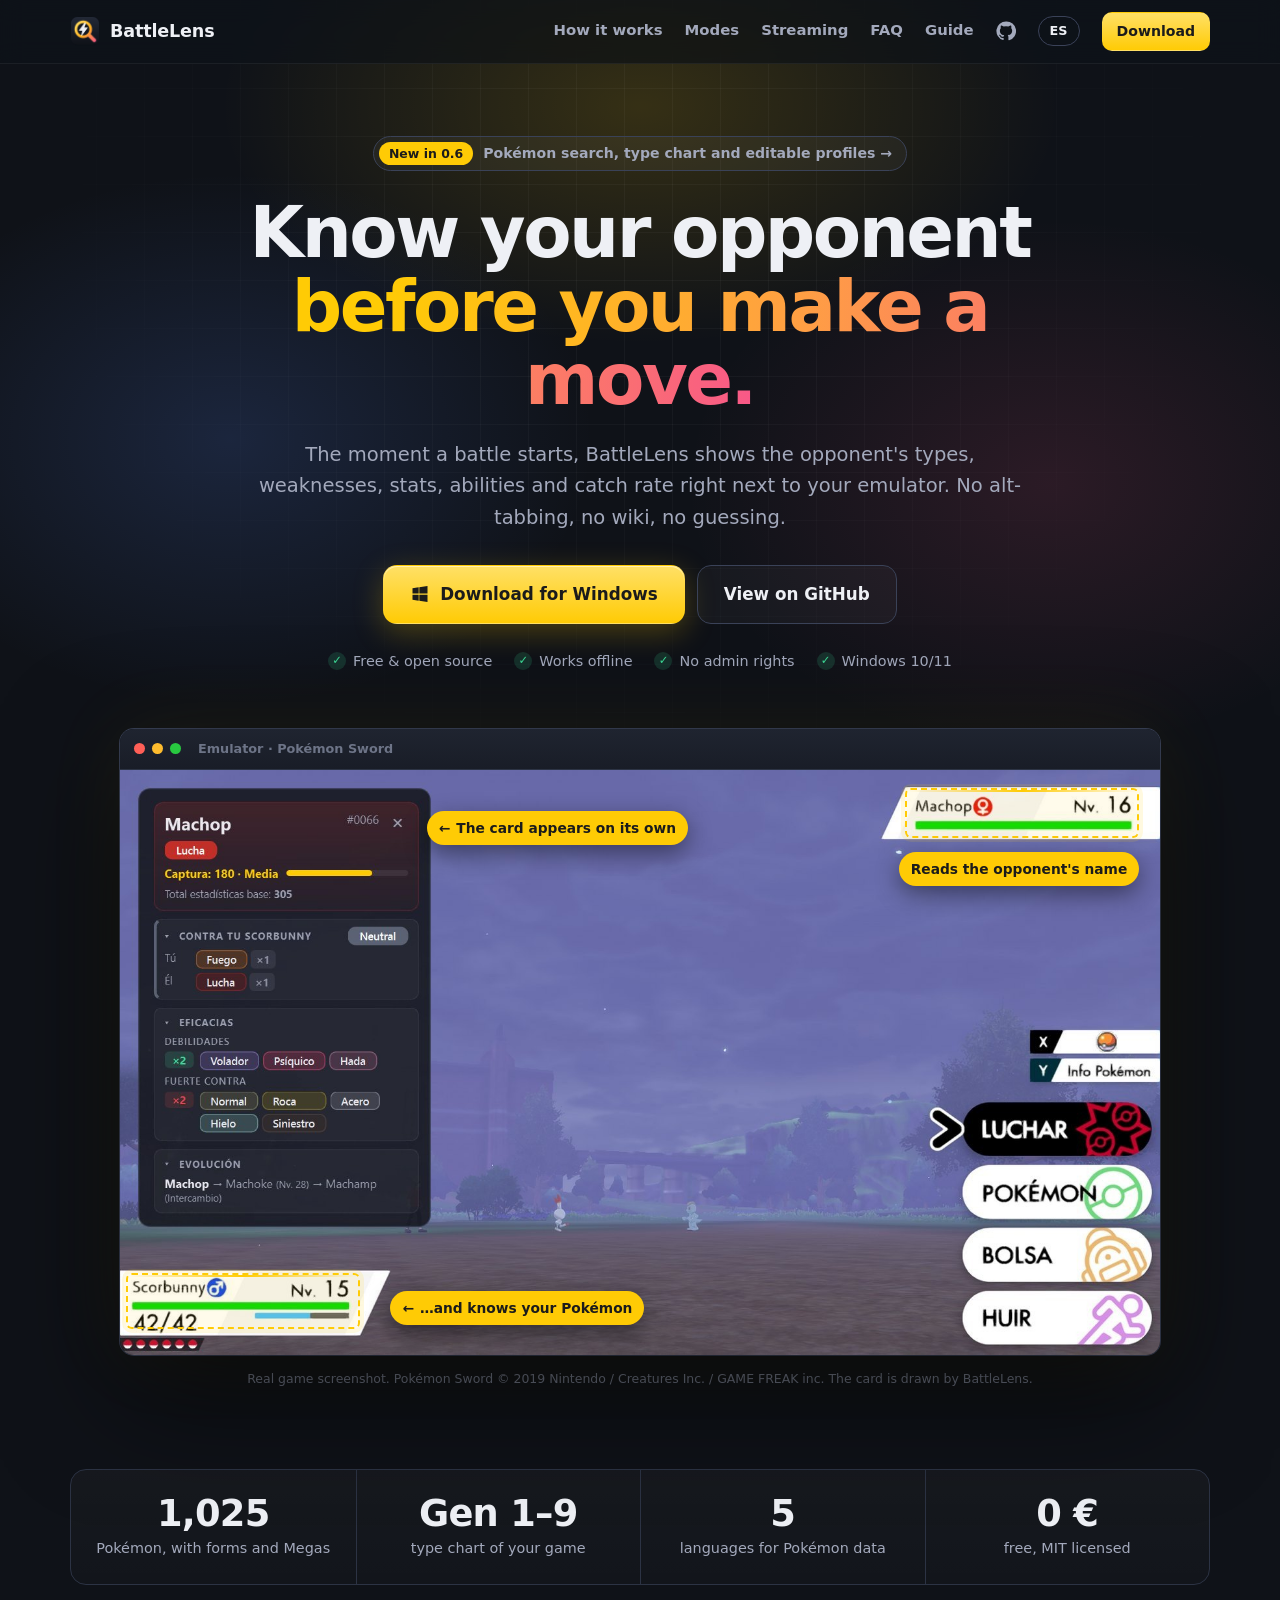
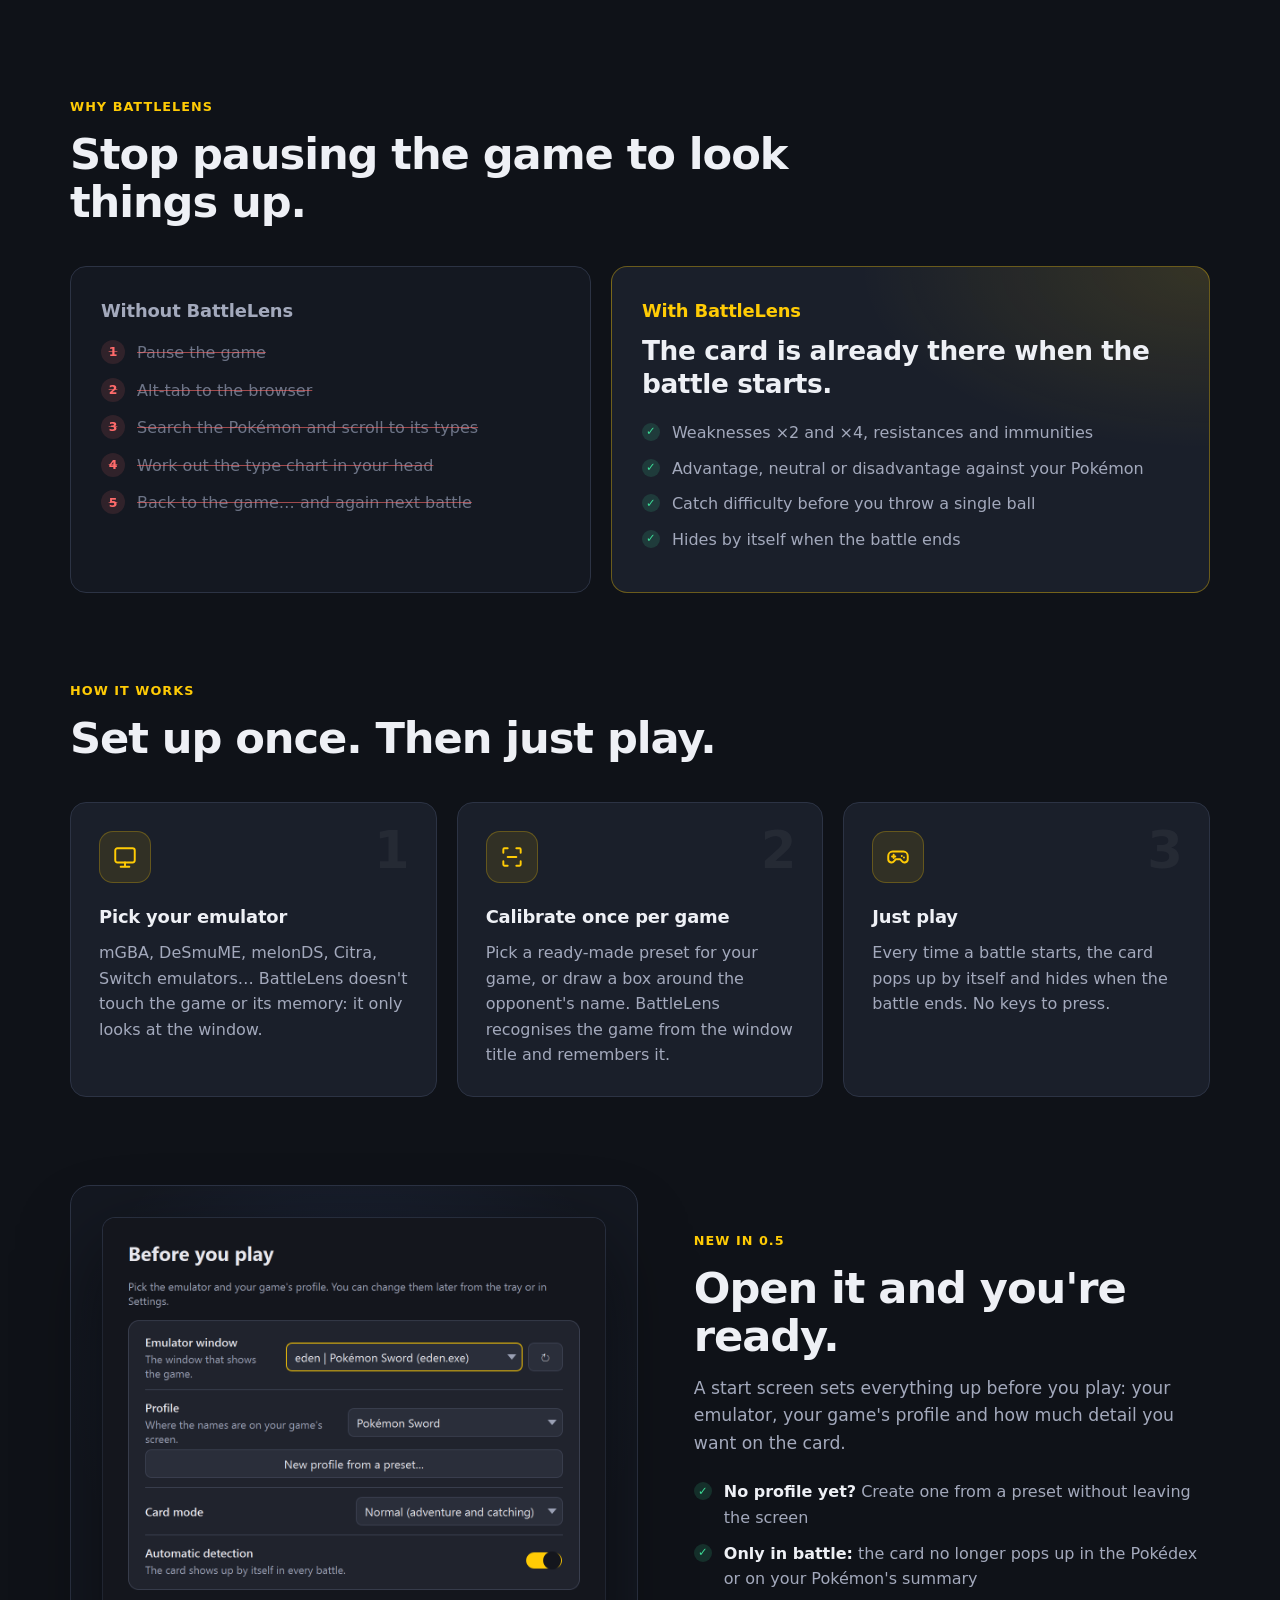
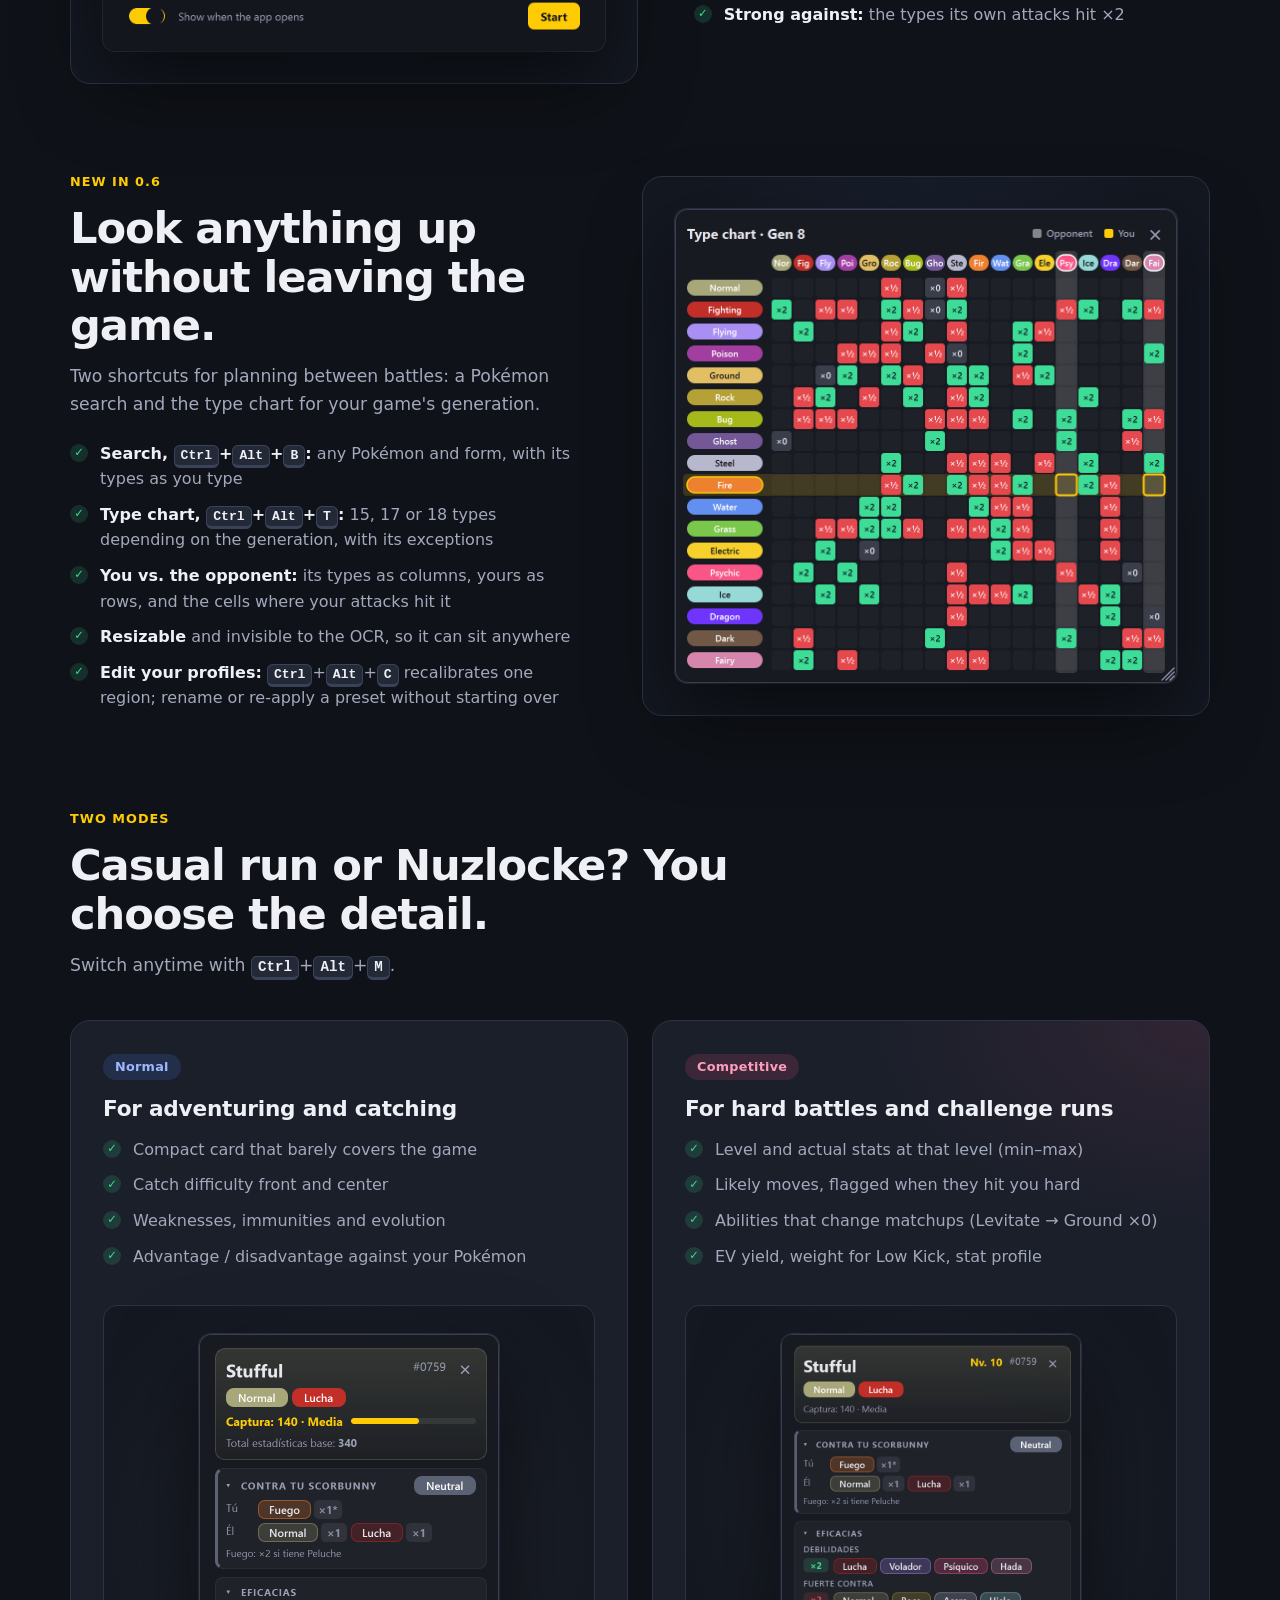
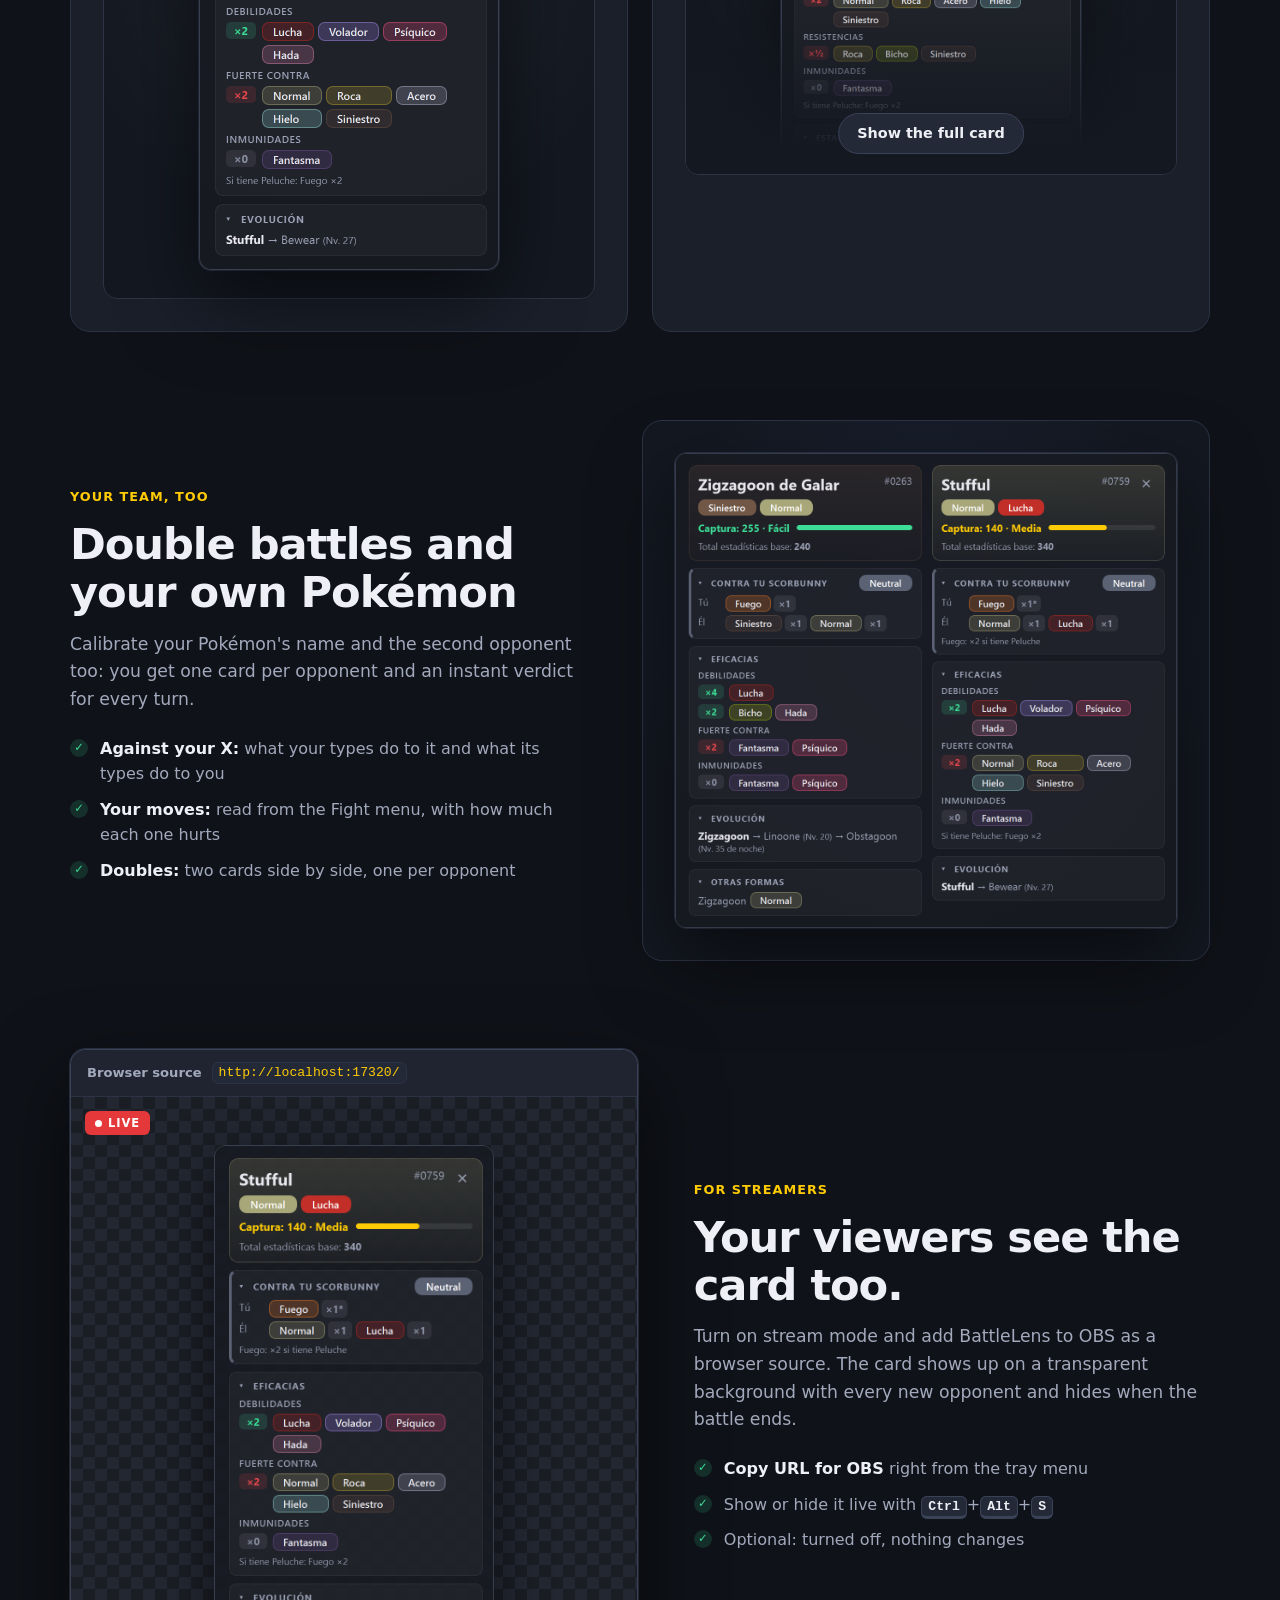
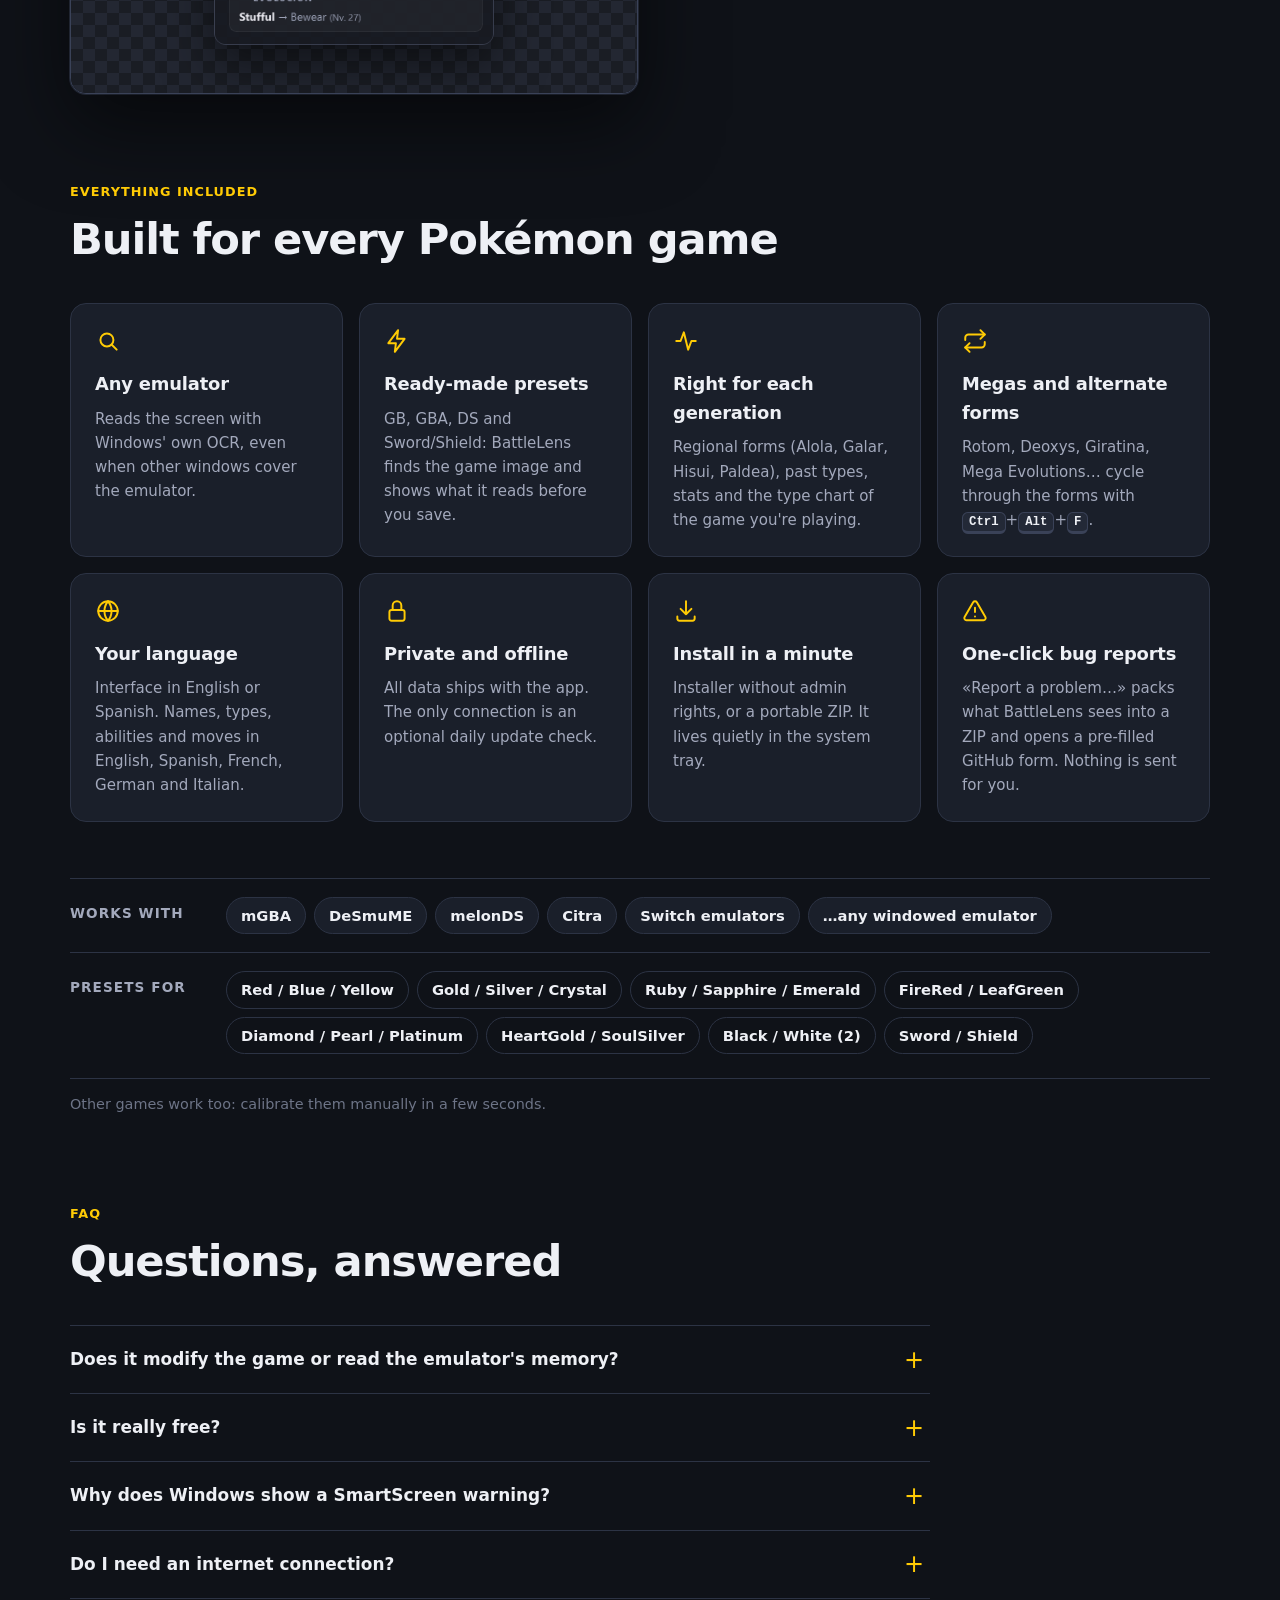
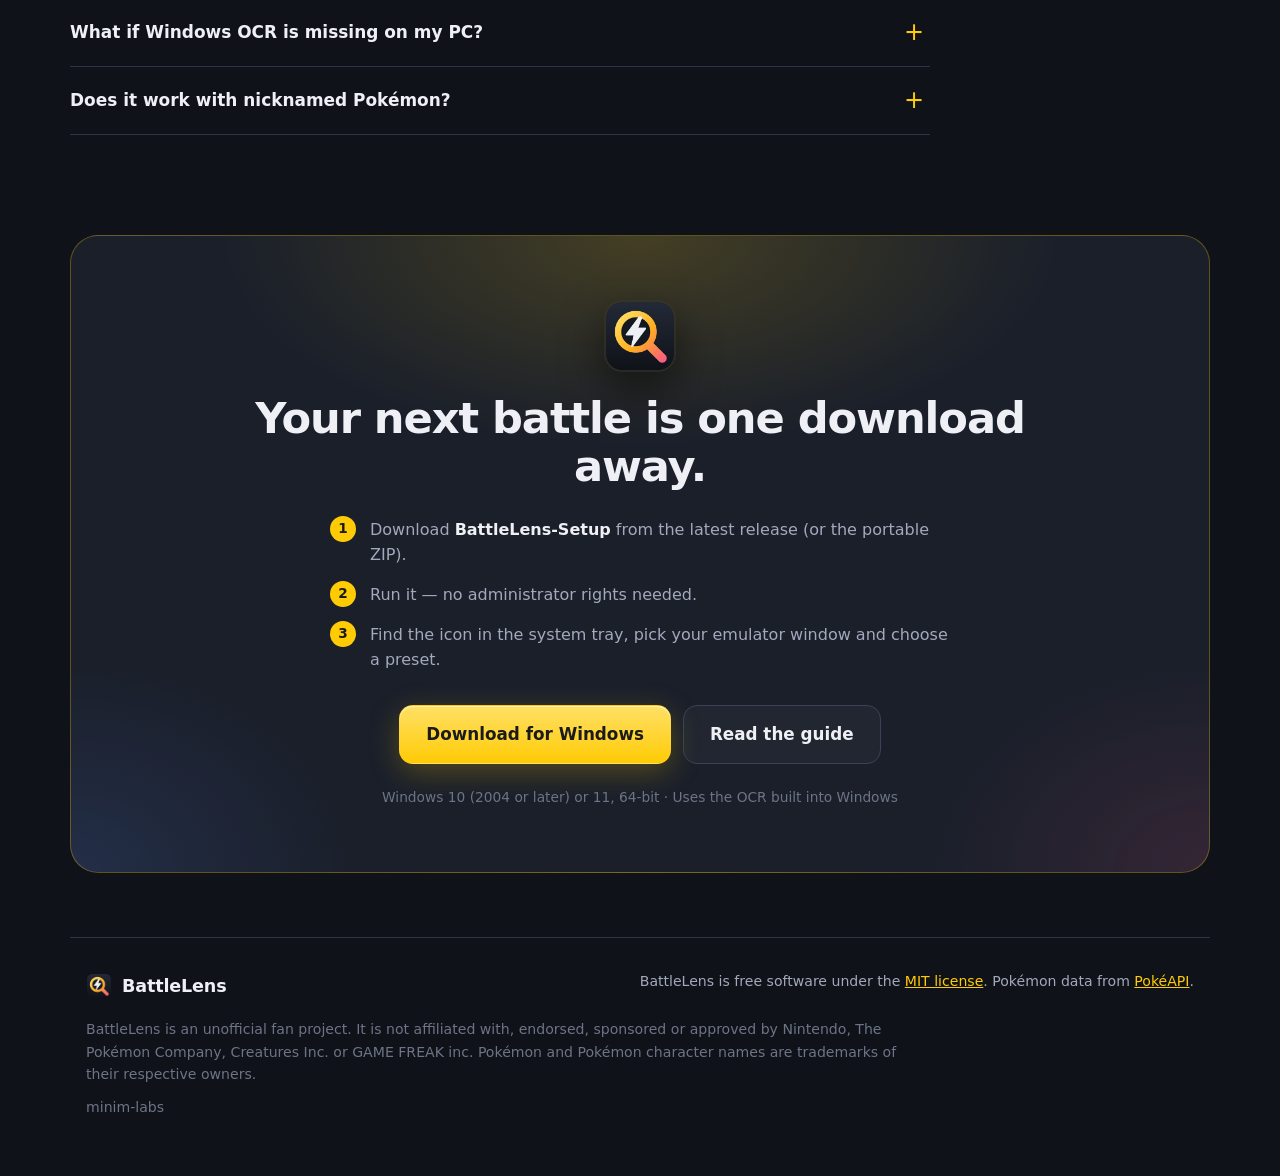
==== site/index.html @ ea9d9ab5 "chore: versión 0.6.0 Co-Authored-By: Claude Opus 5.5 <noreply@anthropic.com>" ====
<!doctype html>
<html lang="en">
<head>
  <meta charset="utf-8">
  <meta name="viewport" content="width=device-width, initial-scale=1">
  <title data-en="BattleLens — Pokémon battle info overlay for any PC emulator" data-es="BattleLens — Ficha del rival en combates Pokémon para cualquier emulador">BattleLens — Pokémon battle info overlay for any PC emulator</title>
  <meta name="description" content="Free Windows app that shows your opponent's types, weaknesses, stats and catch rate during Pokémon battles on mGBA, DeSmuME, melonDS and other emulators."
        data-en-content="Free Windows app that shows your opponent's types, weaknesses, stats and catch rate during Pokémon battles on mGBA, DeSmuME, melonDS and other emulators."
        data-es-content="App gratuita para Windows que muestra los tipos, debilidades, estadísticas y ratio de captura del rival en combates de Pokémon en mGBA, DeSmuME, melonDS y otros emuladores.">
  <link rel="canonical" href="https://battlelens.minim-labs.app/">
  <meta name="theme-color" content="#0f1218">

  <!-- Redes sociales (Open Graph y X). La imagen sale de tools/make_og_image.py -->
  <meta property="og:type" content="website">
  <meta property="og:site_name" content="BattleLens">
  <meta property="og:url" content="https://battlelens.minim-labs.app/">
  <meta property="og:title" content="BattleLens — Know your opponent before you make a move">
  <meta property="og:description" content="Instant info card for your opponent in Pokémon games, on any PC emulator: types, weaknesses, stats, abilities and catch rate. Free and open source for Windows.">
  <meta property="og:image" content="https://battlelens.minim-labs.app/assets/og-image.png">
  <meta property="og:image:type" content="image/png">
  <meta property="og:image:width" content="1200">
  <meta property="og:image:height" content="630">
  <meta property="og:image:alt" content="BattleLens info card for Stufful next to the headline “Know your opponent before you make a move”">
  <meta property="og:locale" content="en_US">
  <meta property="og:locale:alternate" content="es_ES">
  <meta name="twitter:card" content="summary_large_image">
  <meta name="twitter:title" content="BattleLens — Know your opponent before you make a move">
  <meta name="twitter:description" content="Instant info card for your opponent in Pokémon games, on any PC emulator: types, weaknesses, stats, abilities and catch rate. Free and open source for Windows.">
  <meta name="twitter:image" content="https://battlelens.minim-labs.app/assets/og-image.png">
  <meta name="twitter:image:alt" content="BattleLens info card for Stufful next to the headline “Know your opponent before you make a move”">

  <script type="application/ld+json">
  {
    "@context": "https://schema.org",
    "@type": "SoftwareApplication",
    "name": "BattleLens",
    "description": "Free Windows app that shows your opponent's types, weaknesses, stats and catch rate during Pokémon battles on mGBA, DeSmuME, melonDS and other emulators.",
    "url": "https://battlelens.minim-labs.app/",
    "image": "https://battlelens.minim-labs.app/assets/og-image.png",
    "applicationCategory": "GameApplication",
    "operatingSystem": "Windows 10, Windows 11",
    "inLanguage": ["en", "es"],
    "isAccessibleForFree": true,
    "license": "https://github.com/minimorcy/battlelens/blob/main/LICENSE",
    "downloadUrl": "https://github.com/minimorcy/battlelens/releases/latest",
    "codeRepository": "https://github.com/minimorcy/battlelens",
    "offers": { "@type": "Offer", "price": "0", "priceCurrency": "EUR" }
  }
  </script>
  <link rel="icon" href="assets/favicon.ico" sizes="any">
  <link rel="icon" href="assets/logo.svg" type="image/svg+xml">
  <link rel="icon" href="assets/icon.png" type="image/png">
  <link rel="apple-touch-icon" href="assets/icon.png">
  <link rel="stylesheet" href="styles.css">
  <!-- umami -->
</head>
<body>
  <a class="skip" href="#main" data-en="Skip to content" data-es="Saltar al contenido">Skip to content</a>

  <header class="topbar">
    <a class="brand" href="#top" aria-label="BattleLens">
      <img src="assets/icon.png" alt="" width="30" height="30">
      <span>BattleLens</span>
    </a>
    <nav class="topnav" aria-label="Main">
      <a class="hide-sm" href="#how" data-en="How it works" data-es="Cómo funciona">How it works</a>
      <a class="hide-sm" href="#modes" data-en="Modes" data-es="Modos">Modes</a>
      <a class="hide-sm" href="#stream" data-en="Streaming" data-es="Streaming">Streaming</a>
      <a class="hide-sm" href="#faq" data-en="FAQ" data-es="Preguntas">FAQ</a>
      <a class="hide-sm" data-umami-event="guide" data-umami-event-place="nav" href="guide.html" data-en="Guide" data-es="Guía">Guide</a>
      <a class="nav-gh" data-umami-event="github" data-umami-event-place="nav" href="https://github.com/minimorcy/battlelens" aria-label="GitHub" target="_blank" rel="noopener">
        <svg viewBox="0 0 24 24" width="20" height="20" aria-hidden="true"><path fill="currentColor" d="M12 .5a11.5 11.5 0 0 0-3.64 22.41c.58.1.79-.25.79-.56v-2c-3.2.7-3.88-1.37-3.88-1.37-.52-1.33-1.28-1.69-1.28-1.69-1.04-.71.08-.7.08-.7 1.15.08 1.76 1.19 1.76 1.19 1.03 1.76 2.69 1.25 3.35.96.1-.75.4-1.25.73-1.54-2.56-.29-5.25-1.28-5.25-5.68 0-1.26.45-2.28 1.19-3.09-.12-.29-.52-1.46.11-3.04 0 0 .97-.31 3.17 1.18a11 11 0 0 1 5.77 0c2.2-1.49 3.17-1.18 3.17-1.18.63 1.58.23 2.75.11 3.04.74.81 1.19 1.83 1.19 3.09 0 4.41-2.69 5.38-5.26 5.67.41.36.78 1.06.78 2.14v3.17c0 .31.21.67.8.56A11.5 11.5 0 0 0 12 .5Z"/></svg>
      </a>
      <button class="lang" type="button" id="lang-toggle" aria-label="Cambiar a español"
              data-en-aria-label="Cambiar a español" data-es-aria-label="Switch to English"
              data-en="ES" data-es="EN">ES</button>
      <a class="button primary small" data-umami-event="download" data-umami-event-place="nav" href="https://github.com/minimorcy/battlelens/releases/latest"
         data-en="Download" data-es="Descargar" target="_blank" rel="noopener">Download</a>
    </nav>
  </header>

  <main id="main">
    <!-- ================= portada ================= -->
    <section class="hero" id="top">
      <div class="hero-glow" aria-hidden="true"></div>
      <div class="hero-text">
        <a class="badge" data-umami-event="release-notes" data-umami-event-place="hero" href="https://github.com/minimorcy/battlelens/releases/latest" target="_blank" rel="noopener">
          <span class="badge-tag" data-en="New in 0.6" data-es="Novedades 0.6">New in 0.6</span>
          <span data-en="Pokémon search, type chart and editable profiles →" data-es="Buscador de Pokémon, tabla de tipos y perfiles editables →">Pokémon search, type chart and editable profiles →</span>
        </a>
        <h1 data-en="Know your opponent<br><span class=&quot;hl&quot;>before you make a move.</span>"
            data-es="Conoce a tu rival<br><span class=&quot;hl&quot;>antes de mover ficha.</span>">Know your opponent<br><span class="hl">before you make a move.</span></h1>
        <p class="lead" data-en="The moment a battle starts, BattleLens shows the opponent's types, weaknesses, stats, abilities and catch rate right next to your emulator. No alt-tabbing, no wiki, no guessing."
           data-es="En cuanto empieza un combate, BattleLens muestra los tipos, debilidades, estadísticas, habilidades y ratio de captura del rival justo al lado de tu emulador. Sin cambiar de ventana, sin wikis, sin adivinar.">The moment a battle starts, BattleLens shows the opponent's types, weaknesses, stats, abilities and catch rate right next to your emulator. No alt-tabbing, no wiki, no guessing.</p>
        <div class="cta">
          <a class="button primary big" id="download" data-umami-event="download" data-umami-event-place="hero" href="https://github.com/minimorcy/battlelens/releases/latest" target="_blank" rel="noopener">
            <svg viewBox="0 0 24 24" width="20" height="20" aria-hidden="true"><path fill="currentColor" d="M3 5.1 10.4 4v7.3H3V5.1Zm0 13.8 7.4 1.1v-7.2H3v6.1Zm8.2 1.2L21 21.5v-8.7h-9.8v7.3Zm0-16.2v7.4H21V2.5l-9.8 1.4Z"/></svg>
            <span data-en="Download for Windows" data-es="Descargar para Windows">Download for Windows</span>
          </a>
          <a class="button ghost big" data-umami-event="github" data-umami-event-place="hero" href="https://github.com/minimorcy/battlelens" target="_blank" rel="noopener">
            <span data-en="View on GitHub" data-es="Ver en GitHub">View on GitHub</span>
          </a>
        </div>
        <ul class="trust">
          <li data-en="Free &amp; open source" data-es="Gratis y de código abierto">Free &amp; open source</li>
          <li data-en="Works offline" data-es="Funciona sin conexión">Works offline</li>
          <li data-en="No admin rights" data-es="Sin permisos de administrador">No admin rights</li>
          <li data-en="Windows 10/11" data-es="Windows 10/11">Windows 10/11</li>
        </ul>
      </div>

      <figure class="showcase reveal">
        <div class="window">
          <div class="window-bar" aria-hidden="true">
            <span class="dot"></span><span class="dot"></span><span class="dot"></span>
            <span class="window-title" data-en="Emulator · Pokémon Sword" data-es="Emulador · Pokémon Espada">Emulator · Pokémon Sword</span>
          </div>
          <div class="screen">
            <img src="assets/gameplay.jpg" width="1600" height="900"
                 alt="Pokémon Sword battle against a wild Machop with the BattleLens card showing its type, catch rate, matchup against Scorbunny, weaknesses and evolution"
                 data-en-alt="Pokémon Sword battle against a wild Machop with the BattleLens card showing its type, catch rate, matchup against Scorbunny, weaknesses and evolution"
                 data-es-alt="Combate de Pokémon Espada contra un Machop salvaje con la ficha de BattleLens: tipo, ratio de captura, comparativa con Scorbunny, debilidades y evolución">
            <span class="scan scan-foe" aria-hidden="true"></span>
            <span class="scan scan-you" aria-hidden="true"></span>
            <span class="callout c-foe" aria-hidden="true" data-en="Reads the opponent's name" data-es="Lee el nombre del rival">Reads the opponent's name</span>
            <span class="callout c-card" aria-hidden="true" data-en="The card appears on its own" data-es="La ficha aparece sola">The card appears on its own</span>
            <span class="callout c-you" aria-hidden="true" data-en="…and knows your Pokémon" data-es="…y reconoce a tu Pokémon">…and knows your Pokémon</span>
          </div>
        </div>
        <figcaption id="gameplay-credit"
                    data-en="Real game screenshot. Pokémon Sword © 2019 Nintendo / Creatures Inc. / GAME FREAK inc. The card is drawn by BattleLens."
                    data-es="Captura de una partida real. Pokémon Espada © 2019 Nintendo / Creatures Inc. / GAME FREAK inc. La ficha la dibuja BattleLens.">Real game screenshot. Pokémon Sword © 2019 Nintendo / Creatures Inc. / GAME FREAK inc. The card is drawn by BattleLens.</figcaption>
      </figure>
    </section>

    <!-- ================= cifras ================= -->
    <section class="stats reveal">
      <div class="stat"><b data-en="1,025" data-es="1025">1,025</b><span data-en="Pokémon, with forms and Megas" data-es="Pokémon, con formas y megas">Pokémon, with forms and Megas</span></div>
      <div class="stat"><b data-en="Gen 1–9" data-es="Gen 1–9">Gen 1–9</b><span data-en="type chart of your game" data-es="tabla de tipos de tu juego">type chart of your game</span></div>
      <div class="stat"><b>5</b><span data-en="languages for Pokémon data" data-es="idiomas para los datos">languages for Pokémon data</span></div>
      <div class="stat"><b>0 €</b><span data-en="free, MIT licensed" data-es="gratis, licencia MIT">free, MIT licensed</span></div>
    </section>

    <!-- ================= antes / después ================= -->
    <section class="section" id="why">
      <div class="section-head reveal">
        <p class="eyebrow" data-en="Why BattleLens" data-es="Por qué BattleLens">Why BattleLens</p>
        <h2 data-en="Stop pausing the game to look things up." data-es="Deja de pausar la partida para consultar datos.">Stop pausing the game to look things up.</h2>
      </div>
      <div class="versus">
        <div class="vs-col vs-before reveal">
          <h3 data-en="Without BattleLens" data-es="Sin BattleLens">Without BattleLens</h3>
          <ol>
            <li data-en="Pause the game" data-es="Pausas la partida">Pause the game</li>
            <li data-en="Alt-tab to the browser" data-es="Cambias al navegador">Alt-tab to the browser</li>
            <li data-en="Search the Pokémon and scroll to its types" data-es="Buscas el Pokémon y bajas hasta sus tipos">Search the Pokémon and scroll to its types</li>
            <li data-en="Work out the type chart in your head" data-es="Calculas la tabla de tipos de cabeza">Work out the type chart in your head</li>
            <li data-en="Back to the game… and again next battle" data-es="Vuelves al juego… y otra vez en el siguiente combate">Back to the game… and again next battle</li>
          </ol>
        </div>
        <div class="vs-col vs-after reveal">
          <h3 data-en="With BattleLens" data-es="Con BattleLens">With BattleLens</h3>
          <p class="vs-big" data-en="The card is already there when the battle starts." data-es="La ficha ya está ahí cuando empieza el combate.">The card is already there when the battle starts.</p>
          <ul class="checks">
            <li data-en="Weaknesses ×2 and ×4, resistances and immunities" data-es="Debilidades ×2 y ×4, resistencias e inmunidades">Weaknesses ×2 and ×4, resistances and immunities</li>
            <li data-en="Advantage, neutral or disadvantage against your Pokémon" data-es="Ventaja, neutral o desventaja contra tu Pokémon">Advantage, neutral or disadvantage against your Pokémon</li>
            <li data-en="Catch difficulty before you throw a single ball" data-es="Dificultad de captura antes de lanzar una sola Ball">Catch difficulty before you throw a single ball</li>
            <li data-en="Hides by itself when the battle ends" data-es="Se oculta sola al terminar el combate">Hides by itself when the battle ends</li>
          </ul>
        </div>
      </div>
    </section>

    <!-- ================= cómo funciona ================= -->
    <section id="how" class="section">
      <div class="section-head reveal">
        <p class="eyebrow" data-en="How it works" data-es="Cómo funciona">How it works</p>
        <h2 data-en="Set up once. Then just play." data-es="Configúralo una vez. Después, solo juega.">Set up once. Then just play.</h2>
      </div>
      <ol class="steps">
        <li class="reveal">
          <span class="step-icon" aria-hidden="true">
            <svg viewBox="0 0 24 24"><rect x="3" y="4" width="18" height="13" rx="2"/><path d="M8 21h8M12 17v4"/></svg>
          </span>
          <span class="step-n">1</span>
          <h3 data-en="Pick your emulator" data-es="Elige tu emulador">Pick your emulator</h3>
          <p data-en="mGBA, DeSmuME, melonDS, Citra, Switch emulators… BattleLens doesn't touch the game or its memory: it only looks at the window."
             data-es="mGBA, DeSmuME, melonDS, Citra, emuladores de Switch… BattleLens no toca el juego ni su memoria: solo mira la ventana.">mGBA, DeSmuME, melonDS, Citra, Switch emulators… BattleLens doesn't touch the game or its memory: it only looks at the window.</p>
        </li>
        <li class="reveal">
          <span class="step-icon" aria-hidden="true">
            <svg viewBox="0 0 24 24"><path d="M4 8V5a1 1 0 0 1 1-1h3M16 4h3a1 1 0 0 1 1 1v3M20 16v3a1 1 0 0 1-1 1h-3M8 20H5a1 1 0 0 1-1-1v-3"/><path d="M8 12h8"/></svg>
          </span>
          <span class="step-n">2</span>
          <h3 data-en="Calibrate once per game" data-es="Calibra una vez por juego">Calibrate once per game</h3>
          <p data-en="Pick a ready-made preset for your game, or draw a box around the opponent's name. BattleLens recognises the game from the window title and remembers it."
             data-es="Elige un preset ya preparado para tu juego o dibuja un recuadro sobre el nombre del rival. BattleLens reconoce el juego por el título de la ventana y lo recuerda.">Pick a ready-made preset for your game, or draw a box around the opponent's name. BattleLens recognises the game from the window title and remembers it.</p>
        </li>
        <li class="reveal">
          <span class="step-icon" aria-hidden="true">
            <svg viewBox="0 0 24 24"><path d="M7 7h10a4 4 0 0 1 4 4v3a3 3 0 0 1-5.4 1.8L14 14h-4l-1.6 1.8A3 3 0 0 1 3 14v-3a4 4 0 0 1 4-4Z"/><path d="M8 10v3M6.5 11.5h3M15.5 11h.01M17.5 12.5h.01"/></svg>
          </span>
          <span class="step-n">3</span>
          <h3 data-en="Just play" data-es="Juega">Just play</h3>
          <p data-en="Every time a battle starts, the card pops up by itself and hides when the battle ends. No keys to press."
             data-es="Cada vez que empieza un combate, la ficha aparece sola y se oculta al terminar. Sin pulsar ninguna tecla.">Every time a battle starts, the card pops up by itself and hides when the battle ends. No keys to press.</p>
        </li>
      </ol>
    </section>

    <!-- ================= pantalla de inicio ================= -->
    <section class="section split reverse" id="start">
      <div class="split-text reveal">
        <p class="eyebrow" data-en="New in 0.5" data-es="Novedad de la 0.5">New in 0.5</p>
        <h2 data-en="Open it and you're ready." data-es="Ábrelo y listo.">Open it and you're ready.</h2>
        <p class="section-lead" data-en="A start screen sets everything up before you play: your emulator, your game's profile and how much detail you want on the card."
           data-es="Una pantalla de inicio lo deja todo preparado antes de jugar: tu emulador, el perfil de tu juego y cuánto detalle quieres en la ficha.">A start screen sets everything up before you play: your emulator, your game's profile and how much detail you want on the card.</p>
        <ul class="checks">
          <li data-en="<b>No profile yet?</b> Create one from a preset without leaving the screen" data-es="<b>¿Aún sin perfil?</b> Créalo con un preset sin salir de la pantalla"><b>No profile yet?</b> Create one from a preset without leaving the screen</li>
          <li data-en="<b>Only in battle:</b> the card no longer pops up in the Pokédex or on your Pokémon's summary" data-es="<b>Solo en combate:</b> la ficha ya no salta en la Pokédex ni en los datos de tus Pokémon"><b>Only in battle:</b> the card no longer pops up in the Pokédex or on your Pokémon's summary</li>
          <li data-en="<b>Strong against:</b> the types its own attacks hit ×2" data-es="<b>Fuerte contra:</b> los tipos a los que sus ataques de su tipo hacen ×2"><b>Strong against:</b> the types its own attacks hit ×2</li>
        </ul>
      </div>
      <figure class="split-shot reveal">
        <img src="assets/guide/en/start.png" width="560" height="483" loading="lazy"
             data-en-src="assets/guide/en/start.png" data-es-src="assets/guide/es/start.png"
             alt="Start screen with the emulator window, the profile, the card mode and automatic detection"
             data-en-alt="Start screen with the emulator window, the profile, the card mode and automatic detection"
             data-es-alt="Pantalla de inicio con la ventana del emulador, el perfil, el modo de la ficha y la detección automática">
      </figure>
    </section>

    <!-- ================= buscador y tabla de tipos ================= -->
    <section class="section split" id="tools">
      <div class="split-text reveal">
        <p class="eyebrow" data-en="New in 0.6" data-es="Novedad de la 0.6">New in 0.6</p>
        <h2 data-en="Look anything up without leaving the game." data-es="Consulta lo que quieras sin salir del juego.">Look anything up without leaving the game.</h2>
        <p class="section-lead" data-en="Two shortcuts for planning between battles: a Pokémon search and the type chart for your game's generation."
           data-es="Dos atajos para planear entre combates: un buscador de Pokémon y la tabla de tipos de la generación de tu juego.">Two shortcuts for planning between battles: a Pokémon search and the type chart for your game's generation.</p>
        <ul class="checks">
          <li data-en="<b>Search, <kbd>Ctrl</kbd>+<kbd>Alt</kbd>+<kbd>B</kbd>:</b> any Pokémon and form, with its types as you type" data-es="<b>Buscador, <kbd>Ctrl</kbd>+<kbd>Alt</kbd>+<kbd>B</kbd>:</b> cualquier Pokémon y forma, con sus tipos mientras escribes"><b>Search, <kbd>Ctrl</kbd>+<kbd>Alt</kbd>+<kbd>B</kbd>:</b> any Pokémon and form, with its types as you type</li>
          <li data-en="<b>Type chart, <kbd>Ctrl</kbd>+<kbd>Alt</kbd>+<kbd>T</kbd>:</b> 15, 17 or 18 types depending on the generation, with its exceptions" data-es="<b>Tabla de tipos, <kbd>Ctrl</kbd>+<kbd>Alt</kbd>+<kbd>T</kbd>:</b> 15, 17 o 18 tipos según la generación, con sus excepciones"><b>Type chart, <kbd>Ctrl</kbd>+<kbd>Alt</kbd>+<kbd>T</kbd>:</b> 15, 17 or 18 types depending on the generation, with its exceptions</li>
          <li data-en="<b>You vs. the opponent:</b> its types as columns, yours as rows, and the cells where your attacks hit it" data-es="<b>Tú contra el rival:</b> sus tipos en columnas, los tuyos en filas y las casillas donde le pegan tus ataques"><b>You vs. the opponent:</b> its types as columns, yours as rows, and the cells where your attacks hit it</li>
          <li data-en="<b>Resizable</b> and invisible to the OCR, so it can sit anywhere" data-es="<b>Reescalable</b> e invisible para el OCR, así que puede ir en cualquier sitio"><b>Resizable</b> and invisible to the OCR, so it can sit anywhere</li>
          <li data-en="<b>Edit your profiles:</b> <kbd>Ctrl</kbd>+<kbd>Alt</kbd>+<kbd>C</kbd> recalibrates one region; rename or re-apply a preset without starting over" data-es="<b>Edita tus perfiles:</b> <kbd>Ctrl</kbd>+<kbd>Alt</kbd>+<kbd>C</kbd> recalibra una región; renombra o reaplica un preset sin empezar de cero"><b>Edit your profiles:</b> <kbd>Ctrl</kbd>+<kbd>Alt</kbd>+<kbd>C</kbd> recalibrates one region; rename or re-apply a preset without starting over</li>
        </ul>
      </div>
      <figure class="split-shot reveal">
        <img src="assets/guide/en/type-chart.png" width="504" height="476" loading="lazy"
             data-en-src="assets/guide/en/type-chart.png" data-es-src="assets/guide/es/type-chart.png"
             alt="Generation 8 type chart with the opponent's Psychic and Fairy columns and your Fire row highlighted"
             data-en-alt="Generation 8 type chart with the opponent's Psychic and Fairy columns and your Fire row highlighted"
             data-es-alt="Tabla de tipos de la generación 8 con las columnas Psíquico y Hada del rival y tu fila Fuego resaltadas">
      </figure>
    </section>

    <!-- ================= modos ================= -->
    <section id="modes" class="section">
      <div class="section-head reveal">
        <p class="eyebrow" data-en="Two modes" data-es="Dos modos">Two modes</p>
        <h2 data-en="Casual run or Nuzlocke? You choose the detail." data-es="¿Partida tranquila o Nuzlocke? Tú eliges el detalle.">Casual run or Nuzlocke? You choose the detail.</h2>
        <p class="section-lead" data-en="Switch anytime with <kbd>Ctrl</kbd>+<kbd>Alt</kbd>+<kbd>M</kbd>."
           data-es="Cambia cuando quieras con <kbd>Ctrl</kbd>+<kbd>Alt</kbd>+<kbd>M</kbd>.">Switch anytime with <kbd>Ctrl</kbd>+<kbd>Alt</kbd>+<kbd>M</kbd>.</p>
      </div>
      <div class="modes">
        <article class="mode reveal">
          <div class="mode-text">
            <span class="pill pill-normal" data-en="Normal" data-es="Normal">Normal</span>
            <h3 data-en="For adventuring and catching" data-es="Para la aventura y la captura">For adventuring and catching</h3>
            <ul class="checks">
              <li data-en="Compact card that barely covers the game" data-es="Ficha compacta que apenas tapa el juego">Compact card that barely covers the game</li>
              <li data-en="Catch difficulty front and center" data-es="Dificultad de captura bien a la vista">Catch difficulty front and center</li>
              <li data-en="Weaknesses, immunities and evolution" data-es="Debilidades, inmunidades y evolución">Weaknesses, immunities and evolution</li>
              <li data-en="Advantage / disadvantage against your Pokémon" data-es="Ventaja o desventaja contra tu Pokémon">Advantage / disadvantage against your Pokémon</li>
            </ul>
          </div>
          <div class="mode-shot">
            <img src="assets/card-normal.png" width="300" height="536" loading="lazy"
                 alt="Normal mode card" data-en-alt="Normal mode card" data-es-alt="Ficha en modo Normal">
          </div>
        </article>
        <article class="mode mode-pro reveal">
          <div class="mode-text">
            <span class="pill pill-pro" data-en="Competitive" data-es="Competitivo">Competitive</span>
            <h3 data-en="For hard battles and challenge runs" data-es="Para combates duros y retos">For hard battles and challenge runs</h3>
            <ul class="checks">
              <li data-en="Level and actual stats at that level (min–max)" data-es="Nivel y estadísticas reales a ese nivel (mín.–máx.)">Level and actual stats at that level (min–max)</li>
              <li data-en="Likely moves, flagged when they hit you hard" data-es="Movimientos probables, marcados si te hacen mucho daño">Likely moves, flagged when they hit you hard</li>
              <li data-en="Abilities that change matchups (Levitate → Ground ×0)" data-es="Habilidades que cambian la eficacia (Levitación → Tierra ×0)">Abilities that change matchups (Levitate → Ground ×0)</li>
              <li data-en="EV yield, weight for Low Kick, stat profile" data-es="EVs que da, peso para Patada Baja, perfil de estadísticas">EV yield, weight for Low Kick, stat profile</li>
            </ul>
          </div>
          <div class="mode-shot clip" id="pro-shot">
            <img src="assets/card-competitive.png" width="360" height="1134" loading="lazy"
                 alt="Competitive mode card with level, stat ranges, abilities, likely moves and training data"
                 data-en-alt="Competitive mode card with level, stat ranges, abilities, likely moves and training data"
                 data-es-alt="Ficha en modo Competitivo con nivel, rangos de estadísticas, habilidades, movimientos probables y entrenamiento">
            <button class="expand" type="button" id="pro-expand" data-en="Show the full card" data-es="Ver la ficha completa">Show the full card</button>
          </div>
        </article>
      </div>
    </section>

    <!-- ================= dobles ================= -->
    <section class="section split" id="doubles">
      <div class="split-text reveal">
        <p class="eyebrow" data-en="Your team, too" data-es="También tu equipo">Your team, too</p>
        <h2 data-en="Double battles and your own Pokémon" data-es="Combates dobles y tu propio Pokémon">Double battles and your own Pokémon</h2>
        <p class="section-lead" data-en="Calibrate your Pokémon's name and the second opponent too: you get one card per opponent and an instant verdict for every turn."
           data-es="Calibra también el nombre de tu Pokémon y el del segundo rival: verás una ficha por rival y un veredicto inmediato en cada turno.">Calibrate your Pokémon's name and the second opponent too: you get one card per opponent and an instant verdict for every turn.</p>
        <ul class="checks">
          <li data-en="<b>Against your X:</b> what your types do to it and what its types do to you" data-es="<b>Contra tu X:</b> lo que tus tipos le hacen y lo que los suyos te hacen a ti"><b>Against your X:</b> what your types do to it and what its types do to you</li>
          <li data-en="<b>Your moves:</b> read from the Fight menu, with how much each one hurts" data-es="<b>Tus movimientos:</b> leídos del menú de ataques, con cuánto daño hace cada uno"><b>Your moves:</b> read from the Fight menu, with how much each one hurts</li>
          <li data-en="<b>Doubles:</b> two cards side by side, one per opponent" data-es="<b>Dobles:</b> dos fichas una al lado de la otra, una por rival"><b>Doubles:</b> two cards side by side, one per opponent</li>
        </ul>
      </div>
      <figure class="split-shot reveal">
        <img src="assets/card-double.png" width="586" height="554" loading="lazy"
             alt="Double battle: Galarian Zigzagoon and Stufful cards side by side, each compared with your Scorbunny"
             data-en-alt="Double battle: Galarian Zigzagoon and Stufful cards side by side, each compared with your Scorbunny"
             data-es-alt="Combate doble: fichas de Zigzagoon de Galar y Stufful una al lado de la otra, cada una comparada con tu Scorbunny">
      </figure>
    </section>

    <!-- ================= streaming ================= -->
    <section class="section split reverse" id="stream">
      <div class="split-text reveal">
        <p class="eyebrow" data-en="For streamers" data-es="Para streamers">For streamers</p>
        <h2 data-en="Your viewers see the card too." data-es="Tus espectadores también ven la ficha.">Your viewers see the card too.</h2>
        <p class="section-lead" data-en="Turn on stream mode and add BattleLens to OBS as a browser source. The card shows up on a transparent background with every new opponent and hides when the battle ends."
           data-es="Activa el modo stream y añade BattleLens a OBS como fuente de navegador. La ficha aparece sobre fondo transparente con cada rival y se oculta al terminar el combate.">Turn on stream mode and add BattleLens to OBS as a browser source. The card shows up on a transparent background with every new opponent and hides when the battle ends.</p>
        <ul class="checks">
          <li data-en="<b>Copy URL for OBS</b> right from the tray menu" data-es="<b>Copiar URL para OBS</b> directamente desde la bandeja"><b>Copy URL for OBS</b> right from the tray menu</li>
          <li data-en="Show or hide it live with <kbd>Ctrl</kbd>+<kbd>Alt</kbd>+<kbd>S</kbd>" data-es="Muéstrala u ocúltala en directo con <kbd>Ctrl</kbd>+<kbd>Alt</kbd>+<kbd>S</kbd>">Show or hide it live with <kbd>Ctrl</kbd>+<kbd>Alt</kbd>+<kbd>S</kbd></li>
          <li data-en="Optional: turned off, nothing changes" data-es="Opcional: desactivado, no cambia nada">Optional: turned off, nothing changes</li>
        </ul>
      </div>
      <div class="obs reveal" aria-hidden="true">
        <div class="obs-bar">
          <span class="obs-label" data-en="Browser source" data-es="Fuente de navegador">Browser source</span>
          <code>http://localhost:17320/</code>
        </div>
        <div class="obs-canvas">
          <span class="live">LIVE</span>
          <img src="assets/card-normal.png" width="300" height="536" loading="lazy" alt="">
        </div>
      </div>
    </section>

    <!-- ================= características ================= -->
    <section class="section" id="features">
      <div class="section-head reveal">
        <p class="eyebrow" data-en="Everything included" data-es="Todo incluido">Everything included</p>
        <h2 data-en="Built for every Pokémon game" data-es="Pensado para todos los juegos de Pokémon">Built for every Pokémon game</h2>
      </div>
      <div class="features">
        <div class="feature reveal">
          <svg class="f-icon" viewBox="0 0 24 24" aria-hidden="true"><circle cx="11" cy="11" r="6"/><path d="m20 20-4.5-4.5"/></svg>
          <h3 data-en="Any emulator" data-es="Cualquier emulador">Any emulator</h3>
          <p data-en="Reads the screen with Windows' own OCR, even when other windows cover the emulator."
             data-es="Lee la pantalla con el OCR de Windows, incluso si otras ventanas tapan el emulador.">Reads the screen with Windows' own OCR, even when other windows cover the emulator.</p>
        </div>
        <div class="feature reveal">
          <svg class="f-icon" viewBox="0 0 24 24" aria-hidden="true"><path d="M13 2 4 14h7l-1 8 9-12h-7l1-8Z"/></svg>
          <h3 data-en="Ready-made presets" data-es="Presets listos">Ready-made presets</h3>
          <p data-en="GB, GBA, DS and Sword/Shield: BattleLens finds the game image and shows what it reads before you save."
             data-es="GB, GBA, DS y Espada/Escudo: BattleLens localiza la imagen del juego y te enseña lo que lee antes de guardar.">GB, GBA, DS and Sword/Shield: BattleLens finds the game image and shows what it reads before you save.</p>
        </div>
        <div class="feature reveal">
          <svg class="f-icon" viewBox="0 0 24 24" aria-hidden="true"><path d="M3 12h4l3-8 4 16 3-8h4"/></svg>
          <h3 data-en="Right for each generation" data-es="Correcto en cada generación">Right for each generation</h3>
          <p data-en="Regional forms (Alola, Galar, Hisui, Paldea), past types, stats and the type chart of the game you're playing."
             data-es="Formas regionales (Alola, Galar, Hisui, Paldea), tipos y estadísticas antiguos y la tabla de tipos del juego al que juegas.">Regional forms (Alola, Galar, Hisui, Paldea), past types, stats and the type chart of the game you're playing.</p>
        </div>
        <div class="feature reveal">
          <svg class="f-icon" viewBox="0 0 24 24" aria-hidden="true"><path d="M17 2l4 4-4 4"/><path d="M3 11V9a3 3 0 0 1 3-3h15M7 22l-4-4 4-4"/><path d="M21 13v2a3 3 0 0 1-3 3H3"/></svg>
          <h3 data-en="Megas and alternate forms" data-es="Megas y formas alternativas">Megas and alternate forms</h3>
          <p data-en="Rotom, Deoxys, Giratina, Mega Evolutions… cycle through the forms with <kbd>Ctrl</kbd>+<kbd>Alt</kbd>+<kbd>F</kbd>."
             data-es="Rotom, Deoxys, Giratina, megaevoluciones… cambia de forma con <kbd>Ctrl</kbd>+<kbd>Alt</kbd>+<kbd>F</kbd>.">Rotom, Deoxys, Giratina, Mega Evolutions… cycle through the forms with <kbd>Ctrl</kbd>+<kbd>Alt</kbd>+<kbd>F</kbd>.</p>
        </div>
        <div class="feature reveal">
          <svg class="f-icon" viewBox="0 0 24 24" aria-hidden="true"><circle cx="12" cy="12" r="9"/><path d="M3 12h18M12 3a14 14 0 0 1 0 18M12 3a14 14 0 0 0 0 18"/></svg>
          <h3 data-en="Your language" data-es="Tu idioma">Your language</h3>
          <p data-en="Interface in English or Spanish. Names, types, abilities and moves in English, Spanish, French, German and Italian."
             data-es="Interfaz en inglés o español. Nombres, tipos, habilidades y movimientos en inglés, español, francés, alemán e italiano.">Interface in English or Spanish. Names, types, abilities and moves in English, Spanish, French, German and Italian.</p>
        </div>
        <div class="feature reveal">
          <svg class="f-icon" viewBox="0 0 24 24" aria-hidden="true"><rect x="5" y="11" width="14" height="10" rx="2"/><path d="M8 11V7a4 4 0 0 1 8 0v4"/></svg>
          <h3 data-en="Private and offline" data-es="Privado y sin conexión">Private and offline</h3>
          <p data-en="All data ships with the app. The only connection is an optional daily update check."
             data-es="Todos los datos van incluidos. La única conexión es una comprobación diaria de actualizaciones, opcional.">All data ships with the app. The only connection is an optional daily update check.</p>
        </div>
        <div class="feature reveal">
          <svg class="f-icon" viewBox="0 0 24 24" aria-hidden="true"><path d="M12 3v12M7 10l5 5 5-5"/><path d="M4 17v2a2 2 0 0 0 2 2h12a2 2 0 0 0 2-2v-2"/></svg>
          <h3 data-en="Install in a minute" data-es="Instalación en un minuto">Install in a minute</h3>
          <p data-en="Installer without admin rights, or a portable ZIP. It lives quietly in the system tray."
             data-es="Instalador sin permisos de administrador o ZIP portable. Vive discretamente en la bandeja del sistema.">Installer without admin rights, or a portable ZIP. It lives quietly in the system tray.</p>
        </div>
        <div class="feature reveal">
          <svg class="f-icon" viewBox="0 0 24 24" aria-hidden="true"><path d="M12 9v4M12 17h.01"/><path d="M10.3 3.9 2.4 17.5A2 2 0 0 0 4.1 20.5h15.8a2 2 0 0 0 1.7-3L13.7 3.9a2 2 0 0 0-3.4 0Z"/></svg>
          <h3 data-en="One-click bug reports" data-es="Fallos en un clic">One-click bug reports</h3>
          <p data-en="«Report a problem…» packs what BattleLens sees into a ZIP and opens a pre-filled GitHub form. Nothing is sent for you."
             data-es="«Informar de un problema…» empaqueta lo que ve BattleLens en un ZIP y abre un formulario de GitHub ya rellenado. No se envía nada por ti.">«Report a problem…» packs what BattleLens sees into a ZIP and opens a pre-filled GitHub form. Nothing is sent for you.</p>
        </div>
      </div>
    </section>

    <!-- ================= compatibilidad ================= -->
    <section class="section compat reveal" id="compat">
      <div class="compat-row">
        <h3 data-en="Works with" data-es="Funciona con">Works with</h3>
        <ul class="chips">
          <li>mGBA</li><li>DeSmuME</li><li>melonDS</li><li>Citra</li>
          <li data-en="Switch emulators" data-es="Emuladores de Switch">Switch emulators</li>
          <li data-en="…any windowed emulator" data-es="…cualquier emulador en ventana">…any windowed emulator</li>
        </ul>
      </div>
      <div class="compat-row">
        <h3 data-en="Presets for" data-es="Presets para">Presets for</h3>
        <ul class="chips chips-games">
          <li data-en="Red / Blue / Yellow" data-es="Rojo / Azul / Amarillo">Red / Blue / Yellow</li>
          <li data-en="Gold / Silver / Crystal" data-es="Oro / Plata / Cristal">Gold / Silver / Crystal</li>
          <li data-en="Ruby / Sapphire / Emerald" data-es="Rubí / Zafiro / Esmeralda">Ruby / Sapphire / Emerald</li>
          <li data-en="FireRed / LeafGreen" data-es="Rojo Fuego / Verde Hoja">FireRed / LeafGreen</li>
          <li data-en="Diamond / Pearl / Platinum" data-es="Diamante / Perla / Platino">Diamond / Pearl / Platinum</li>
          <li data-en="HeartGold / SoulSilver" data-es="Oro HeartGold / Plata SoulSilver">HeartGold / SoulSilver</li>
          <li data-en="Black / White (2)" data-es="Negro / Blanco (2)">Black / White (2)</li>
          <li data-en="Sword / Shield" data-es="Espada / Escudo">Sword / Shield</li>
        </ul>
      </div>
      <p class="compat-note" data-en="Other games work too: calibrate them manually in a few seconds."
         data-es="Los demás juegos también funcionan: se calibran a mano en unos segundos.">Other games work too: calibrate them manually in a few seconds.</p>
    </section>

    <!-- ================= preguntas ================= -->
    <section class="section" id="faq">
      <div class="section-head reveal">
        <p class="eyebrow" data-en="FAQ" data-es="Preguntas frecuentes">FAQ</p>
        <h2 data-en="Questions, answered" data-es="Dudas resueltas">Questions, answered</h2>
      </div>
      <div class="faq reveal">
        <details>
          <summary data-en="Does it modify the game or read the emulator's memory?" data-es="¿Modifica el juego o lee la memoria del emulador?">Does it modify the game or read the emulator's memory?</summary>
          <p data-en="No. BattleLens only looks at the emulator window and reads the opponent's name with Windows' built-in OCR. That's why it works with any emulator and any generation."
             data-es="No. BattleLens solo mira la ventana del emulador y lee el nombre del rival con el OCR que trae Windows. Por eso funciona con cualquier emulador y cualquier generación.">No. BattleLens only looks at the emulator window and reads the opponent's name with Windows' built-in OCR. That's why it works with any emulator and any generation.</p>
        </details>
        <details>
          <summary data-en="Is it really free?" data-es="¿De verdad es gratis?">Is it really free?</summary>
          <p data-en="Yes. It's open source under the MIT license, with no ads, accounts or paid tiers."
             data-es="Sí. Es de código abierto con licencia MIT, sin anuncios, cuentas ni versiones de pago.">Yes. It's open source under the MIT license, with no ads, accounts or paid tiers.</p>
        </details>
        <details>
          <summary data-en="Why does Windows show a SmartScreen warning?" data-es="¿Por qué Windows muestra un aviso de SmartScreen?">Why does Windows show a SmartScreen warning?</summary>
          <p data-en="The executable isn't signed with a paid certificate. Click <i>More info → Run anyway</i>. You can verify the download against <code>SHA256SUMS.txt</code> from the release."
             data-es="El ejecutable no está firmado con un certificado de pago. Pulsa <i>Más información → Ejecutar de todas formas</i>. Puedes verificar la descarga con el <code>SHA256SUMS.txt</code> de la versión.">The executable isn't signed with a paid certificate. Click <i>More info → Run anyway</i>. You can verify the download against <code>SHA256SUMS.txt</code> from the release.</p>
        </details>
        <details>
          <summary data-en="Do I need an internet connection?" data-es="¿Necesito conexión a internet?">Do I need an internet connection?</summary>
          <p data-en="No. All Pokémon data ships with the app. The only connection is an optional daily check for new versions."
             data-es="No. Todos los datos de Pokémon van incluidos. La única conexión es una comprobación diaria de versiones nuevas, opcional.">No. All Pokémon data ships with the app. The only connection is an optional daily check for new versions.</p>
        </details>
        <details>
          <summary data-en="What if Windows OCR is missing on my PC?" data-es="¿Y si a mi PC le falta el OCR de Windows?">What if Windows OCR is missing on my PC?</summary>
          <p data-en="Almost every PC already has it for its language. If not, BattleLens tells you on startup and offers <i>Install Windows OCR…</i> from its menu."
             data-es="Casi todos los PC ya lo tienen para su idioma. Si no, BattleLens te avisa al arrancar y ofrece <i>Instalar OCR de Windows…</i> en su menú.">Almost every PC already has it for its language. If not, BattleLens tells you on startup and offers <i>Install Windows OCR…</i> from its menu.</p>
        </details>
        <details>
          <summary data-en="Does it work with nicknamed Pokémon?" data-es="¿Funciona con Pokémon con mote?">Does it work with nicknamed Pokémon?</summary>
          <p data-en="Opponents are read by their species name, so yes. Your own Pokémon can't be recognised if it has a nickname; the opponent's card still works."
             data-es="Los rivales se leen por el nombre de la especie, así que sí. Tu propio Pokémon no se puede reconocer si tiene mote; la ficha del rival sigue funcionando.">Opponents are read by their species name, so yes. Your own Pokémon can't be recognised if it has a nickname; the opponent's card still works.</p>
        </details>
      </div>
    </section>

    <!-- ================= descarga ================= -->
    <section id="download-info" class="final reveal">
      <div class="final-inner">
        <img src="assets/icon.png" alt="" width="72" height="72" class="final-icon">
        <h2 data-en="Your next battle is one download away." data-es="Tu próximo combate está a una descarga.">Your next battle is one download away.</h2>
        <ol class="install">
          <li data-en="Download <b>BattleLens-Setup</b> from the latest release (or the portable ZIP)."
              data-es="Descarga <b>BattleLens-Setup</b> de la última versión (o el ZIP portable).">Download <b>BattleLens-Setup</b> from the latest release (or the portable ZIP).</li>
          <li data-en="Run it — no administrator rights needed."
              data-es="Ejecútalo, sin permisos de administrador.">Run it — no administrator rights needed.</li>
          <li data-en="Find the icon in the system tray, pick your emulator window and choose a preset."
              data-es="Busca el icono en la bandeja del sistema, elige la ventana de tu emulador y escoge un preset.">Find the icon in the system tray, pick your emulator window and choose a preset.</li>
        </ol>
        <div class="cta center">
          <a class="button primary big" data-umami-event="download" data-umami-event-place="install" href="https://github.com/minimorcy/battlelens/releases/latest"
             data-en="Download for Windows" data-es="Descargar para Windows" target="_blank" rel="noopener">Download for Windows</a>
          <a class="button ghost big" data-umami-event="guide" data-umami-event-place="install" href="guide.html"
             data-en="Read the guide" data-es="Leer la guía">Read the guide</a>
        </div>
        <p class="fine" data-en="Windows 10 (2004 or later) or 11, 64-bit · Uses the OCR built into Windows"
           data-es="Windows 10 (2004 o posterior) u 11, 64 bits · Usa el OCR integrado en Windows">Windows 10 (2004 or later) or 11, 64-bit · Uses the OCR built into Windows</p>
      </div>
    </section>
  </main>

  <footer class="footer">
    <div class="footer-top">
      <a class="brand" href="#top" aria-label="BattleLens">
        <img src="assets/icon.png" alt="" width="26" height="26">
        <span>BattleLens</span>
      </a>
      <p data-en="BattleLens is free software under the <a href=&quot;https://github.com/minimorcy/battlelens/blob/main/LICENSE&quot; target=&quot;_blank&quot; rel=&quot;noopener&quot;>MIT license</a>. Pokémon data from <a href=&quot;https://pokeapi.co/&quot; target=&quot;_blank&quot; rel=&quot;noopener&quot;>PokéAPI</a>."
         data-es="BattleLens es software libre con <a href=&quot;https://github.com/minimorcy/battlelens/blob/main/LICENSE&quot; target=&quot;_blank&quot; rel=&quot;noopener&quot;>licencia MIT</a>. Datos de Pokémon de <a href=&quot;https://pokeapi.co/&quot; target=&quot;_blank&quot; rel=&quot;noopener&quot;>PokéAPI</a>.">BattleLens is free software under the <a href="https://github.com/minimorcy/battlelens/blob/main/LICENSE" target="_blank" rel="noopener">MIT license</a>. Pokémon data from <a href="https://pokeapi.co/" target="_blank" rel="noopener">PokéAPI</a>.</p>
    </div>
    <p class="disclaimer" id="disclaimer"
       data-en="BattleLens is an unofficial fan project. It is not affiliated with, endorsed, sponsored or approved by Nintendo, The Pokémon Company, Creatures Inc. or GAME FREAK inc. Pokémon and Pokémon character names are trademarks of their respective owners."
       data-es="BattleLens es un proyecto de fans no oficial. No está afiliado ni respaldado por Nintendo, The Pokémon Company, Creatures Inc. ni GAME FREAK inc. Pokémon y los nombres de los Pokémon son marcas registradas de sus respectivos titulares.">BattleLens is an unofficial fan project. It is not affiliated with, endorsed, sponsored or approved by Nintendo, The Pokémon Company, Creatures Inc. or GAME FREAK inc. Pokémon and Pokémon character names are trademarks of their respective owners.</p>
    <p class="analytics-note" id="analytics-note" hidden
       data-en="This site uses anonymous, cookie-free analytics by Umami."
       data-es="Esta web usa analítica anónima y sin cookies de Umami.">This site uses anonymous, cookie-free analytics by Umami.</p>
    <p class="made">minim-labs</p>
  </footer>
  <script src="app.js"></script>
</body>
</html>
---- site/styles.css ----
/* BattleLens — misma paleta que la ficha de la app (tema oscuro). */
:root {
  --bg: #0f1218;
  --bg-2: #141821;
  --surface: #1a1f2a;
  --surface-2: #232937;
  --border: #2c3344;
  --border-2: #3a4258;
  --text: #eef0f5;
  --muted: #a3a9bc;
  --dim: #6d7487;
  --accent: #ffcb05;
  --accent-2: #ffe066;
  --accent-ink: #1b1b1b;
  --good: #3ddc97;
  --bad: #ff6b6b;
  --blue: #5b8cff;
  /* colores de tipo, como en la ficha */
  --t-fire: #f08a30;
  --t-water: #4f8ff7;
  --t-grass: #5fbd58;
  --t-psychic: #f85888;
  --radius: 16px;
  --max: 1140px;
  --shadow: 0 30px 80px rgba(0, 0, 0, 0.55), 0 0 0 1px var(--border);
  color-scheme: dark;
}

* { box-sizing: border-box; }
html { scroll-behavior: smooth; scroll-padding-top: 76px; }
body {
  margin: 0;
  background: var(--bg);
  color: var(--text);
  font: 16px/1.6 system-ui, -apple-system, "Segoe UI Variable Text", "Segoe UI", Roboto, "Helvetica Neue", Arial, sans-serif;
  -webkit-font-smoothing: antialiased;
  overflow-x: hidden;
}
html, body { overflow-x: clip; }
img { max-width: 100%; height: auto; display: block; }
a { color: var(--accent); }
a:hover { text-decoration-thickness: 2px; }
code {
  font: 0.9em/1.4 ui-monospace, "Cascadia Mono", Consolas, monospace;
  background: var(--surface-2); border: 1px solid var(--border); border-radius: 6px; padding: 1px 6px;
}
kbd {
  font: 600 0.82em/1 ui-monospace, "Cascadia Mono", Consolas, monospace;
  color: var(--text);
  background: var(--surface-2);
  border: 1px solid var(--border-2);
  border-bottom-width: 3px;
  border-radius: 6px;
  padding: 2px 6px;
  white-space: nowrap;
}
:focus-visible { outline: 2px solid var(--accent); outline-offset: 3px; border-radius: 6px; }
.skip {
  position: absolute; left: 16px; top: -60px; z-index: 50;
  background: var(--accent); color: var(--accent-ink); padding: 8px 14px; border-radius: 8px; font-weight: 700;
}
.skip:focus { top: 12px; }

/* ---- barra superior ---- */
.topbar {
  position: sticky; top: 0; z-index: 20;
  display: flex; align-items: center; justify-content: space-between; gap: 16px;
  padding: 12px max(16px, calc((100% - var(--max)) / 2));
  background: rgba(15, 18, 24, 0.72);
  backdrop-filter: saturate(160%) blur(12px);
  -webkit-backdrop-filter: saturate(160%) blur(12px);
  border-bottom: 1px solid rgba(255, 255, 255, 0.06);
}
.brand { display: flex; align-items: center; gap: 10px; color: var(--text); text-decoration: none; font-weight: 800; font-size: 1.1rem; letter-spacing: -0.01em; }
.brand img { border-radius: 8px; }
.topnav { display: flex; align-items: center; gap: 22px; }
.topnav a:not(.button) { color: var(--muted); text-decoration: none; font-weight: 600; font-size: 0.93rem; transition: color 0.15s; }
.topnav a:not(.button):hover { color: var(--text); }
.nav-gh { display: inline-flex; }
.lang {
  font: inherit; font-weight: 700; font-size: 0.8rem;
  color: var(--text); background: transparent;
  border: 1px solid var(--border-2); border-radius: 999px;
  padding: 4px 11px; cursor: pointer;
}
.lang:hover { border-color: var(--accent); }

/* ---- botones ---- */
.button {
  display: inline-flex; align-items: center; justify-content: center; gap: 10px;
  padding: 12px 22px; border-radius: 12px; font-weight: 700; text-decoration: none;
  border: 1px solid transparent;
  transition: transform 0.15s ease, background 0.15s ease, box-shadow 0.2s ease, border-color 0.15s;
}
.button:hover { transform: translateY(-1px); }
.button:active { transform: translateY(1px); }
.button.primary {
  background: linear-gradient(180deg, var(--accent-2), var(--accent));
  color: var(--accent-ink);
  box-shadow: 0 8px 30px rgba(255, 203, 5, 0.25), inset 0 1px 0 rgba(255, 255, 255, 0.5);
}
.button.primary:hover { box-shadow: 0 12px 40px rgba(255, 203, 5, 0.4), inset 0 1px 0 rgba(255, 255, 255, 0.5); }
.button.ghost { color: var(--text); border-color: var(--border-2); background: rgba(255, 255, 255, 0.03); }
.button.ghost:hover { border-color: var(--accent); background: rgba(255, 255, 255, 0.06); }
.button.big { padding: 15px 26px; font-size: 1.05rem; border-radius: 14px; }
.button.small { padding: 7px 14px; font-size: 0.88rem; border-radius: 10px; box-shadow: none; }

/* ---- portada ---- */
main { padding: 0 16px; }
.hero, .section, .stats, .final { max-width: var(--max); margin: 0 auto; }
.hero { position: relative; padding: 72px 0 40px; text-align: center; }
.hero-glow {
  position: absolute; z-index: -1; top: -120px; left: 50%; width: 100vw; transform: translateX(-50%); height: 900px; pointer-events: none;
  background:
    radial-gradient(600px 340px at 50% 18%, rgba(255, 203, 5, 0.16), transparent 70%),
    radial-gradient(520px 380px at 18% 55%, rgba(91, 140, 255, 0.16), transparent 70%),
    radial-gradient(520px 380px at 82% 60%, rgba(248, 88, 136, 0.12), transparent 70%);
}
.hero-glow::after {
  content: ""; position: absolute; inset: 0;
  background-image:
    linear-gradient(rgba(255, 255, 255, 0.035) 1px, transparent 1px),
    linear-gradient(90deg, rgba(255, 255, 255, 0.035) 1px, transparent 1px);
  background-size: 48px 48px;
  -webkit-mask-image: radial-gradient(ellipse at 50% 30%, #000 20%, transparent 70%);
  mask-image: radial-gradient(ellipse at 50% 30%, #000 20%, transparent 70%);
}
.hero-text { max-width: 820px; margin: 0 auto; }
.badge {
  display: inline-flex; align-items: center; gap: 10px; flex-wrap: wrap; justify-content: center;
  margin-bottom: 26px; padding: 5px 14px 5px 5px;
  color: var(--muted); font-size: 0.88rem; font-weight: 600; text-decoration: none;
  background: rgba(255, 255, 255, 0.04); border: 1px solid var(--border-2); border-radius: 999px;
  transition: border-color 0.15s, color 0.15s;
}
.badge:hover { border-color: var(--accent); color: var(--text); }
.badge-tag { background: var(--accent); color: var(--accent-ink); border-radius: 999px; padding: 2px 10px; font-weight: 800; font-size: 0.78rem; }
h1 {
  font-size: clamp(2.3rem, 6.4vw, 4.4rem); line-height: 1.04; margin: 0 0 22px;
  letter-spacing: -0.035em; font-weight: 850;
}
.hl {
  background: linear-gradient(92deg, var(--accent) 10%, #ff9f43 55%, var(--t-psychic) 100%);
  -webkit-background-clip: text; background-clip: text; color: transparent;
}
.lead { color: var(--muted); font-size: clamp(1.05rem, 1.8vw, 1.22rem); margin: 0 auto 32px; max-width: 40em; }
.cta { display: flex; flex-wrap: wrap; gap: 12px; justify-content: center; }
.trust {
  list-style: none; padding: 0; margin: 26px 0 0;
  display: flex; flex-wrap: wrap; justify-content: center; gap: 8px 22px;
  color: var(--muted); font-size: 0.9rem;
}
.trust li { display: inline-flex; align-items: center; gap: 7px; }
.trust li::before, .checks li::before {
  content: "✓"; flex: none; display: inline-grid; place-items: center;
  width: 18px; height: 18px; border-radius: 50%;
  background: rgba(61, 220, 151, 0.15); color: var(--good);
  font-size: 0.72rem; font-weight: 900; line-height: 1;
}

/* ventana del emulador con la captura */
.showcase { margin: 56px auto 0; max-width: 1040px; }
.window {
  position: relative; border-radius: 14px; overflow: hidden; background: #0b0d12;
  box-shadow: 0 40px 120px rgba(0, 0, 0, 0.6), 0 0 0 1px var(--border-2), 0 0 80px rgba(255, 203, 5, 0.08);
}
.window-bar {
  display: flex; align-items: center; gap: 7px; padding: 10px 14px;
  background: linear-gradient(180deg, #1f2430, #191d27); border-bottom: 1px solid var(--border);
}
.dot { width: 11px; height: 11px; border-radius: 50%; background: #3a4258; }
.dot:nth-child(1) { background: #ff5f57; }
.dot:nth-child(2) { background: #febc2e; }
.dot:nth-child(3) { background: #28c840; }
.window-title { margin-left: 10px; color: var(--dim); font-size: 0.8rem; font-weight: 600; }
.screen { position: relative; }
.screen img { width: 100%; }
.scan {
  position: absolute; border: 2px dashed var(--accent); border-radius: 6px;
  background: rgba(255, 203, 5, 0.08);
  box-shadow: 0 0 0 4px rgba(255, 203, 5, 0.12);
  animation: pulse 2.6s ease-in-out infinite;
}
.scan::after {
  content: ""; position: absolute; left: 0; right: 0; top: 0; height: 2px;
  background: linear-gradient(90deg, transparent, var(--accent), transparent);
  animation: sweep 2.6s ease-in-out infinite;
}
.scan-foe { left: 75.5%; top: 3%; width: 22.5%; height: 8.6%; }
.scan-you { left: 0.6%; top: 86%; width: 22.5%; height: 9.6%; animation-delay: 1.3s; }
.scan-you::after { animation-delay: 1.3s; }
.callout {
  position: absolute; z-index: 1;
  padding: 6px 12px; border-radius: 999px; white-space: nowrap;
  font-size: clamp(0.7rem, 1.2vw, 0.86rem); font-weight: 700;
  color: var(--accent-ink); background: var(--accent);
  box-shadow: 0 8px 24px rgba(0, 0, 0, 0.45);
}
.c-foe { right: 2%; top: 14%; }
.c-card { left: 29.5%; top: 7%; }
.c-card::before {
  content: "←"; margin-right: 6px;
}
.c-you { left: 26%; top: 89%; }
.c-you::before { content: "←"; margin-right: 6px; }
.showcase figcaption { color: var(--dim); font-size: 0.78rem; margin-top: 14px; text-align: center; }

@keyframes pulse {
  0%, 100% { box-shadow: 0 0 0 4px rgba(255, 203, 5, 0.1); }
  50% { box-shadow: 0 0 0 8px rgba(255, 203, 5, 0.22); }
}
@keyframes sweep {
  0% { top: 0; opacity: 0; }
  15% { opacity: 1; }
  85% { opacity: 1; }
  100% { top: calc(100% - 2px); opacity: 0; }
}

/* ---- cifras ---- */
.stats {
  display: grid; grid-template-columns: repeat(4, 1fr);
  margin-top: 40px; margin-bottom: 24px;
  border: 1px solid var(--border); border-radius: var(--radius);
  background: linear-gradient(180deg, rgba(255, 255, 255, 0.03), rgba(255, 255, 255, 0.01));
}
.stat { padding: 24px 20px; text-align: center; }
.stat + .stat { border-left: 1px solid var(--border); }
.stat b { display: block; font-size: clamp(1.6rem, 3.4vw, 2.3rem); line-height: 1.1; letter-spacing: -0.02em; color: var(--text); }
.stat span { color: var(--muted); font-size: 0.9rem; }

/* ---- secciones ---- */
.section { padding: 88px 0 0; }
.section-head { max-width: 760px; margin-bottom: 40px; }
.eyebrow { color: var(--accent); font-weight: 800; letter-spacing: 0.08em; text-transform: uppercase; font-size: 0.8rem; margin: 0 0 12px; }
h2 { font-size: clamp(1.75rem, 4vw, 2.7rem); line-height: 1.12; margin: 0 0 14px; letter-spacing: -0.025em; font-weight: 800; }
h3 { font-size: 1.12rem; margin: 0 0 8px; letter-spacing: -0.01em; }
.section-lead { color: var(--muted); font-size: 1.08rem; margin: 0; max-width: 42em; }

.checks { list-style: none; padding: 0; margin: 0; color: var(--muted); }
.checks li { position: relative; margin: 10px 0; padding-left: 30px; }
.checks li::before { position: absolute; left: 0; top: 3px; }
.checks b { color: var(--text); }

/* antes / después */
.versus { display: grid; grid-template-columns: 1fr 1.15fr; gap: 20px; }
.vs-col { border-radius: var(--radius); padding: 30px; border: 1px solid var(--border); }
.vs-before { background: var(--bg-2); }
.vs-before h3 { color: var(--muted); }
.vs-before ol { margin: 14px 0 0; padding: 0; list-style: none; counter-reset: s; color: var(--dim); }
.vs-before li { counter-increment: s; display: flex; gap: 12px; margin: 12px 0; text-decoration: line-through; text-decoration-color: rgba(255, 107, 107, 0.6); }
.vs-before li::before {
  content: counter(s); flex: none; display: inline-grid; place-items: center;
  width: 24px; height: 24px; border-radius: 50%; font-size: 0.78rem; font-weight: 800;
  background: rgba(255, 107, 107, 0.12); color: var(--bad);
}
.vs-after {
  position: relative; overflow: hidden;
  background: radial-gradient(500px 260px at 100% 0%, rgba(255, 203, 5, 0.12), transparent 70%), var(--surface);
  border-color: rgba(255, 203, 5, 0.35);
}
.vs-after h3 { color: var(--accent); }
.vs-big { font-size: clamp(1.3rem, 2.4vw, 1.65rem); font-weight: 800; line-height: 1.25; letter-spacing: -0.015em; margin: 6px 0 20px; }

/* pasos */
.steps { list-style: none; margin: 0; padding: 0; display: grid; grid-template-columns: repeat(3, 1fr); gap: 20px; }
.steps li {
  position: relative; background: var(--surface); border: 1px solid var(--border); border-radius: var(--radius); padding: 28px;
  transition: border-color 0.2s, transform 0.2s;
}
.steps li:hover { border-color: var(--border-2); transform: translateY(-3px); }
.steps p { color: var(--muted); margin: 0; }
.step-icon {
  display: grid; place-items: center; width: 52px; height: 52px; margin-bottom: 20px;
  border-radius: 14px; background: rgba(255, 203, 5, 0.1); border: 1px solid rgba(255, 203, 5, 0.25);
}
.step-icon svg, .f-icon { width: 26px; height: 26px; fill: none; stroke: var(--accent); stroke-width: 1.8; stroke-linecap: round; stroke-linejoin: round; }
.step-n { position: absolute; top: 22px; right: 26px; font-size: 3.2rem; font-weight: 900; line-height: 1; color: rgba(255, 255, 255, 0.05); }

/* modos */
.modes { display: grid; grid-template-columns: 1fr 1fr; gap: 24px; align-items: stretch; }
.mode {
  display: flex; flex-direction: column; gap: 26px;
  background: var(--surface); border: 1px solid var(--border); border-radius: 20px; padding: 32px;
}
.mode-pro { background: radial-gradient(500px 300px at 100% 0%, rgba(248, 88, 136, 0.1), transparent 70%), var(--surface); }
.mode h3 { font-size: 1.35rem; margin-top: 12px; }
.pill { display: inline-block; padding: 3px 12px; border-radius: 999px; font-size: 0.8rem; font-weight: 800; letter-spacing: 0.02em; }
.pill-normal { background: rgba(91, 140, 255, 0.15); color: #9db8ff; }
.pill-pro { background: rgba(248, 88, 136, 0.15); color: #ff9dbc; }
.mode-shot {
  position: relative; flex: 1; display: grid; align-items: center; padding: 28px; border-radius: 14px;
  background: radial-gradient(circle at 50% 40%, rgba(255, 255, 255, 0.05), transparent 70%), var(--bg-2);
  border: 1px solid var(--border);
}
.mode-shot img { margin: 0 auto; width: 300px; border-radius: 12px; box-shadow: var(--shadow); }
.mode-shot.clip { max-height: 470px; overflow: hidden; }
.mode-shot.clip::after {
  content: ""; position: absolute; left: 0; right: 0; bottom: 0; height: 160px; pointer-events: none;
  background: linear-gradient(180deg, transparent, var(--bg-2) 85%);
}
.mode-shot.open { max-height: none; }
.mode-shot.open::after, .mode-shot.open .expand { display: none; }
.expand {
  position: absolute; z-index: 1; left: 50%; bottom: 20px; transform: translateX(-50%);
  font: inherit; font-size: 0.9rem; font-weight: 700; cursor: pointer;
  color: var(--text); background: var(--surface-2); border: 1px solid var(--border-2); border-radius: 999px;
  padding: 8px 18px; display: none;
}
.js .expand { display: inline-block; }
.expand:hover { border-color: var(--accent); }
html:not(.js) .mode-shot.clip { max-height: none; }
html:not(.js) .mode-shot.clip::after { display: none; }

/* bloques en dos columnas */
.split { display: grid; grid-template-columns: 1fr 1.1fr; gap: 56px; align-items: center; }
.split.reverse { grid-template-columns: 1.1fr 1fr; }
.split.reverse .split-text { order: 2; }
.split .section-lead { margin-bottom: 22px; }
.split-shot { margin: 0; padding: 32px; border-radius: 20px; background: radial-gradient(circle at 50% 40%, rgba(91, 140, 255, 0.12), transparent 70%), var(--bg-2); border: 1px solid var(--border); }
.split-shot img { margin: 0 auto; border-radius: 12px; box-shadow: var(--shadow); }

/* maqueta de OBS */
.obs { border-radius: 16px; overflow: hidden; border: 1px solid var(--border-2); background: var(--bg-2); box-shadow: var(--shadow); }
.obs-bar { display: flex; flex-wrap: wrap; align-items: center; gap: 10px; padding: 12px 16px; background: #1f2430; border-bottom: 1px solid var(--border); }
.obs-label { color: var(--muted); font-size: 0.82rem; font-weight: 700; }
.obs-bar code { font-size: 0.82rem; color: var(--accent); }
.obs-canvas {
  position: relative; padding: 48px 24px;
  background-color: #1a1d24;
  background-image:
    linear-gradient(45deg, #232732 25%, transparent 25%, transparent 75%, #232732 75%),
    linear-gradient(45deg, #232732 25%, transparent 25%, transparent 75%, #232732 75%);
  background-size: 24px 24px; background-position: 0 0, 12px 12px;
}
.obs-canvas img { margin: 0 auto; width: 280px; border-radius: 12px; box-shadow: 0 20px 50px rgba(0, 0, 0, 0.5); }
.live {
  position: absolute; top: 14px; left: 14px; display: inline-flex; align-items: center; gap: 6px;
  padding: 3px 10px; border-radius: 6px; background: #e5383b; color: #fff; font-size: 0.72rem; font-weight: 800; letter-spacing: 0.08em;
}
.live::before { content: ""; width: 7px; height: 7px; border-radius: 50%; background: #fff; animation: blink 1.4s infinite; }
@keyframes blink { 50% { opacity: 0.25; } }

/* características */
.features { display: grid; grid-template-columns: repeat(4, 1fr); gap: 16px; }
.feature {
  background: var(--surface); border: 1px solid var(--border); border-radius: var(--radius); padding: 24px;
  transition: border-color 0.2s, transform 0.2s, background 0.2s;
}
.feature:hover { border-color: rgba(255, 203, 5, 0.4); transform: translateY(-3px); background: #1d2230; }
.f-icon { display: block; margin-bottom: 16px; }
.feature p { color: var(--muted); margin: 0; font-size: 0.94rem; }

/* compatibilidad */
.compat { padding-top: 56px; }
.compat-row { display: grid; grid-template-columns: 140px 1fr; gap: 16px; align-items: start; padding: 18px 0; border-top: 1px solid var(--border); }
.compat-row h3 { margin: 6px 0 0; color: var(--muted); font-size: 0.85rem; text-transform: uppercase; letter-spacing: 0.08em; }
.chips { list-style: none; margin: 0; padding: 0; display: flex; flex-wrap: wrap; gap: 8px; }
.chips li { padding: 6px 14px; border-radius: 999px; background: var(--surface); border: 1px solid var(--border); font-weight: 600; font-size: 0.92rem; }
.chips-games li { background: transparent; }
.compat-note { color: var(--dim); font-size: 0.9rem; margin: 6px 0 0; padding-top: 14px; border-top: 1px solid var(--border); }

/* preguntas */
.faq { max-width: 860px; }
.faq details { border-bottom: 1px solid var(--border); }
.faq details:first-child { border-top: 1px solid var(--border); }
.faq summary {
  list-style: none; cursor: pointer; padding: 20px 40px 20px 0; position: relative;
  font-weight: 700; font-size: 1.06rem;
}
.faq summary::-webkit-details-marker { display: none; }
.faq summary::after {
  content: "+"; position: absolute; right: 6px; top: 50%; transform: translateY(-50%);
  font-size: 1.5rem; font-weight: 400; color: var(--accent); transition: transform 0.2s;
}
.faq details[open] summary::after { transform: translateY(-50%) rotate(45deg); }
.faq summary:hover { color: var(--accent-2); }
.faq p { color: var(--muted); margin: -4px 0 22px; max-width: 46em; }

/* descarga final */
.final { margin-top: 100px; margin-bottom: 64px; }
.final-inner {
  position: relative; overflow: hidden; text-align: center;
  padding: 64px 32px; border-radius: 28px; border: 1px solid rgba(255, 203, 5, 0.3);
  background:
    radial-gradient(600px 300px at 50% 0%, rgba(255, 203, 5, 0.18), transparent 70%),
    radial-gradient(400px 300px at 0% 100%, rgba(91, 140, 255, 0.14), transparent 70%),
    radial-gradient(400px 300px at 100% 100%, rgba(248, 88, 136, 0.12), transparent 70%),
    var(--surface);
}
.final-icon { margin: 0 auto 22px; border-radius: 18px; box-shadow: 0 16px 40px rgba(0, 0, 0, 0.5); }
.final h2 { max-width: 18em; margin: 0 auto 26px; }
.install {
  list-style: none; counter-reset: i; padding: 0; margin: 0 auto 32px; max-width: 620px; text-align: left;
  color: var(--muted);
}
.install li { counter-increment: i; position: relative; margin: 14px 0; padding-left: 40px; }
.install li::before {
  content: counter(i); display: grid; place-items: center; position: absolute; left: 0; top: -1px;
  width: 26px; height: 26px; border-radius: 50%; background: var(--accent); color: var(--accent-ink); font-weight: 800; font-size: 0.85rem;
}
.install b { color: var(--text); }
.fine { color: var(--dim); font-size: 0.86rem; margin: 22px 0 0; }

/* ---- pie ---- */
.footer {
  max-width: var(--max); margin: 0 auto; padding: 32px 16px 48px;
  border-top: 1px solid var(--border); color: var(--muted); font-size: 0.88rem;
}
.footer-top { display: flex; flex-wrap: wrap; align-items: center; justify-content: space-between; gap: 12px 24px; margin-bottom: 16px; }
.footer-top p { margin: 0; }
.footer p { margin: 0 0 10px; }
.disclaimer { max-width: 60em; color: var(--dim); }
.made, .analytics-note { color: var(--dim); }

/* ---- aparición al hacer scroll ---- */
.js .reveal { opacity: 0; transform: translateY(24px); transition: opacity 0.7s ease, transform 0.7s cubic-bezier(0.2, 0.7, 0.2, 1); }
.js .reveal.in { opacity: 1; transform: none; }

/* ---- adaptable ---- */
@media (max-width: 980px) {
  .features { grid-template-columns: 1fr 1fr; }
  .split, .split.reverse { grid-template-columns: 1fr; gap: 36px; }
  .split.reverse .split-text { order: 0; }
}
@media (max-width: 860px) {
  .topnav .hide-sm { display: none; }
  .steps, .modes, .versus { grid-template-columns: 1fr; }
  .stats { grid-template-columns: 1fr 1fr; }
  .stat:nth-child(3) { border-left: 0; }
  .stat:nth-child(n+3) { border-top: 1px solid var(--border); }
  .callout { display: none; }
  .section { padding-top: 72px; }
}
@media (max-width: 560px) {
  .hero { padding-top: 44px; }
  .topnav { gap: 12px; }
  .cta .button { flex: 1 1 100%; }
  .features { grid-template-columns: 1fr; }
  .mode, .vs-col { padding: 22px; }
  .mode-shot, .split-shot { padding: 16px; }
  .compat-row { grid-template-columns: 1fr; gap: 10px; }
  .final-inner { padding: 44px 18px; }
  .window-title { display: none; }
}
@media (max-width: 380px) {
  .button.small { display: none; }
  .stat { padding: 18px 10px; }
}
@media (prefers-reduced-motion: reduce) {
  html { scroll-behavior: auto; }
  .button, .steps li, .feature { transition: none; }
  .scan, .scan::after, .live::before { animation: none; }
  .js .reveal { opacity: 1; transform: none; transition: none; }
}

/* ================= guía de uso (guide.html) ================= */
/* Un bloque por idioma: se muestra el de <html lang>; sin JS, inglés */
html[lang="es"] .guide[data-lang="en"],
html:not([lang="es"]) .guide[data-lang="es"] { display: none; }

.guide-hero { max-width: var(--max); margin: 0 auto; padding: 64px 0 8px; }
.guide-hero h1 { font-size: clamp(2rem, 5vw, 3.2rem); }
.guide-hero .lead { margin: 0; max-width: 40em; }

.guide {
  max-width: var(--max); margin: 0 auto; padding: 40px 0 88px;
  display: grid; grid-template-columns: 250px minmax(0, 1fr); gap: 56px; align-items: start;
}
.toc { position: sticky; top: 88px; max-height: calc(100vh - 110px); overflow-y: auto; }
.toc-title { color: var(--dim); font-weight: 800; letter-spacing: 0.08em; text-transform: uppercase; font-size: 0.75rem; margin: 0 0 10px; }
.toc ol { list-style: none; margin: 0; padding: 0; border-left: 1px solid var(--border); counter-reset: toc; }
.toc li { counter-increment: toc; }
.toc a {
  display: block; padding: 5px 0 5px 16px; margin-left: -1px; border-left: 2px solid transparent;
  color: var(--muted); text-decoration: none; font-size: 0.92rem; line-height: 1.4;
}
.toc a::before { content: counter(toc) ". "; color: var(--dim); }
.toc a:hover { color: var(--text); border-left-color: var(--accent); }

.guide-body { min-width: 0; }
.g-section { padding: 8px 0 48px; margin-bottom: 40px; border-bottom: 1px solid var(--border); scroll-margin-top: 80px; }
.g-section:last-child { border-bottom: 0; margin-bottom: 0; }
.g-section h2 { font-size: clamp(1.5rem, 3vw, 2rem); margin-bottom: 16px; }
.g-section h3 { margin-top: 32px; font-size: 1.2rem; }
.g-section p, .g-section li, .g-section dd { color: var(--muted); }
.g-section b, .g-section dt { color: var(--text); }
.g-section p { margin: 0 0 14px; max-width: 46em; }

.quick, .steps-list { margin: 0 0 18px; padding: 0; list-style: none; counter-reset: step; }
.quick li, .steps-list li { position: relative; counter-increment: step; padding: 2px 0 2px 44px; margin: 0 0 12px; }
.quick li::before, .steps-list li::before {
  content: counter(step); position: absolute; left: 0; top: 0;
  width: 30px; height: 30px; border-radius: 50%; display: grid; place-items: center;
  font-weight: 800; font-size: 0.9rem; color: var(--accent-ink); background: var(--accent);
}
.quick { padding: 22px 24px 10px; background: var(--surface); border: 1px solid var(--border); border-radius: var(--radius); }

.defs { margin: 0 0 18px; display: grid; grid-template-columns: minmax(150px, 220px) 1fr; gap: 10px 22px; }
.defs dt { font-weight: 700; }
.defs dd { margin: 0; }
.pair .defs { grid-template-columns: 1fr; gap: 2px; }
.pair .defs dd { margin-bottom: 12px; }

.shot { margin: 8px 0 24px; padding: 18px; background: var(--bg-2); border: 1px solid var(--border); border-radius: var(--radius); }
.shot img { margin: 0 auto; border-radius: 10px; }
.shot figcaption { margin-top: 12px; text-align: center; color: var(--muted); font-size: 0.9rem; }
.shot-card { background: radial-gradient(420px 260px at 50% 30%, rgba(91, 140, 255, 0.12), transparent 70%), var(--bg-2); }
.shot-card img { border-radius: 14px; }
.sw { display: inline-block; width: 12px; height: 12px; border-radius: 3px; margin: 0 6px 0 4px; vertical-align: -1px; }
.sw-red { background: #e5484d; }
.sw-green { background: #3ddc97; }
.sw-yellow { background: #ffcb05; }

.pair { display: grid; grid-template-columns: auto 1fr; gap: 28px; align-items: center; margin: 8px 0 20px; }
.pair .shot { margin: 0; }
.guide > *, .pair > * { min-width: 0; }
.keys { display: block; overflow-x: auto; }
.pair-top { grid-template-columns: 1fr 1fr; align-items: start; }

.tip, .note { padding: 14px 18px 14px 46px; border-radius: 12px; position: relative; max-width: none; }
.tip { background: rgba(255, 203, 5, 0.07); border: 1px solid rgba(255, 203, 5, 0.28); }
.note { background: rgba(91, 140, 255, 0.07); border: 1px solid rgba(91, 140, 255, 0.28); }
.tip::before, .note::before { position: absolute; left: 16px; top: 13px; font-weight: 800; }
.tip::before { content: "★"; color: var(--accent); }
.note::before { content: "i"; color: var(--blue); width: 18px; height: 18px; border: 2px solid currentColor; border-radius: 50%; display: grid; place-items: center; font-size: 0.75rem; top: 16px; }

.keys { width: 100%; border-collapse: collapse; margin: 0 0 18px; font-size: 0.95rem; }
.keys th { text-align: left; color: var(--dim); font-size: 0.75rem; letter-spacing: 0.08em; text-transform: uppercase; padding: 8px 12px; border-bottom: 1px solid var(--border); }
.keys td { padding: 10px 12px; border-bottom: 1px solid var(--border); color: var(--muted); }
.keys td:first-child { white-space: nowrap; width: 1%; }

.faq-item { background: var(--surface); border: 1px solid var(--border); border-radius: 12px; margin: 0 0 10px; padding: 0 20px; }
.faq-item summary { cursor: pointer; padding: 15px 0; font-weight: 700; color: var(--text); }
.faq-item[open] summary { border-bottom: 1px solid var(--border); margin-bottom: 12px; }
.faq-item ul, .faq-item ol { margin: 0 0 14px; padding-left: 20px; }
.faq-item li { margin: 6px 0; }
.checks.muted li::before { content: "–"; color: var(--dim); }

@media (max-width: 980px) {
  .guide { grid-template-columns: minmax(0, 1fr); gap: 24px; padding-top: 24px; }
  .toc { position: static; max-height: none; padding: 18px 20px; background: var(--surface); border: 1px solid var(--border); border-radius: var(--radius); }
}
@media (max-width: 700px) {
  .pair, .pair-top { grid-template-columns: minmax(0, 1fr); }
  .defs { grid-template-columns: 1fr; gap: 2px; }
  .defs dd { margin-bottom: 10px; }
  .shot { padding: 10px; }
  .guide-hero { padding-top: 40px; }
}
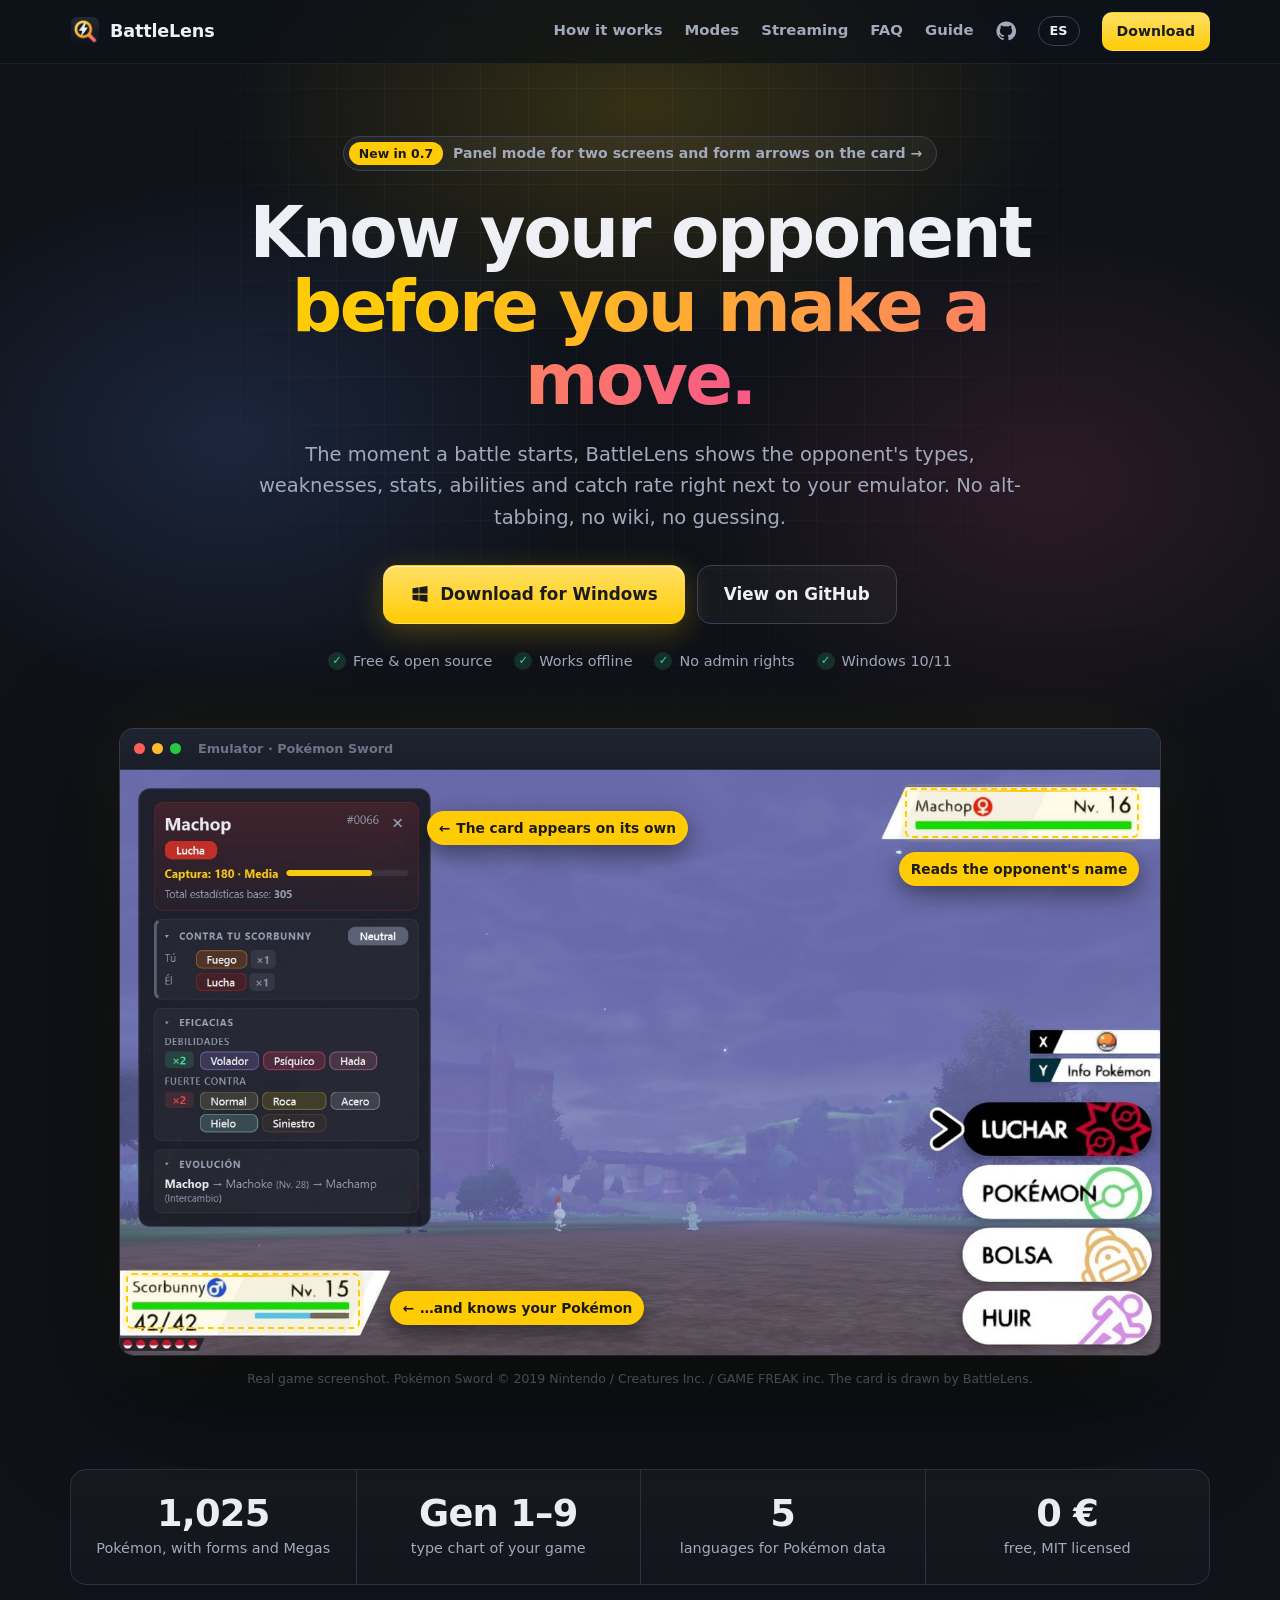
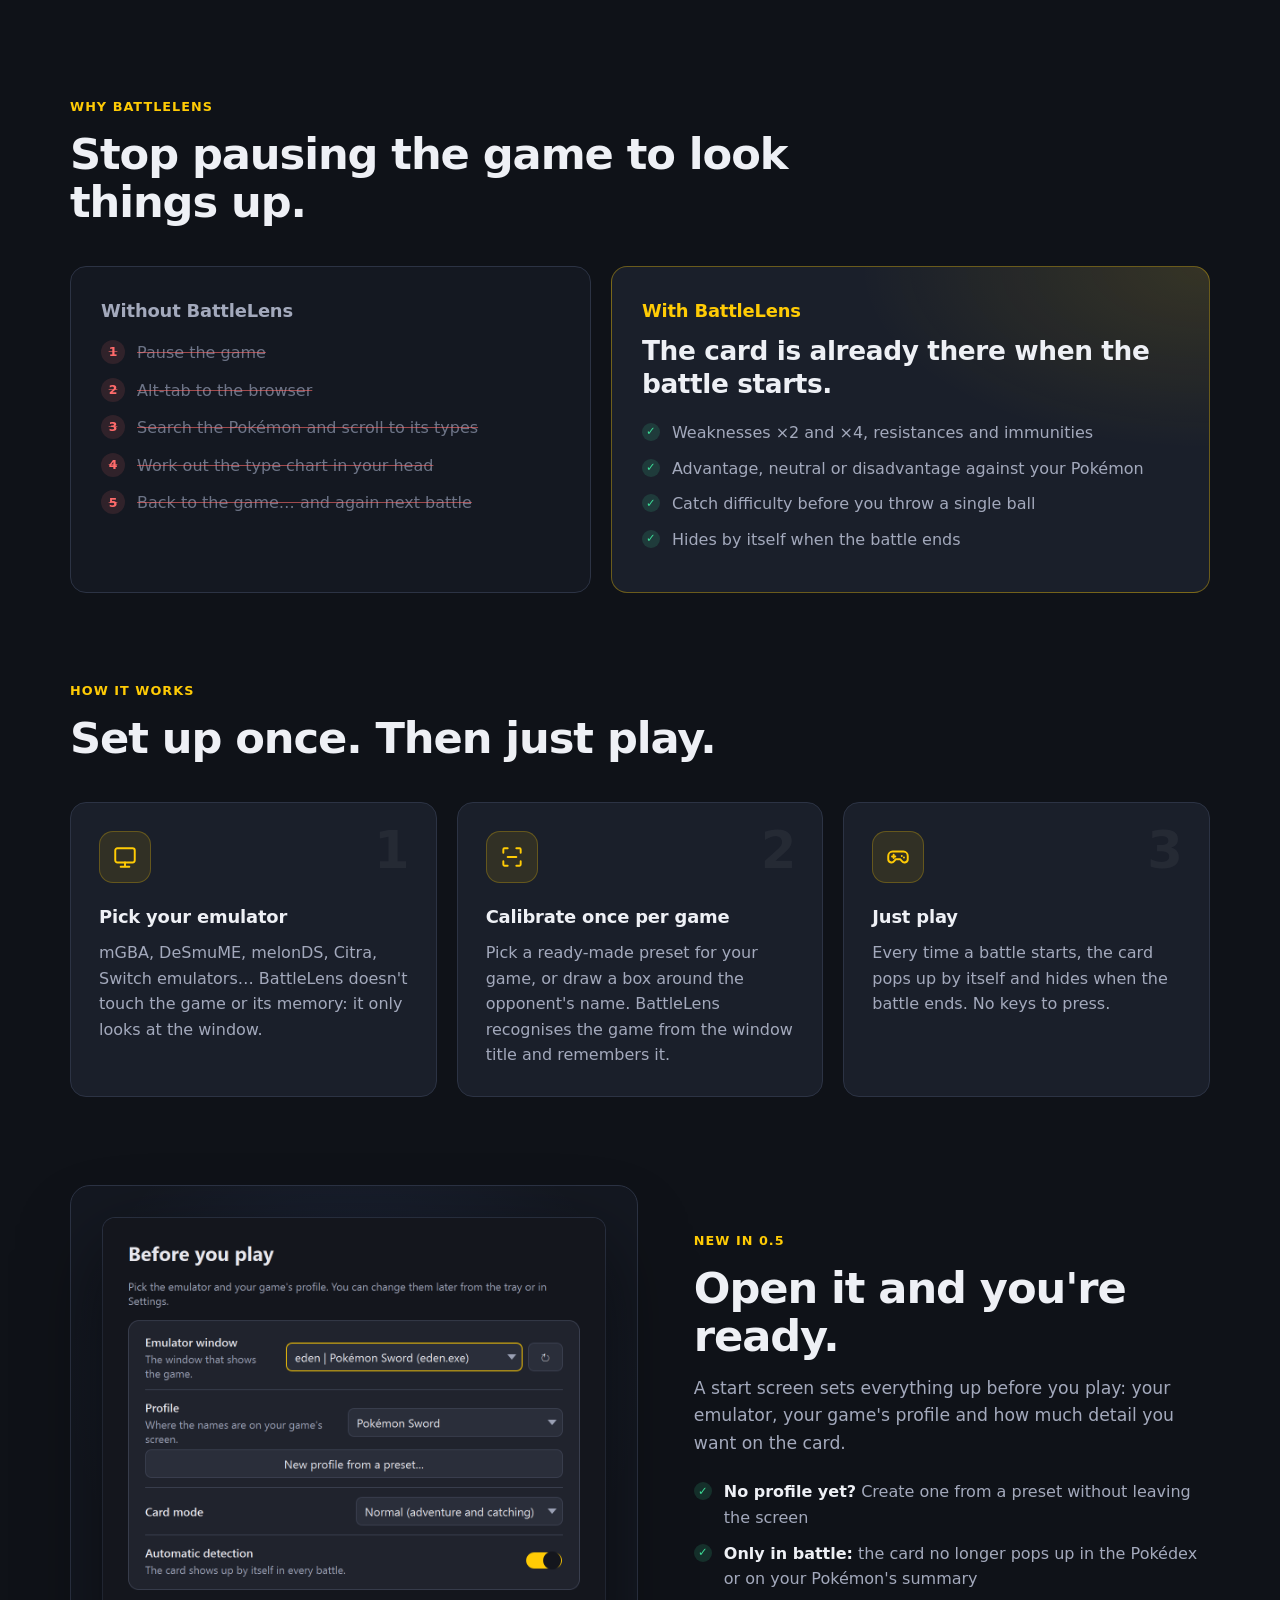
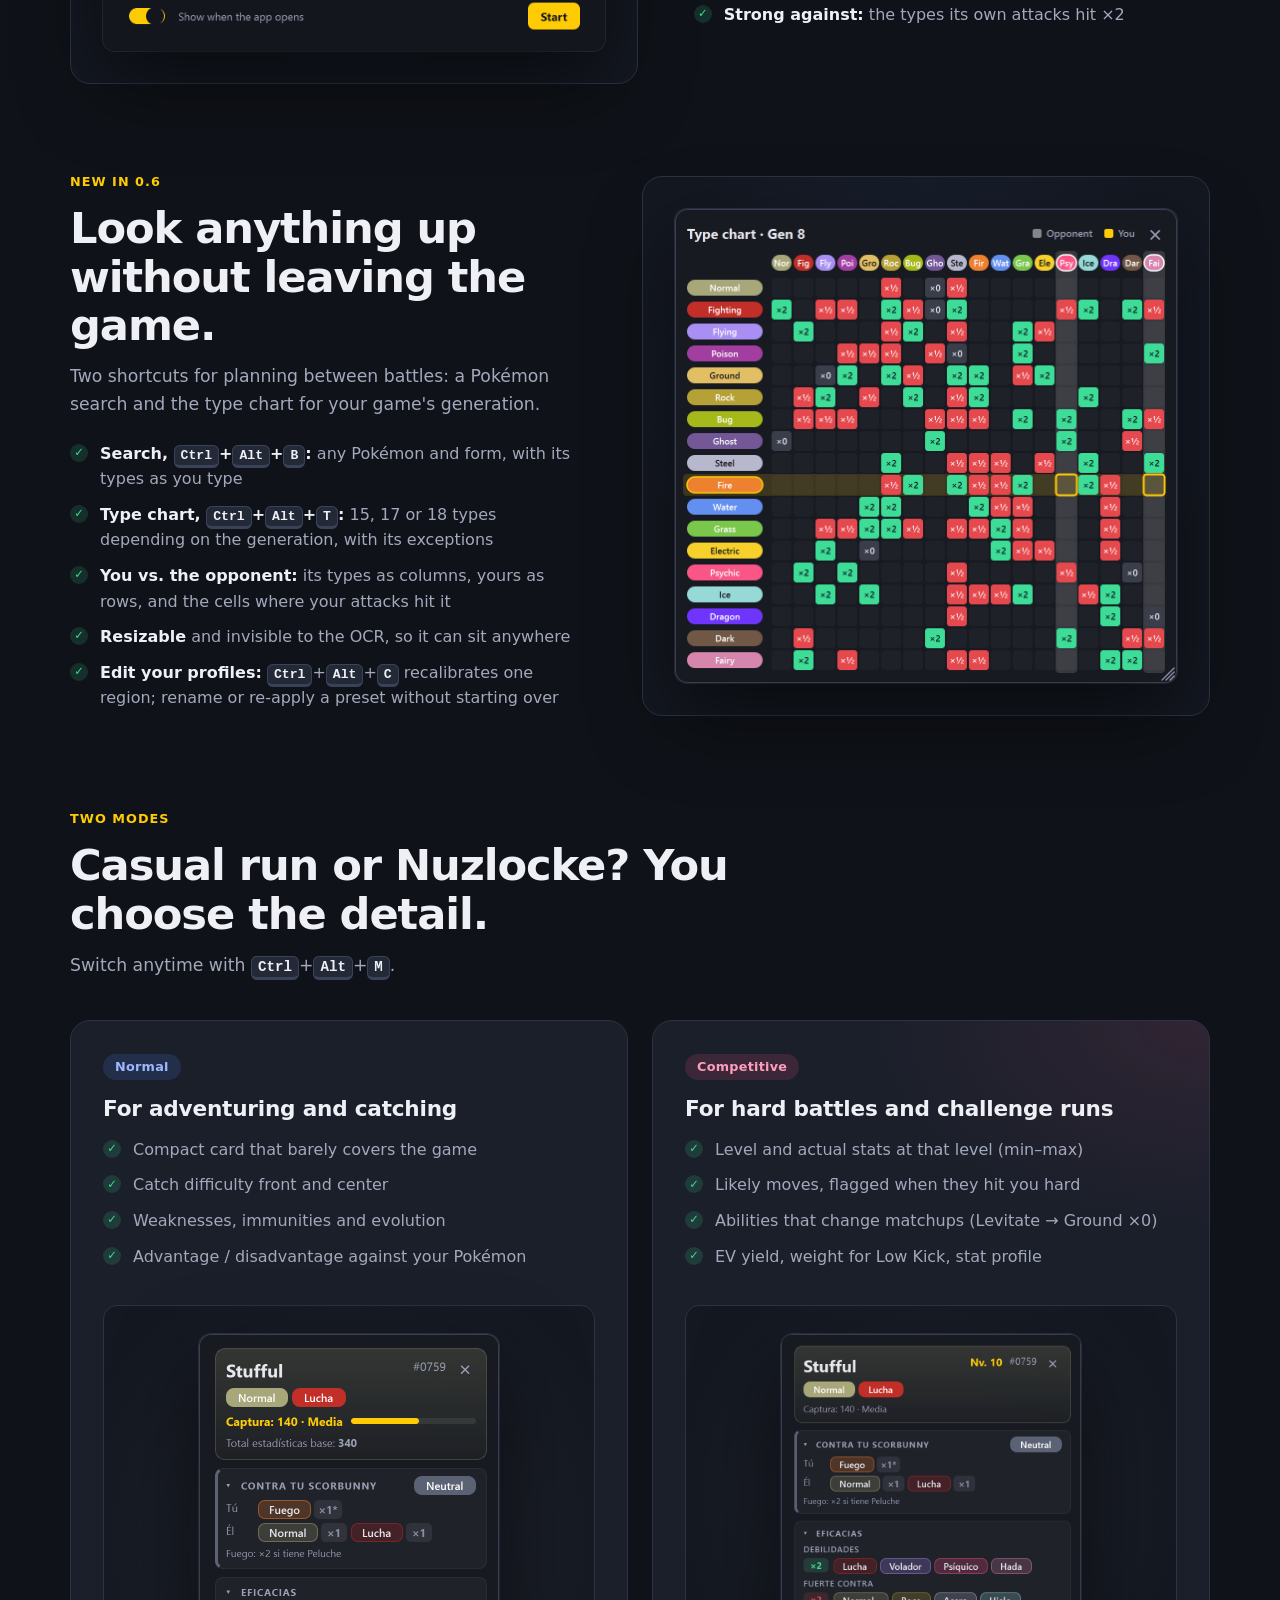
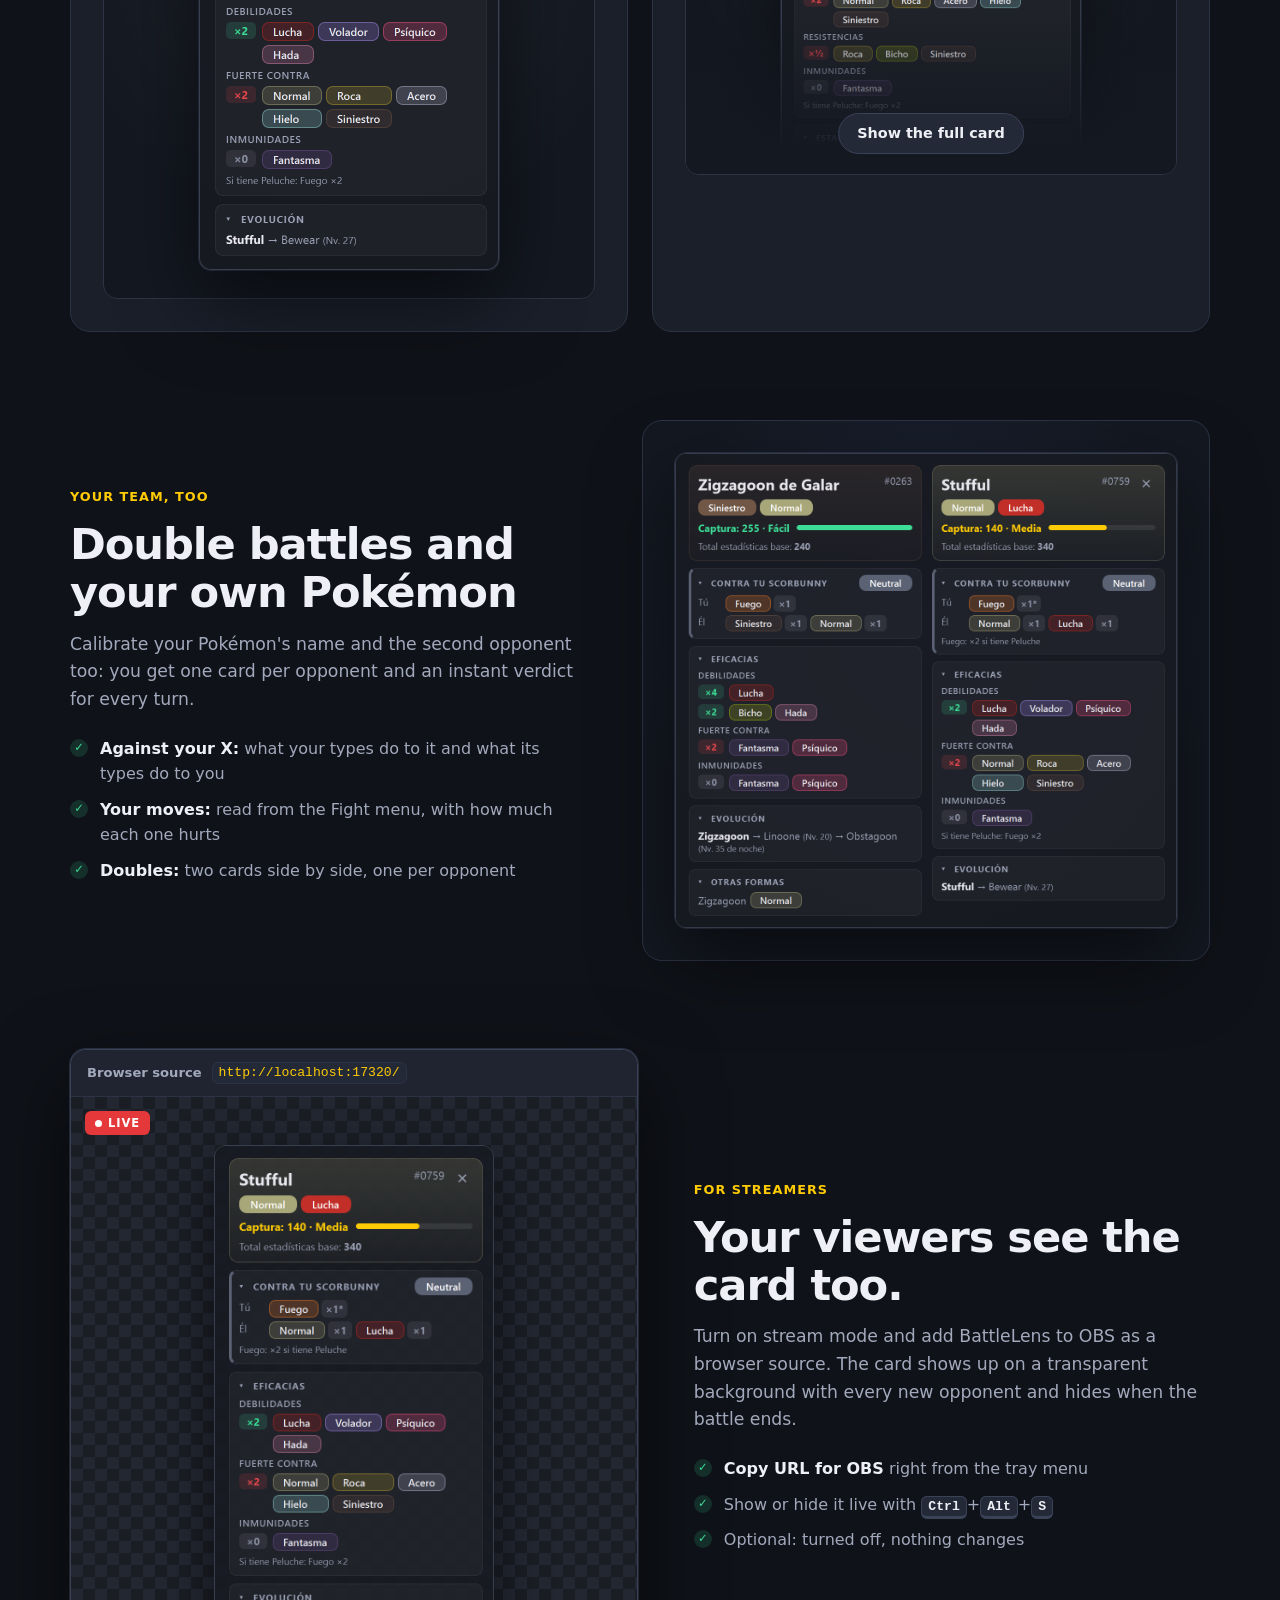
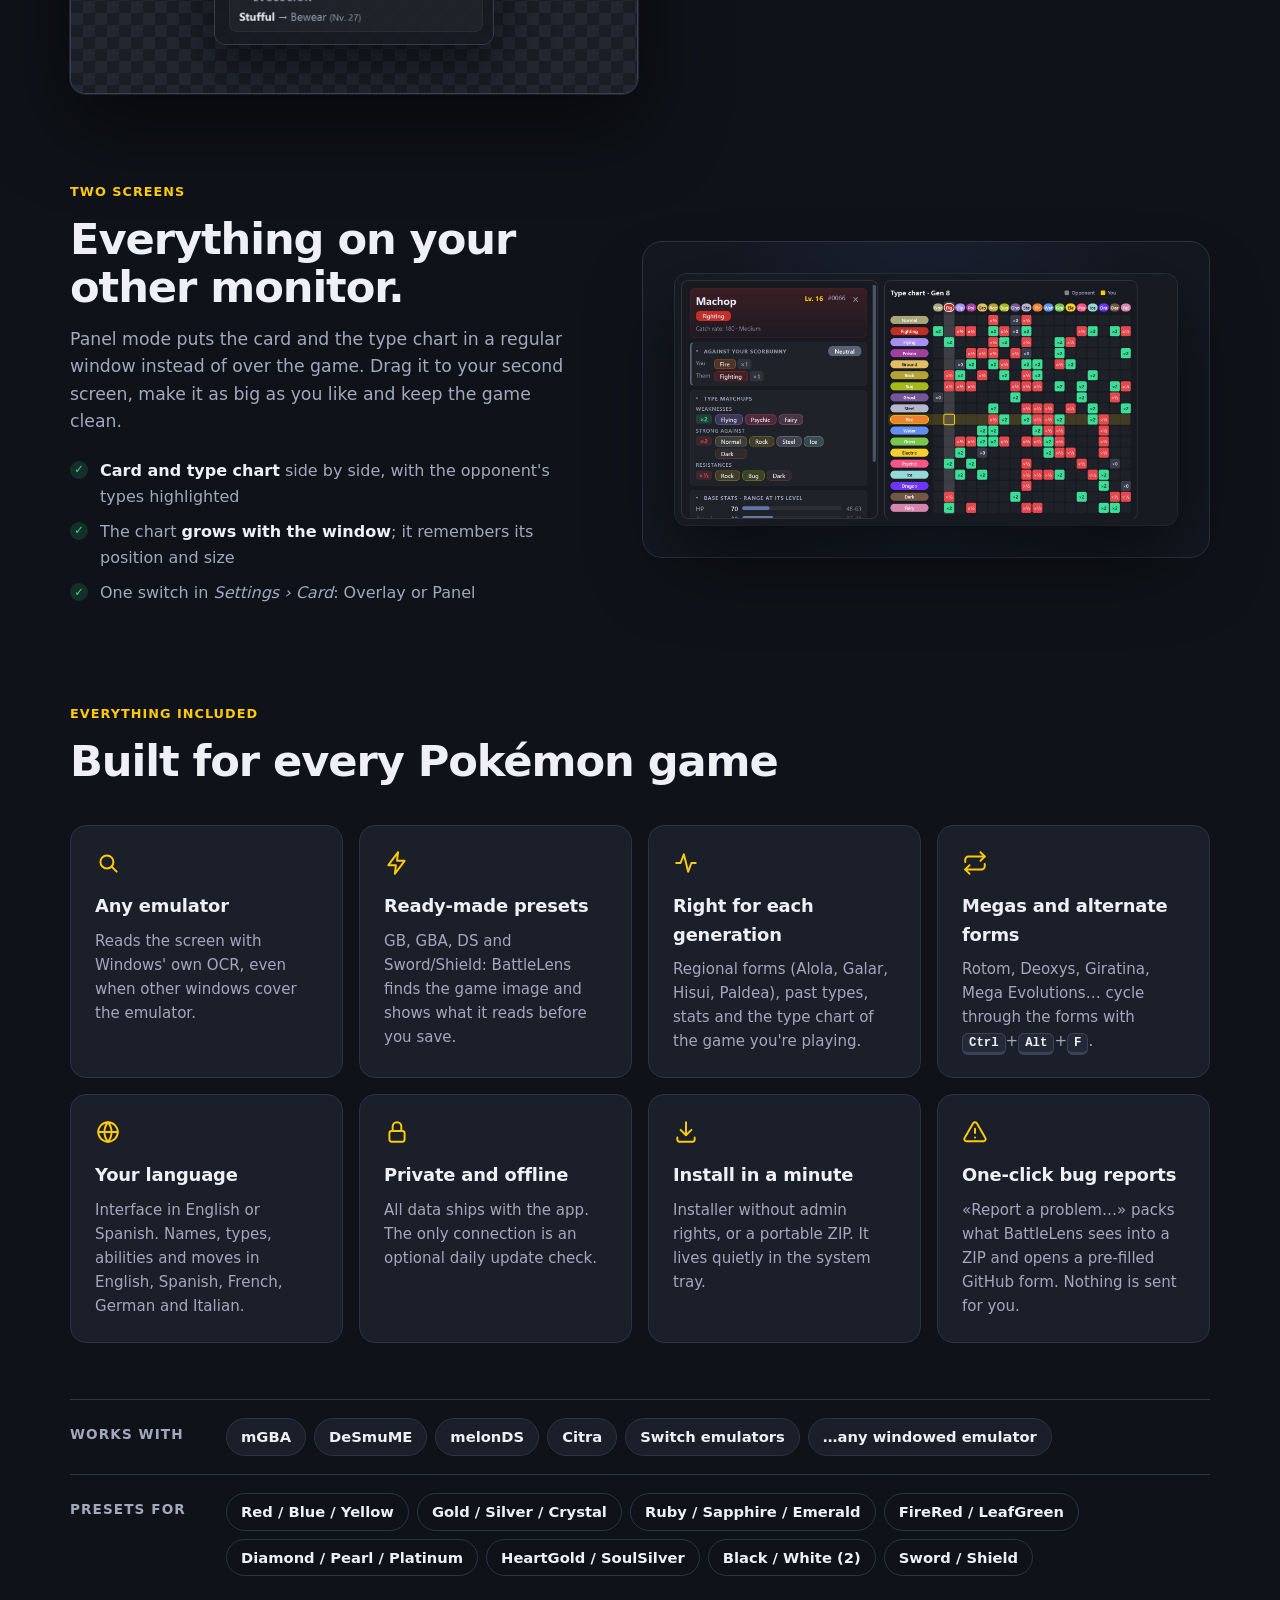
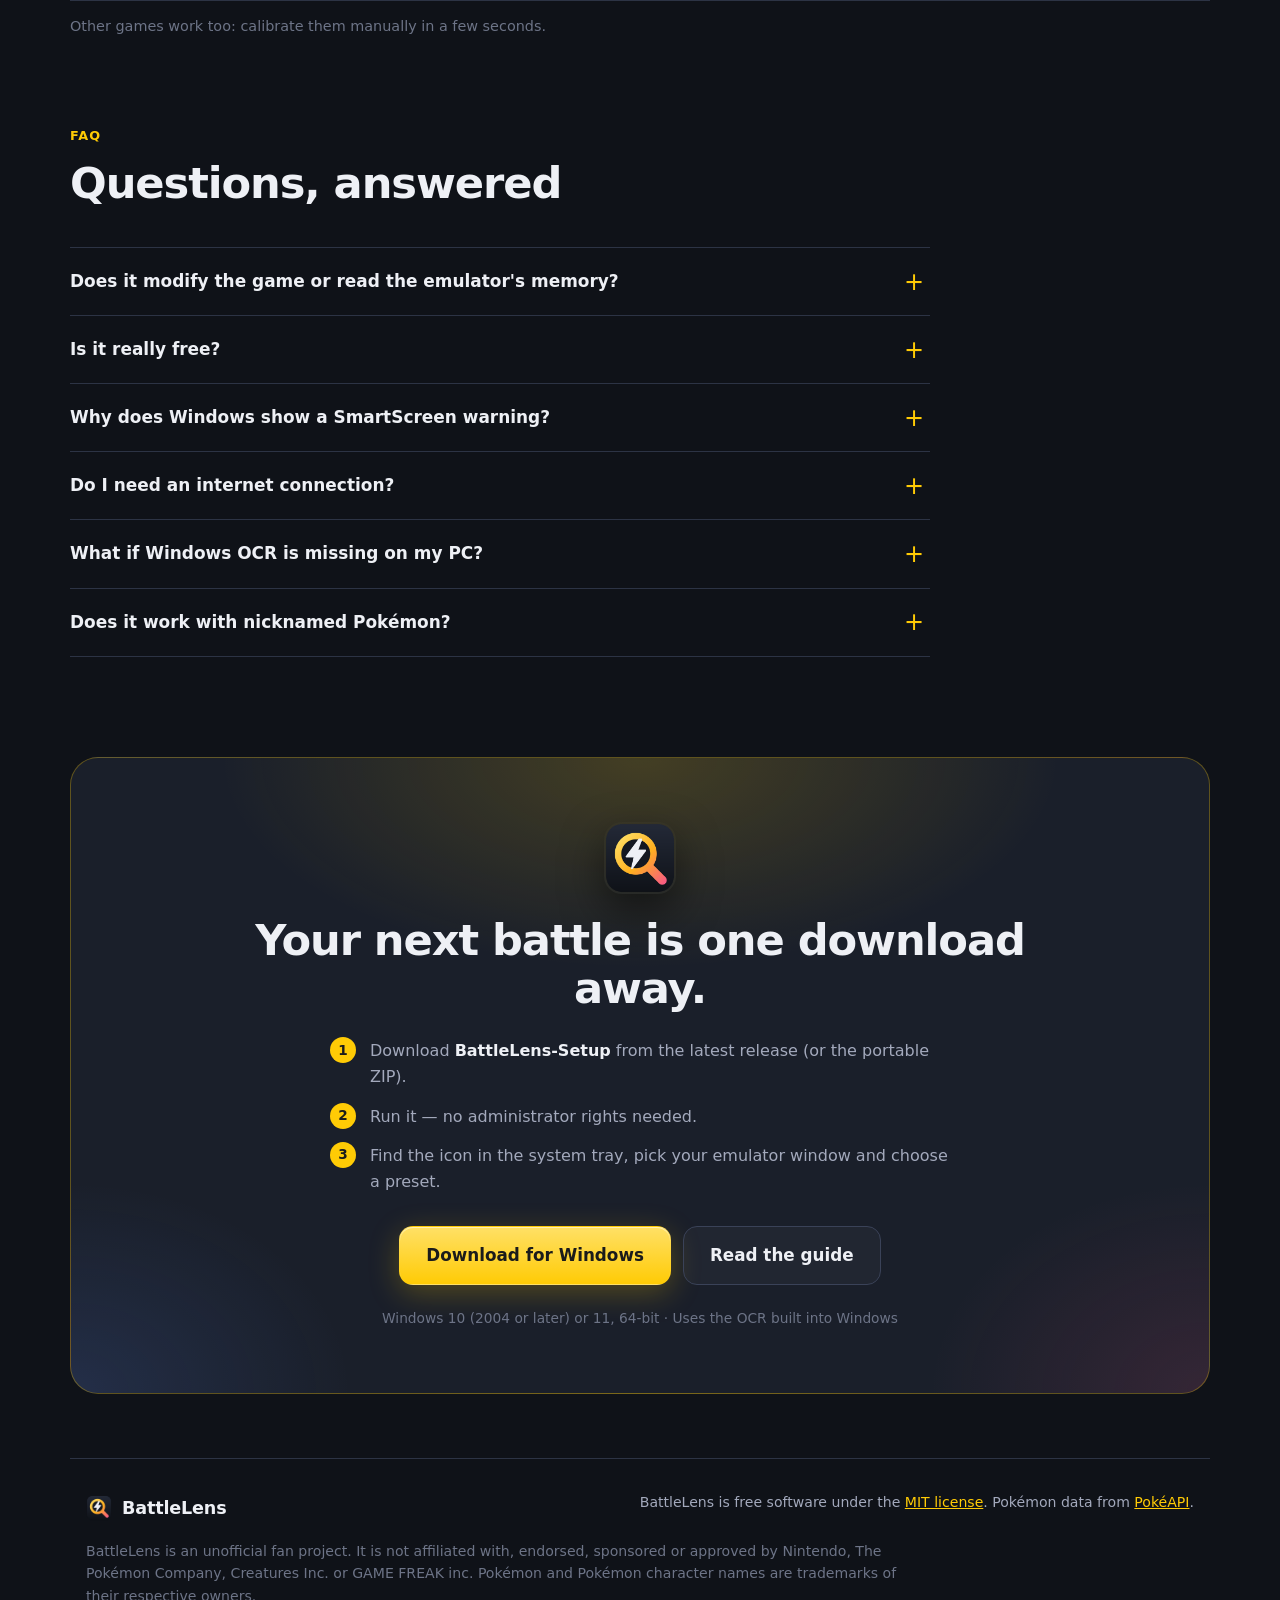
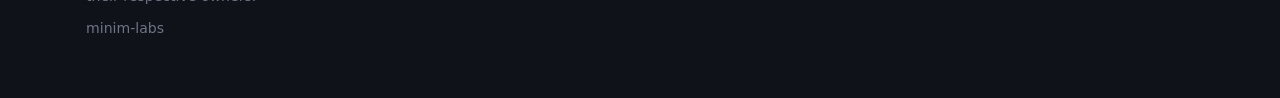
==== commit 0b2024b7: "chore: versión 0.7.0 Co-Authored-By: Claude Opus 5.5 <noreply@anthropic.com>" ====
--- a/site/index.html
+++ b/site/index.html
@@ -85,8 +85,8 @@
       <div class="hero-glow" aria-hidden="true"></div>
       <div class="hero-text">
         <a class="badge" data-umami-event="release-notes" data-umami-event-place="hero" href="https://github.com/minimorcy/battlelens/releases/latest" target="_blank" rel="noopener">
-          <span class="badge-tag" data-en="New in 0.6" data-es="Novedades 0.6">New in 0.6</span>
-          <span data-en="Pokémon search, type chart and editable profiles →" data-es="Buscador de Pokémon, tabla de tipos y perfiles editables →">Pokémon search, type chart and editable profiles →</span>
+          <span class="badge-tag" data-en="New in 0.7" data-es="Novedades 0.7">New in 0.7</span>
+          <span data-en="Panel mode for two screens and form arrows on the card →" data-es="Modo panel para dos pantallas y flechas de forma en la ficha →">Panel mode for two screens and form arrows on the card →</span>
         </a>
         <h1 data-en="Know your opponent<br><span class=&quot;hl&quot;>before you make a move.</span>"
             data-es="Conoce a tu rival<br><span class=&quot;hl&quot;>antes de mover ficha.</span>">Know your opponent<br><span class="hl">before you make a move.</span></h1>
@@ -347,6 +347,28 @@
       </div>
     </section>
 
+    <!-- ================= modo panel ================= -->
+    <section class="section split" id="panel">
+      <div class="split-text reveal">
+        <p class="eyebrow" data-en="Two screens" data-es="Dos pantallas">Two screens</p>
+        <h2 data-en="Everything on your other monitor." data-es="Todo en tu otro monitor.">Everything on your other monitor.</h2>
+        <p class="section-lead" data-en="Panel mode puts the card and the type chart in a regular window instead of over the game. Drag it to your second screen, make it as big as you like and keep the game clean."
+           data-es="El modo panel pone la ficha y la tabla de tipos en una ventana normal en lugar de encima del juego. Llévala a tu segunda pantalla, hazla tan grande como quieras y deja el juego despejado.">Panel mode puts the card and the type chart in a regular window instead of over the game. Drag it to your second screen, make it as big as you like and keep the game clean.</p>
+        <ul class="checks">
+          <li data-en="<b>Card and type chart</b> side by side, with the opponent's types highlighted" data-es="<b>Ficha y tabla de tipos</b> lado a lado, con los tipos del rival resaltados"><b>Card and type chart</b> side by side, with the opponent's types highlighted</li>
+          <li data-en="The chart <b>grows with the window</b>; it remembers its position and size" data-es="La tabla <b>crece con la ventana</b>; recuerda su sitio y su tamaño">The chart <b>grows with the window</b>; it remembers its position and size</li>
+          <li data-en="One switch in <i>Settings › Card</i>: Overlay or Panel" data-es="Un ajuste en <i>Ajustes › Ficha</i>: Overlay o Panel">One switch in <i>Settings › Card</i>: Overlay or Panel</li>
+        </ul>
+      </div>
+      <figure class="split-shot reveal">
+        <img src="assets/guide/en/panel.png" width="940" height="470" loading="lazy"
+             data-en-src="assets/guide/en/panel.png" data-es-src="assets/guide/es/panel.png"
+             alt="Panel window with Machop's card on the left and the type chart on the right"
+             data-en-alt="Panel window with Machop's card on the left and the type chart on the right"
+             data-es-alt="Ventana del panel con la ficha de Machop a la izquierda y la tabla de tipos a la derecha">
+      </figure>
+    </section>
+
     <!-- ================= características ================= -->
     <section class="section" id="features">
       <div class="section-head reveal">
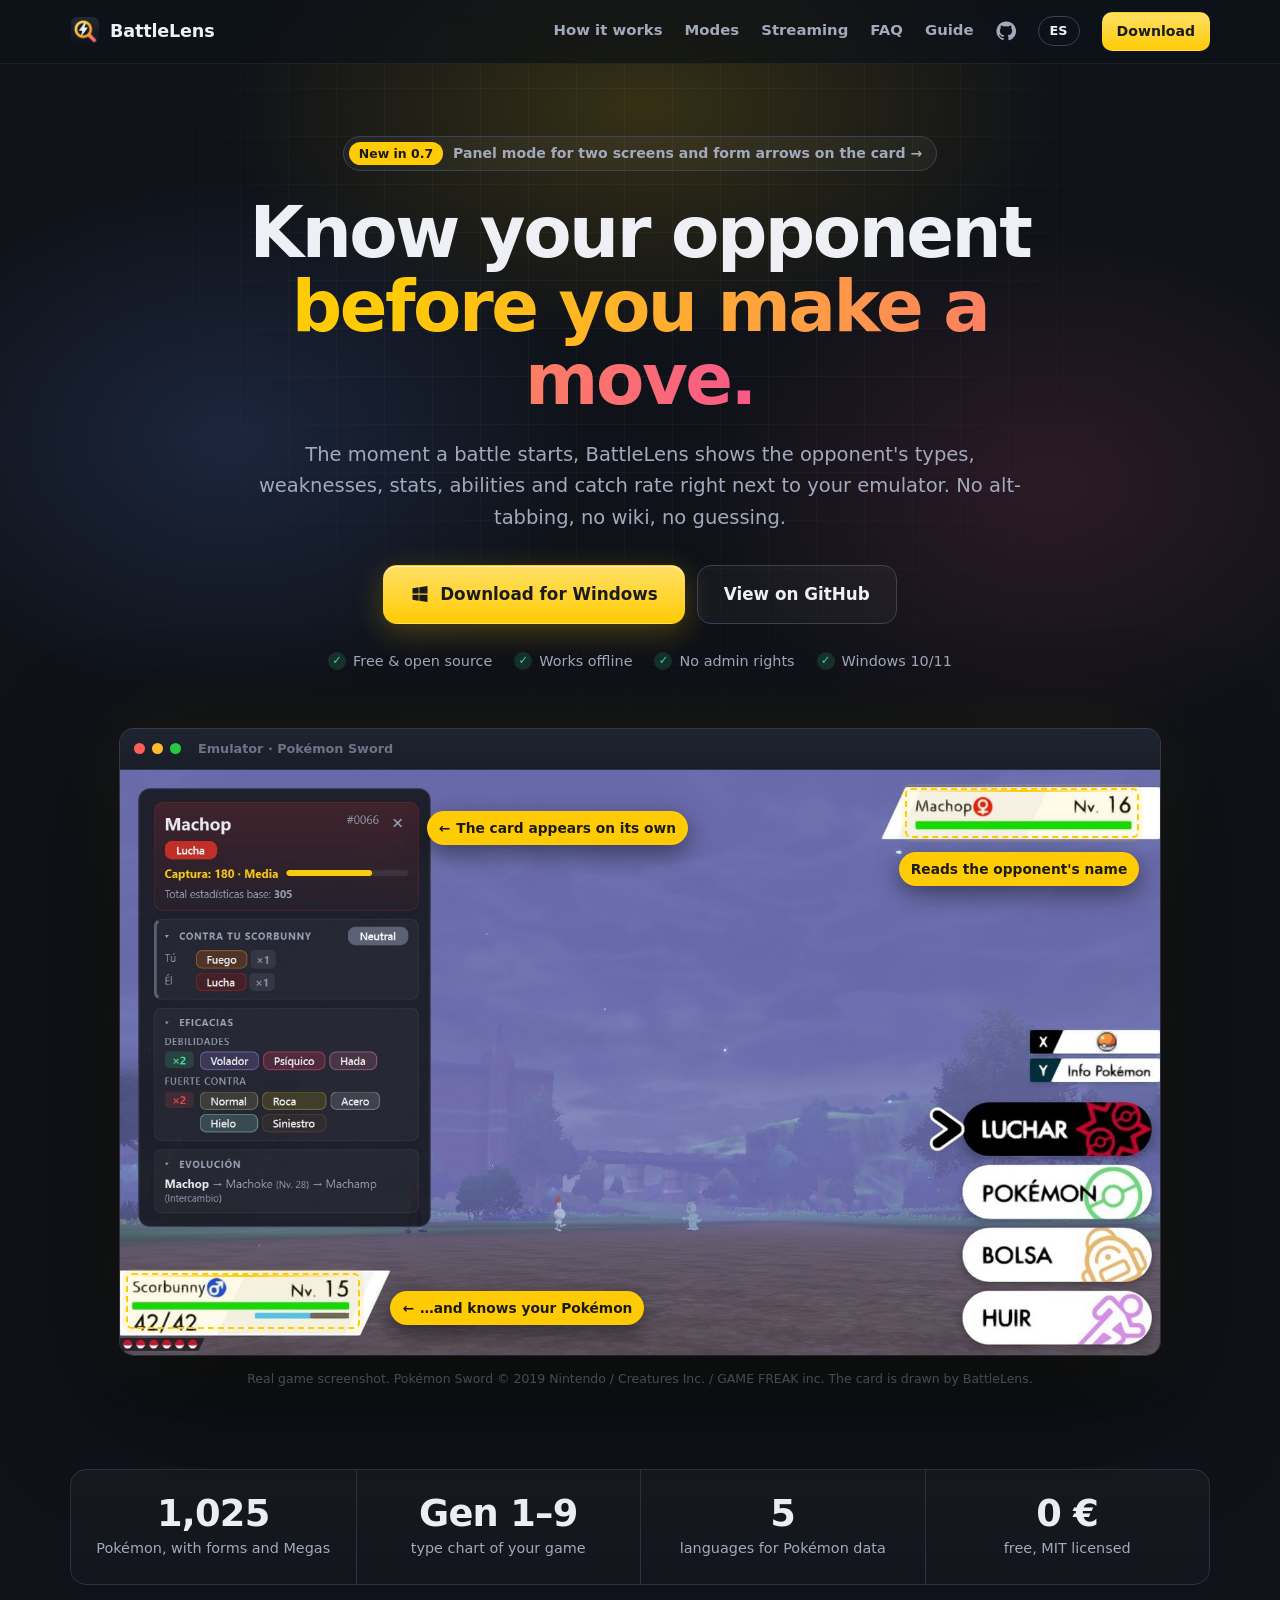
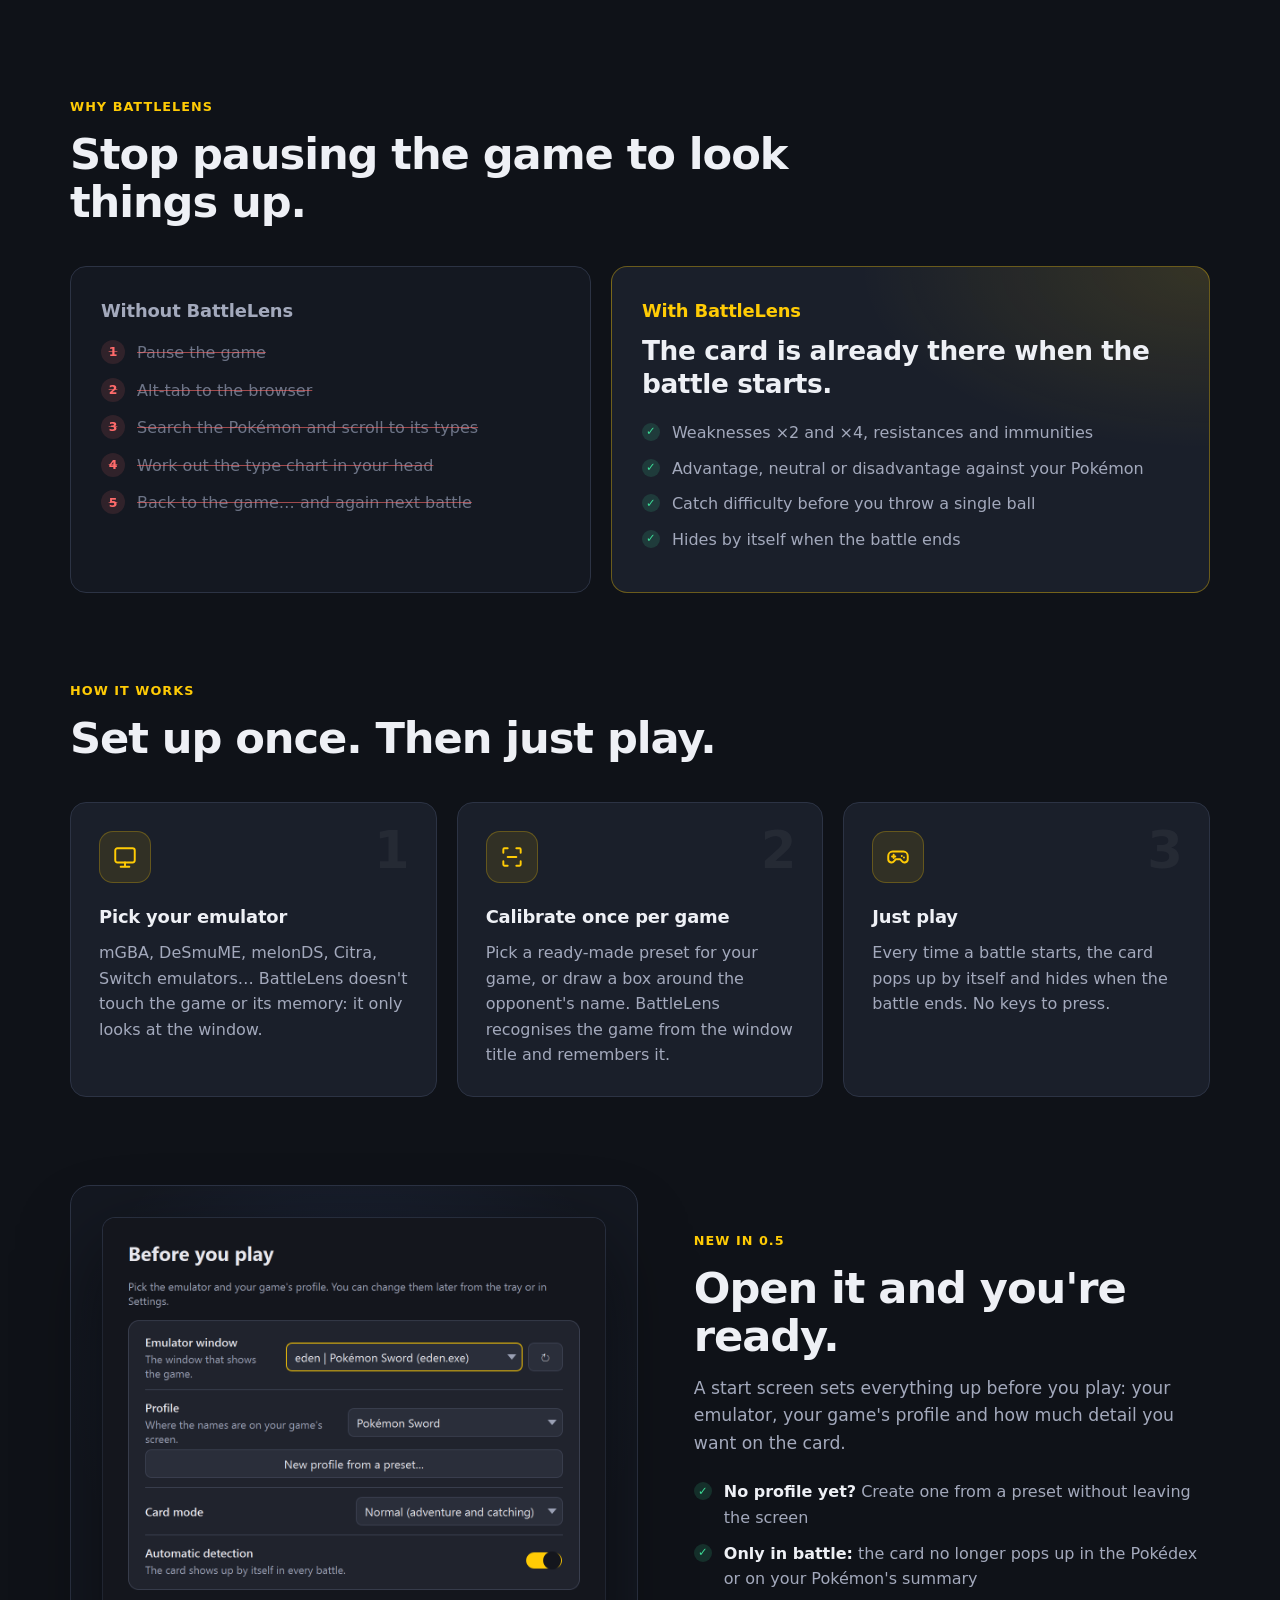
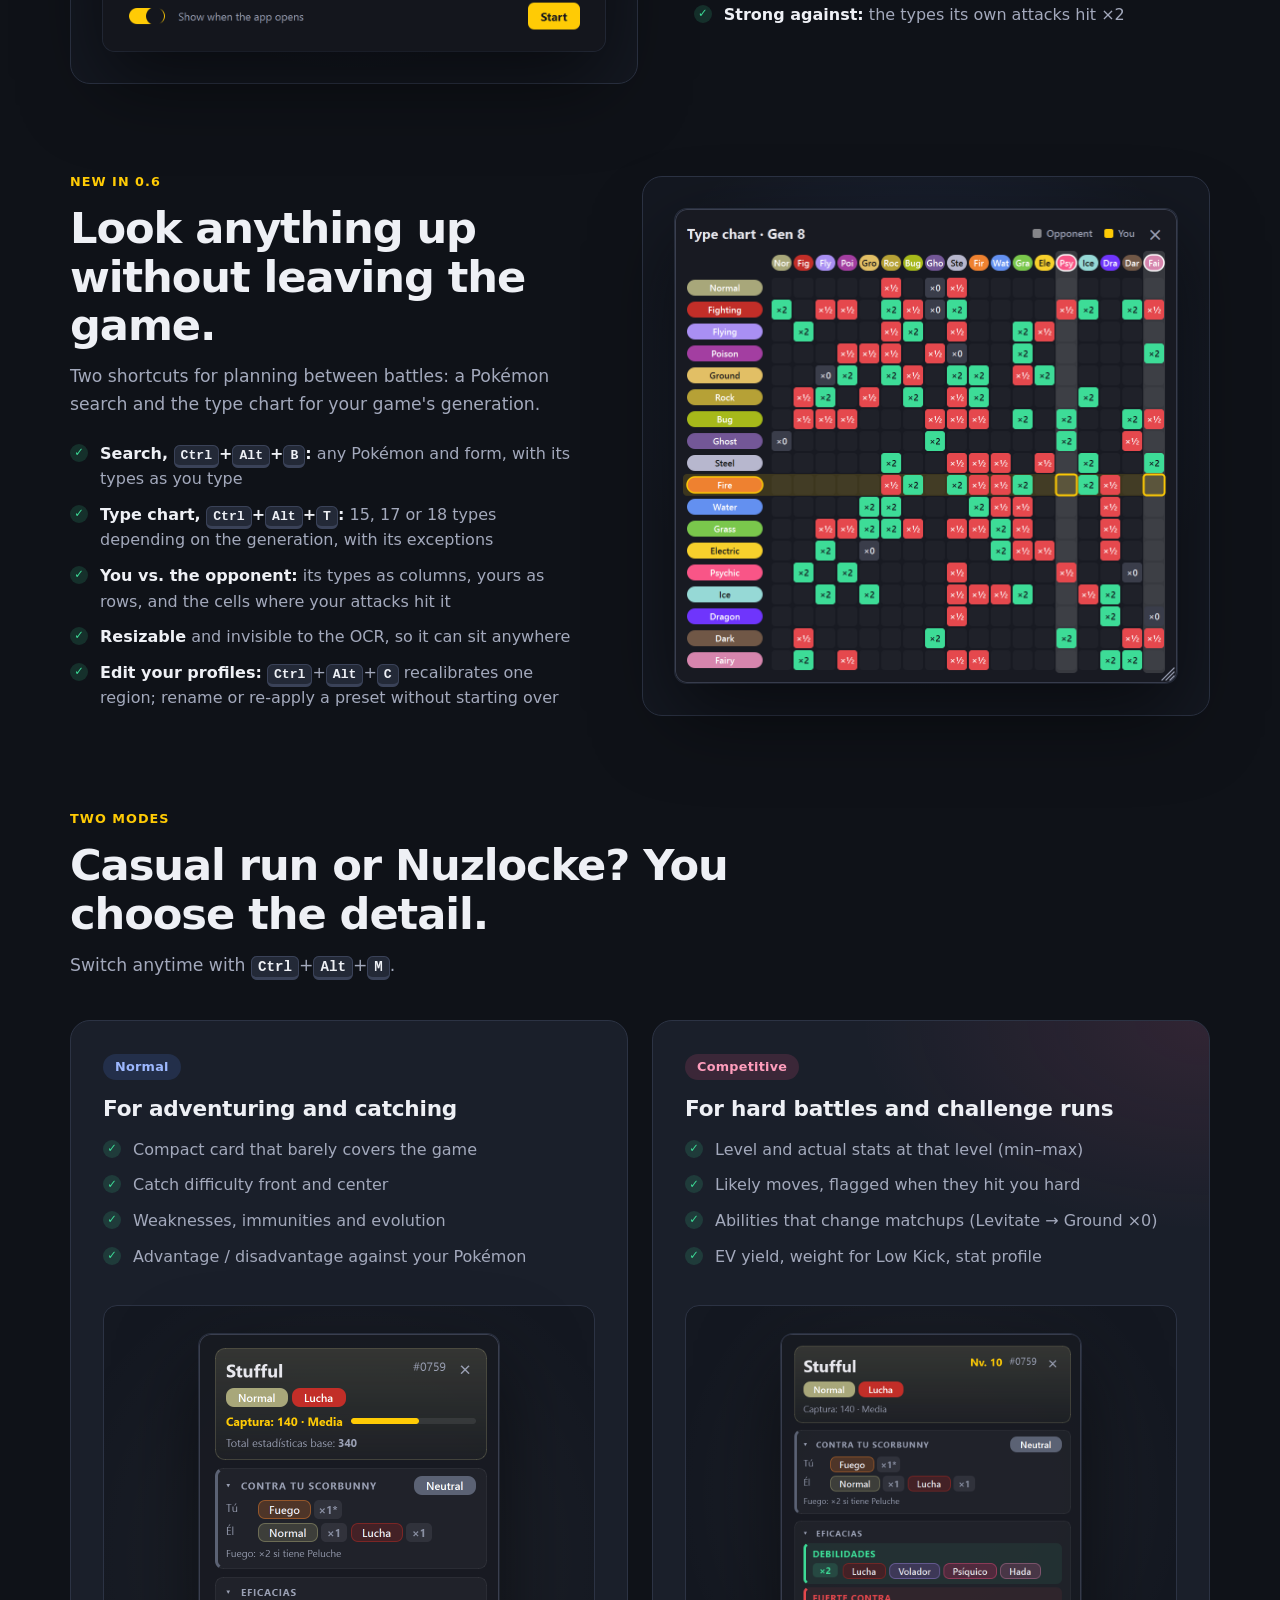
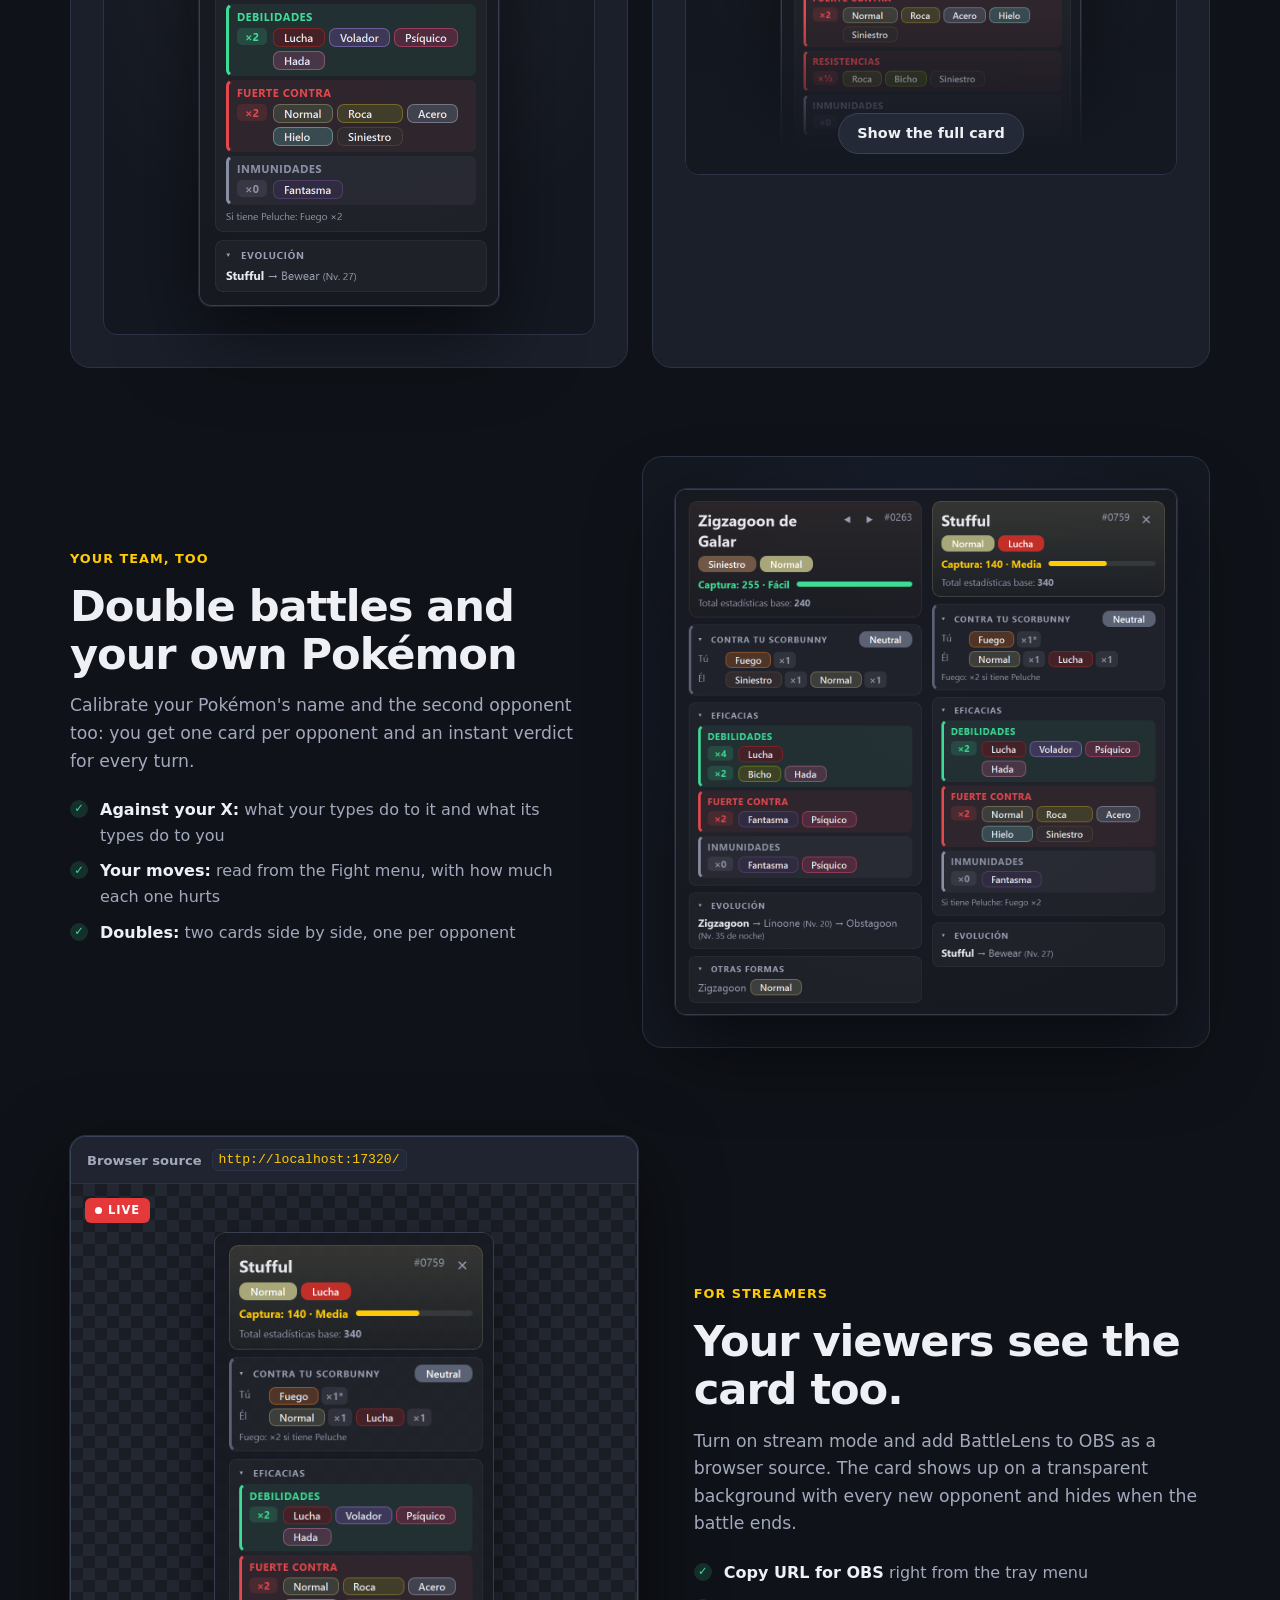
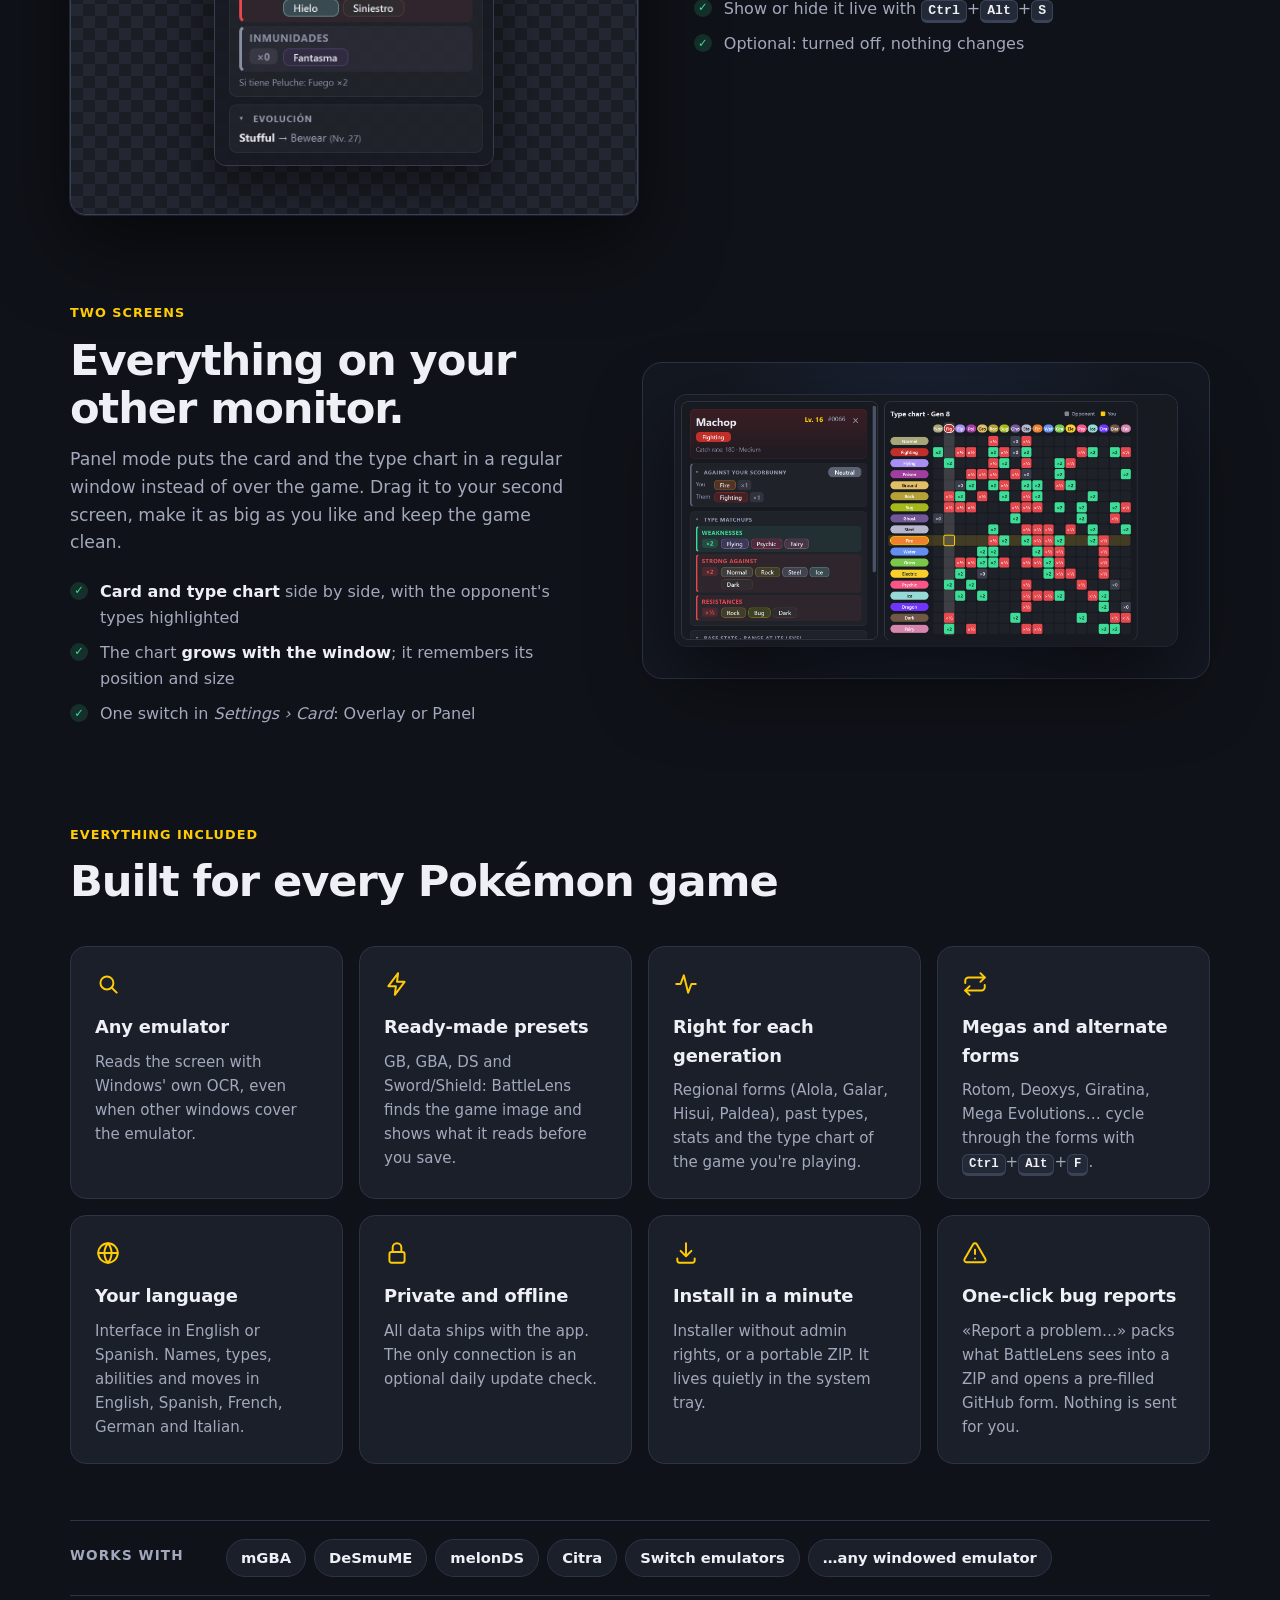
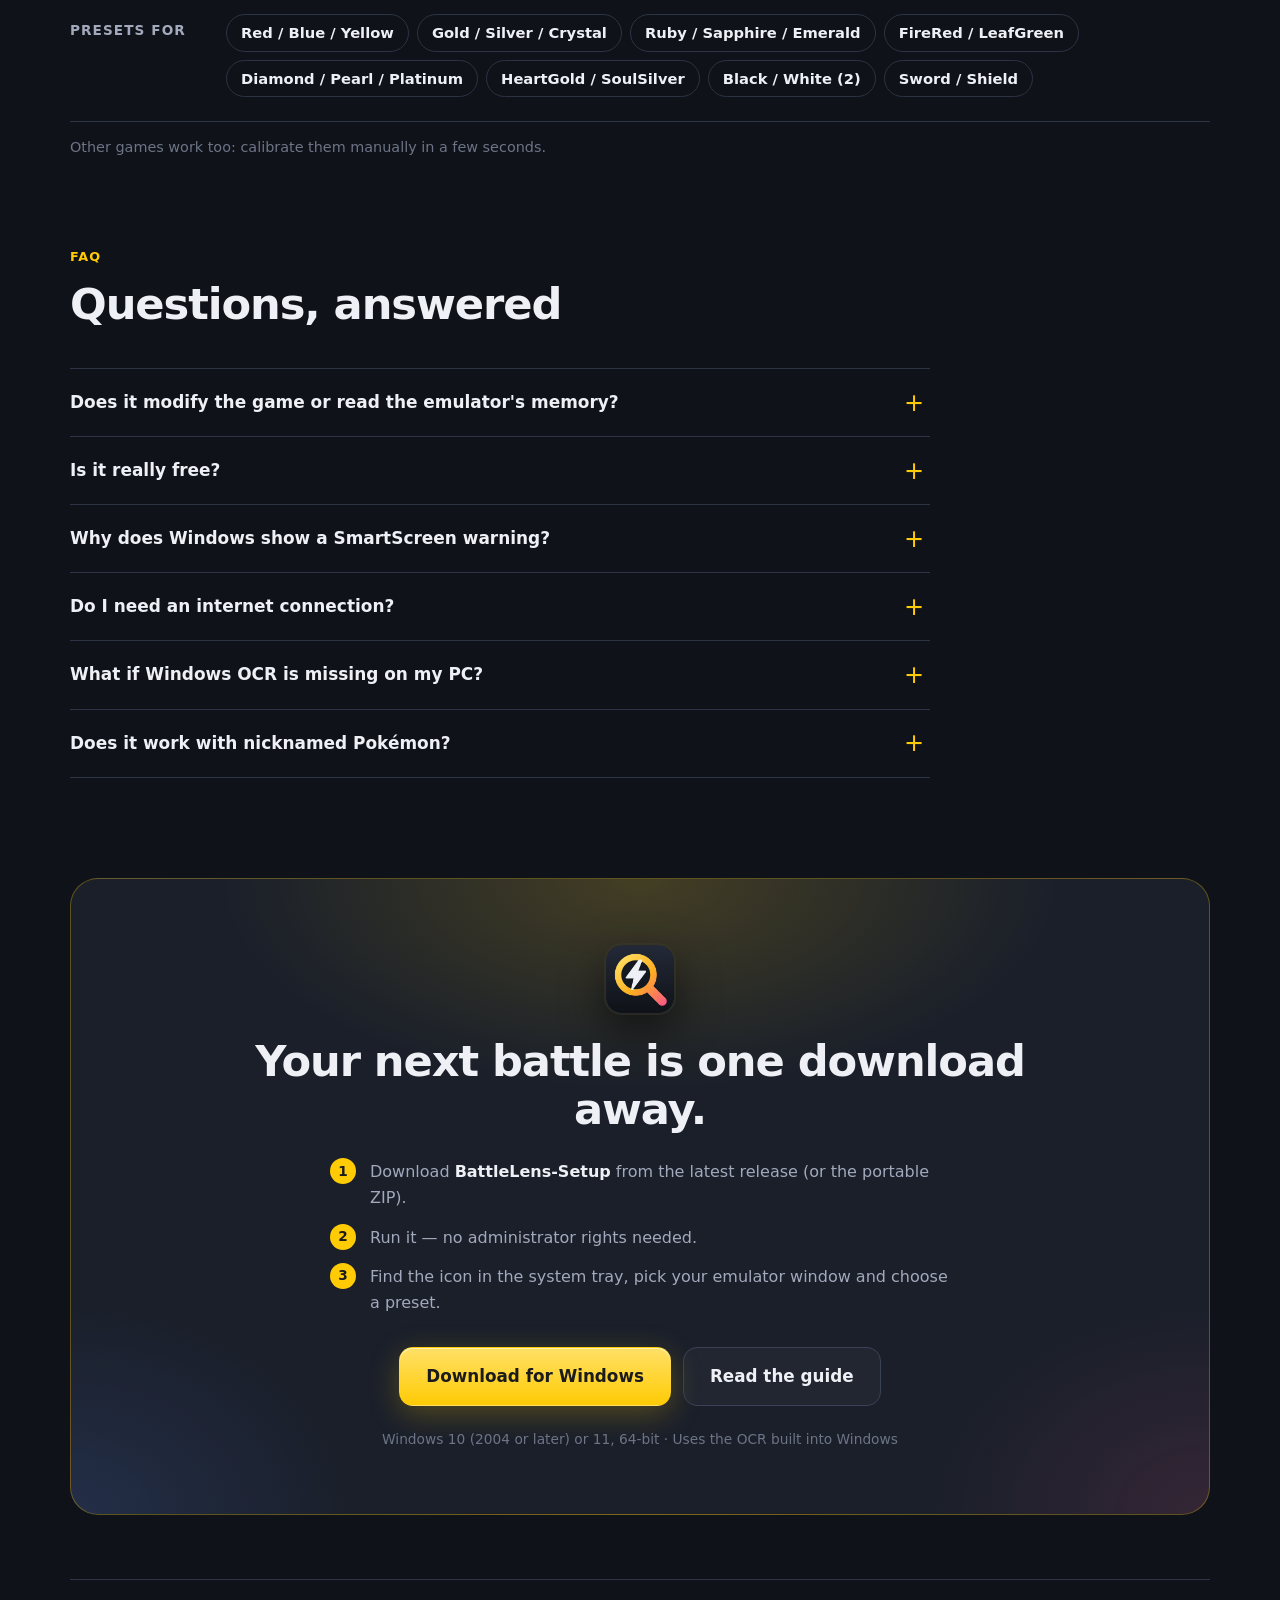
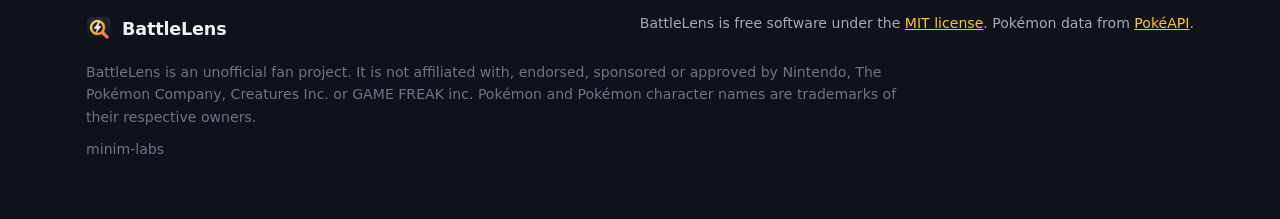
==== commit 104f53d5: "feat: eficacias en franjas de color para distinguir los apartados de un vistazo Co-Authored-By: Clau" ====
--- a/site/index.html
+++ b/site/index.html
@@ -275,7 +275,7 @@
             </ul>
           </div>
           <div class="mode-shot">
-            <img src="assets/card-normal.png" width="300" height="536" loading="lazy"
+            <img src="assets/card-normal.png" width="300" height="572" loading="lazy"
                  alt="Normal mode card" data-en-alt="Normal mode card" data-es-alt="Ficha en modo Normal">
           </div>
         </article>
@@ -291,7 +291,7 @@
             </ul>
           </div>
           <div class="mode-shot clip" id="pro-shot">
-            <img src="assets/card-competitive.png" width="360" height="1134" loading="lazy"
+            <img src="assets/card-competitive.png" width="360" height="1182" loading="lazy"
                  alt="Competitive mode card with level, stat ranges, abilities, likely moves and training data"
                  data-en-alt="Competitive mode card with level, stat ranges, abilities, likely moves and training data"
                  data-es-alt="Ficha en modo Competitivo con nivel, rangos de estadísticas, habilidades, movimientos probables y entrenamiento">
@@ -315,7 +315,7 @@
         </ul>
       </div>
       <figure class="split-shot reveal">
-        <img src="assets/card-double.png" width="586" height="554" loading="lazy"
+        <img src="assets/card-double.png" width="586" height="614" loading="lazy"
              alt="Double battle: Galarian Zigzagoon and Stufful cards side by side, each compared with your Scorbunny"
              data-en-alt="Double battle: Galarian Zigzagoon and Stufful cards side by side, each compared with your Scorbunny"
              data-es-alt="Combate doble: fichas de Zigzagoon de Galar y Stufful una al lado de la otra, cada una comparada con tu Scorbunny">
@@ -342,7 +342,7 @@
         </div>
         <div class="obs-canvas">
           <span class="live">LIVE</span>
-          <img src="assets/card-normal.png" width="300" height="536" loading="lazy" alt="">
+          <img src="assets/card-normal.png" width="300" height="572" loading="lazy" alt="">
         </div>
       </div>
     </section>
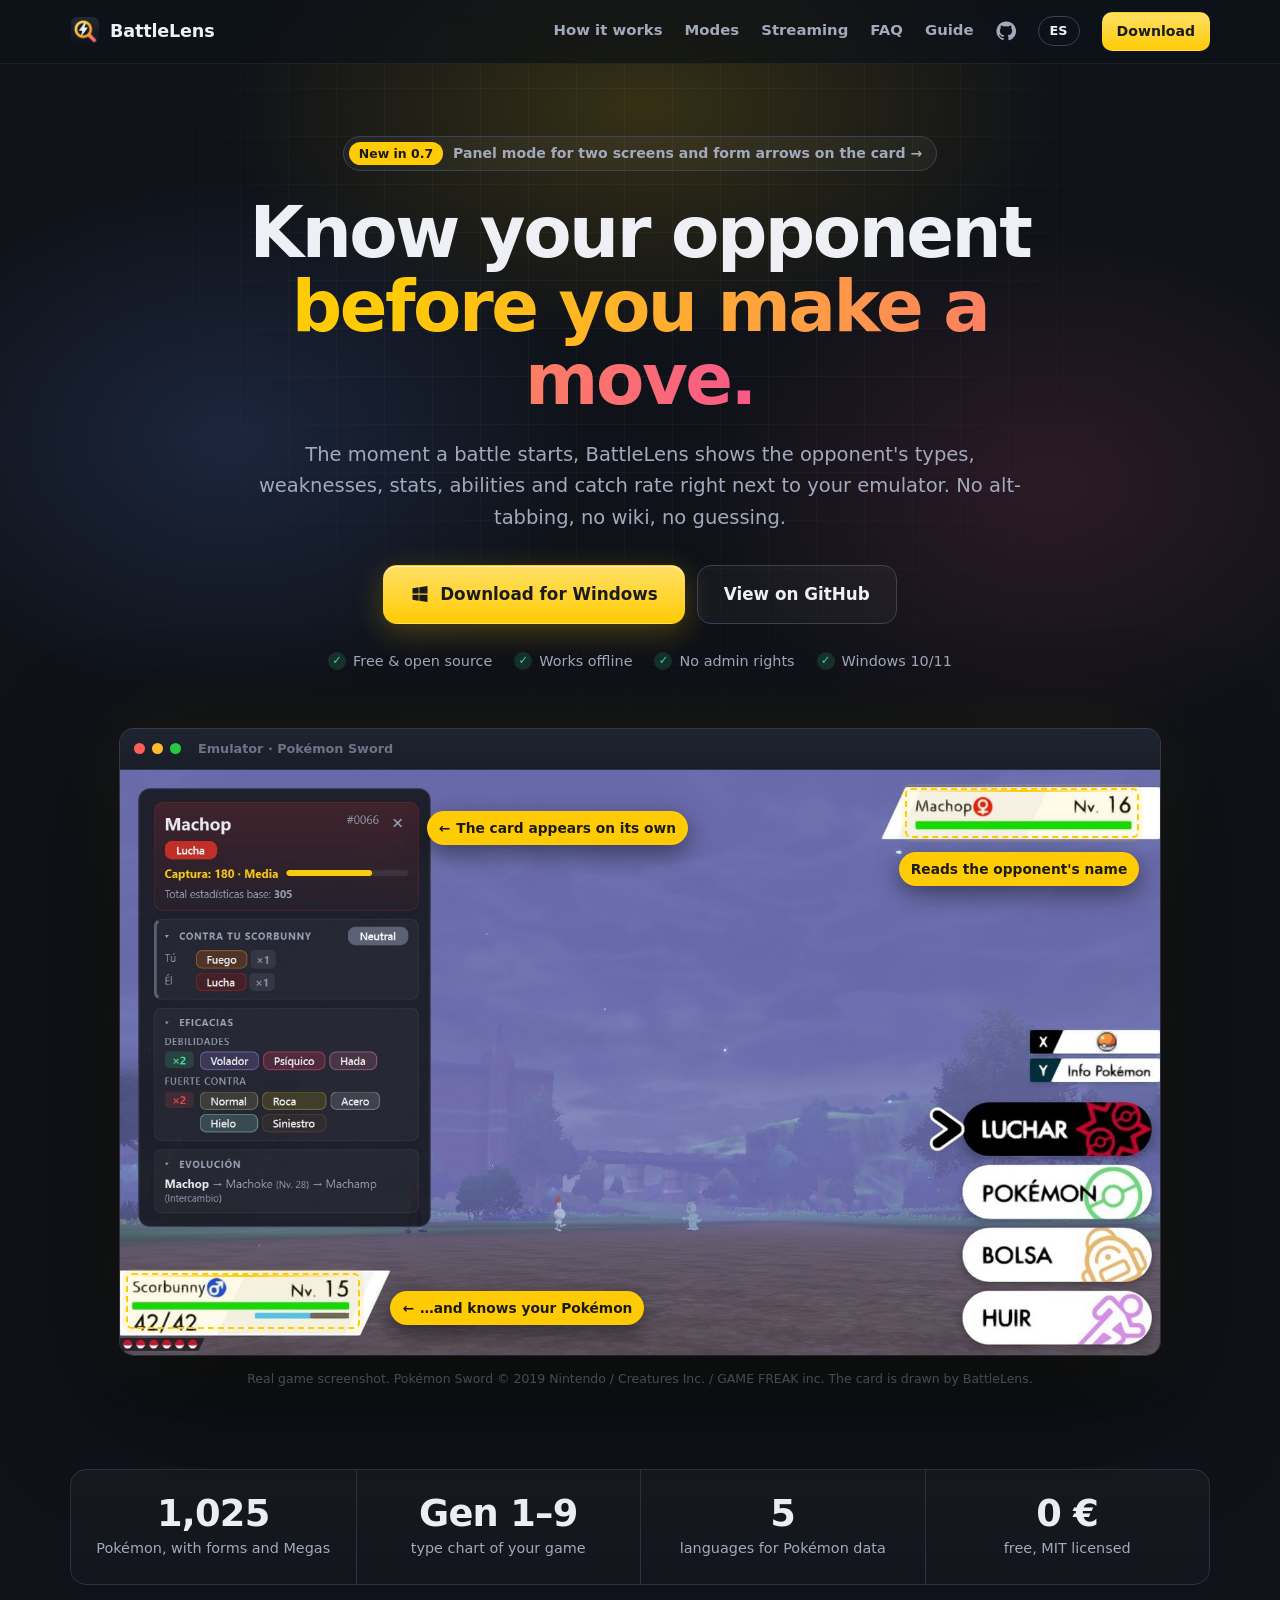
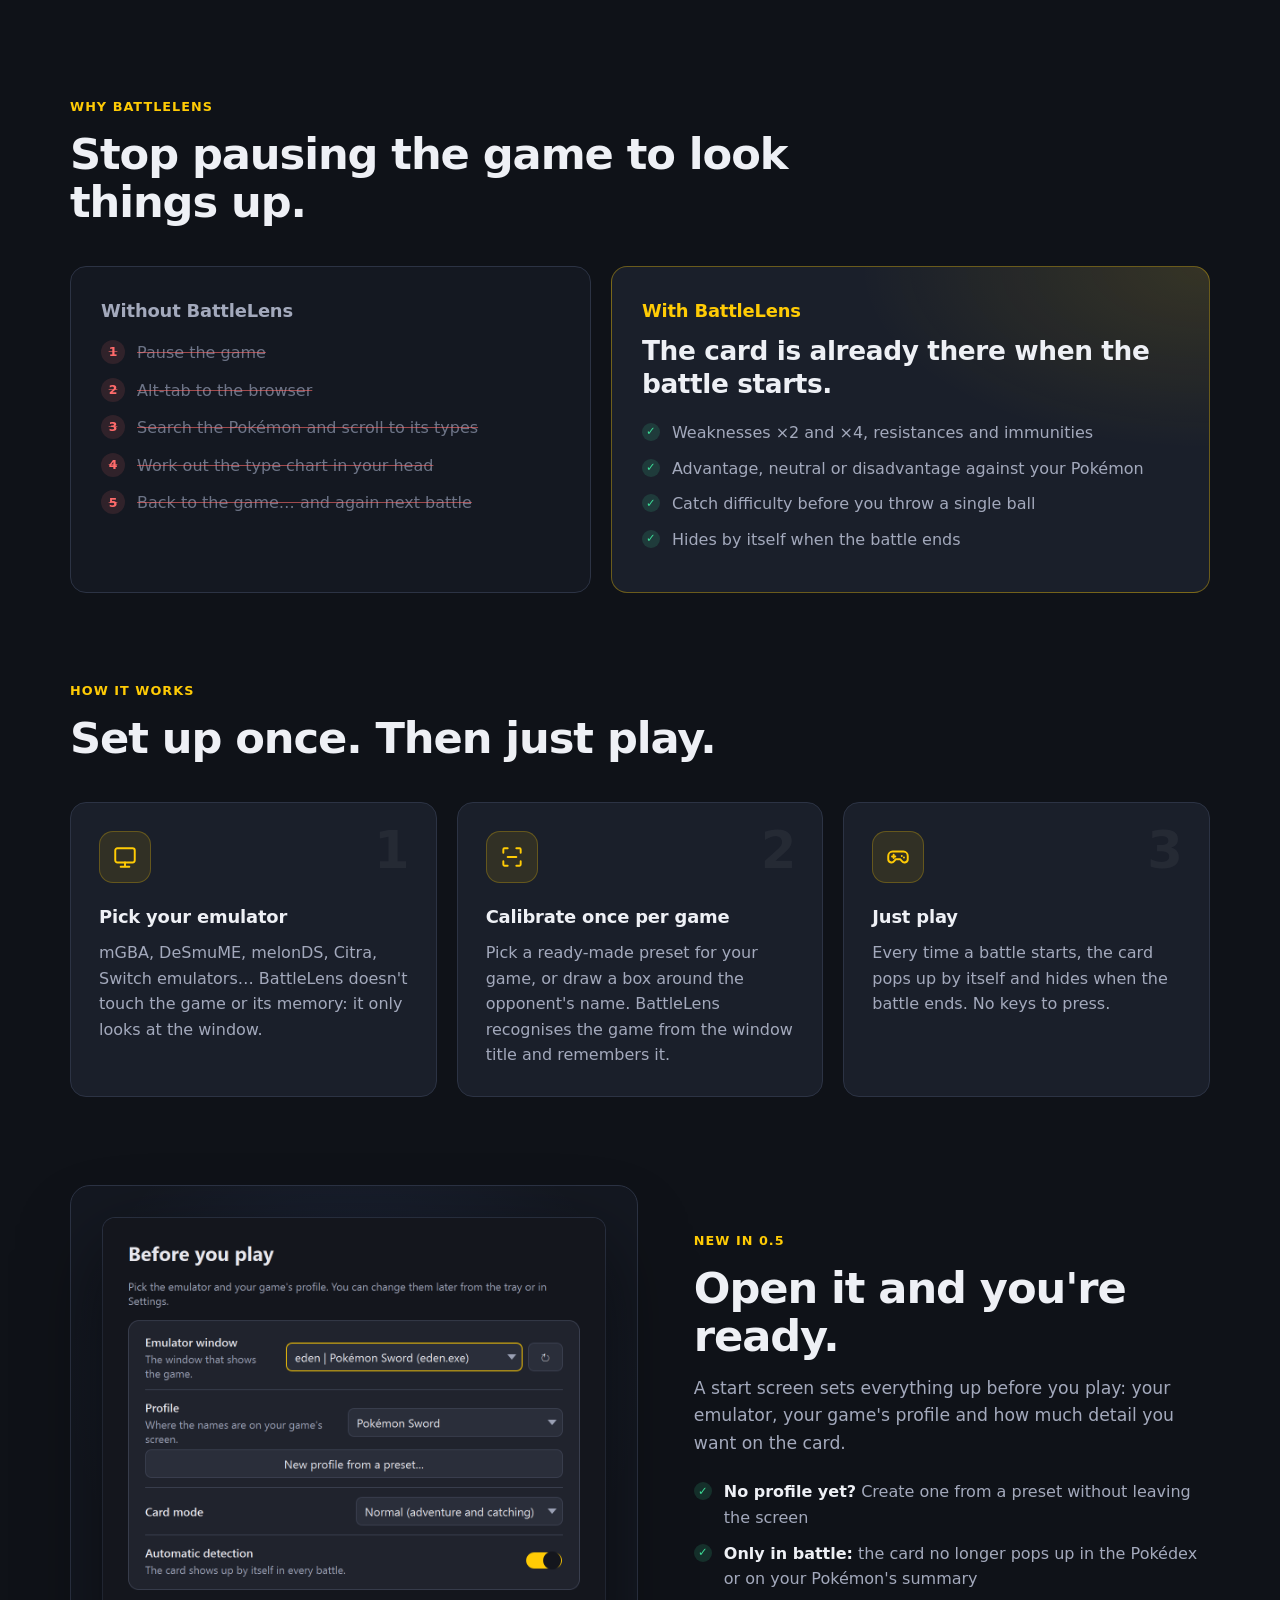
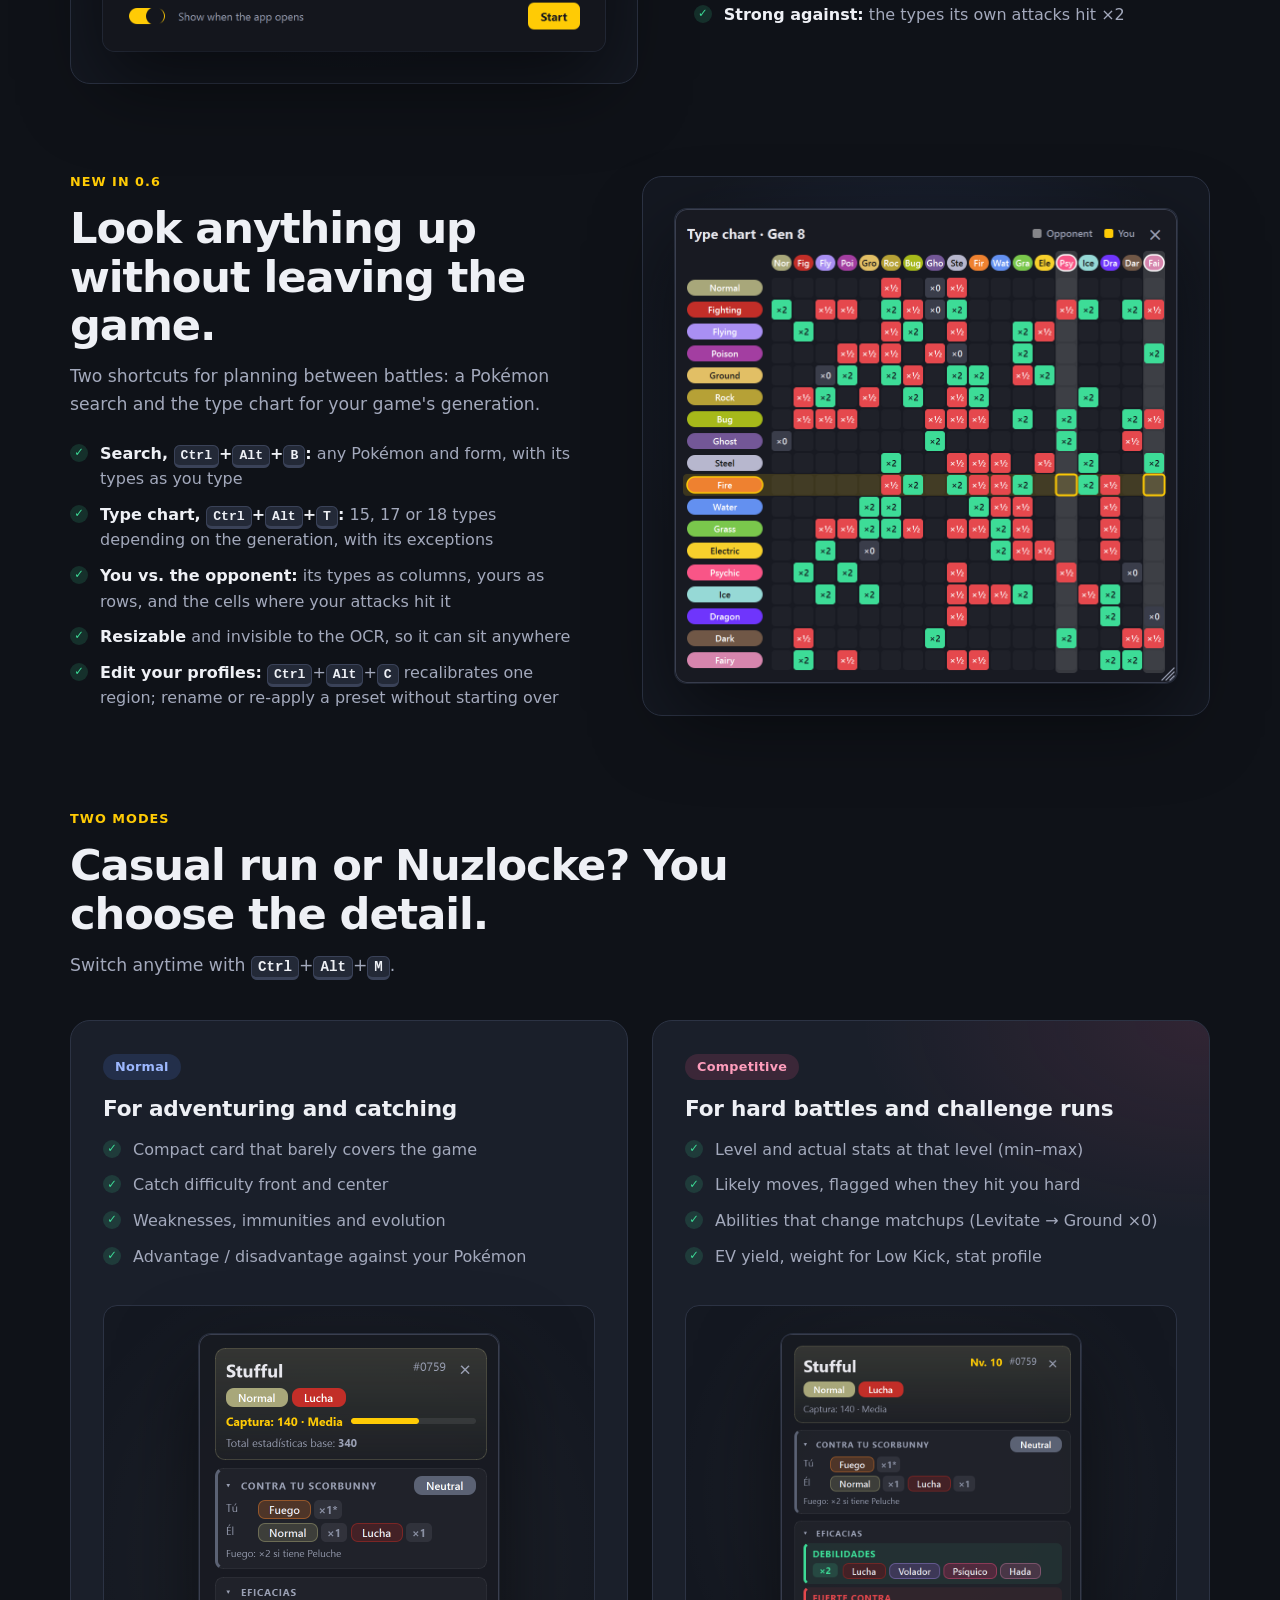
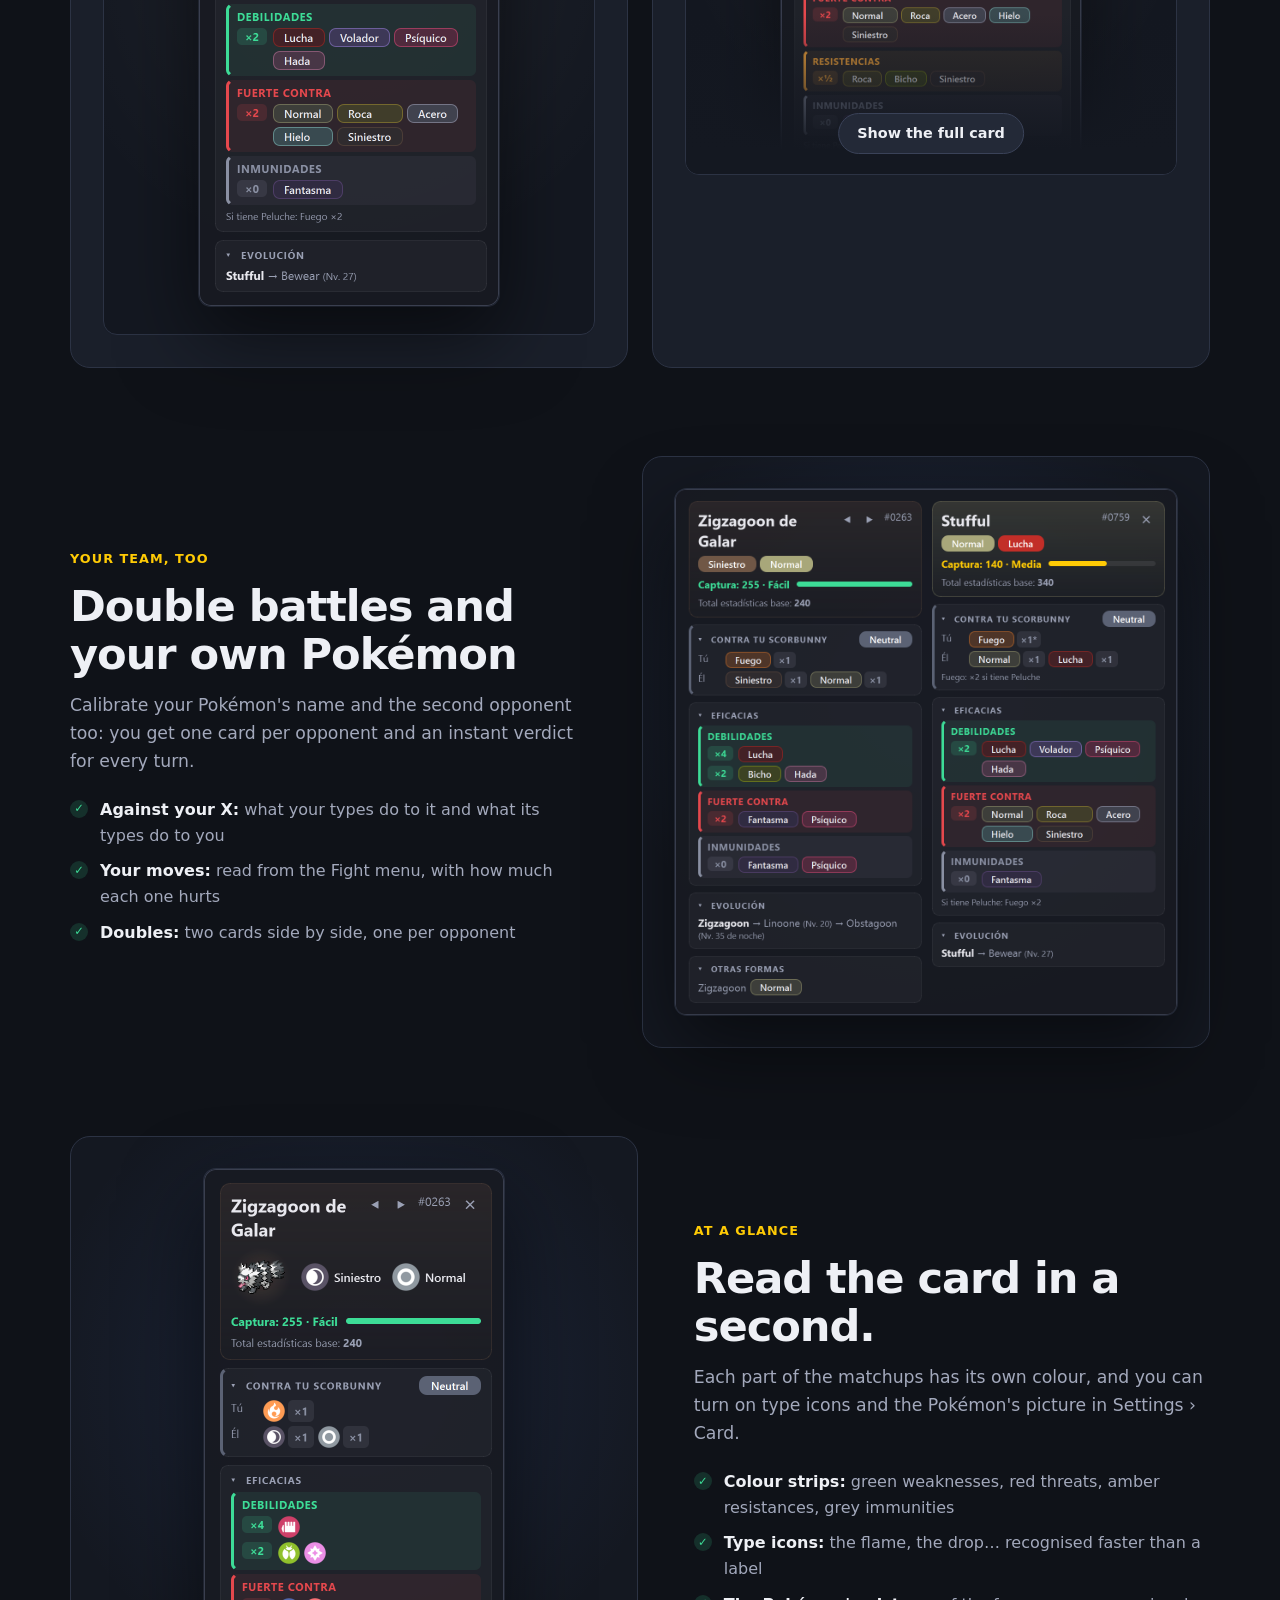
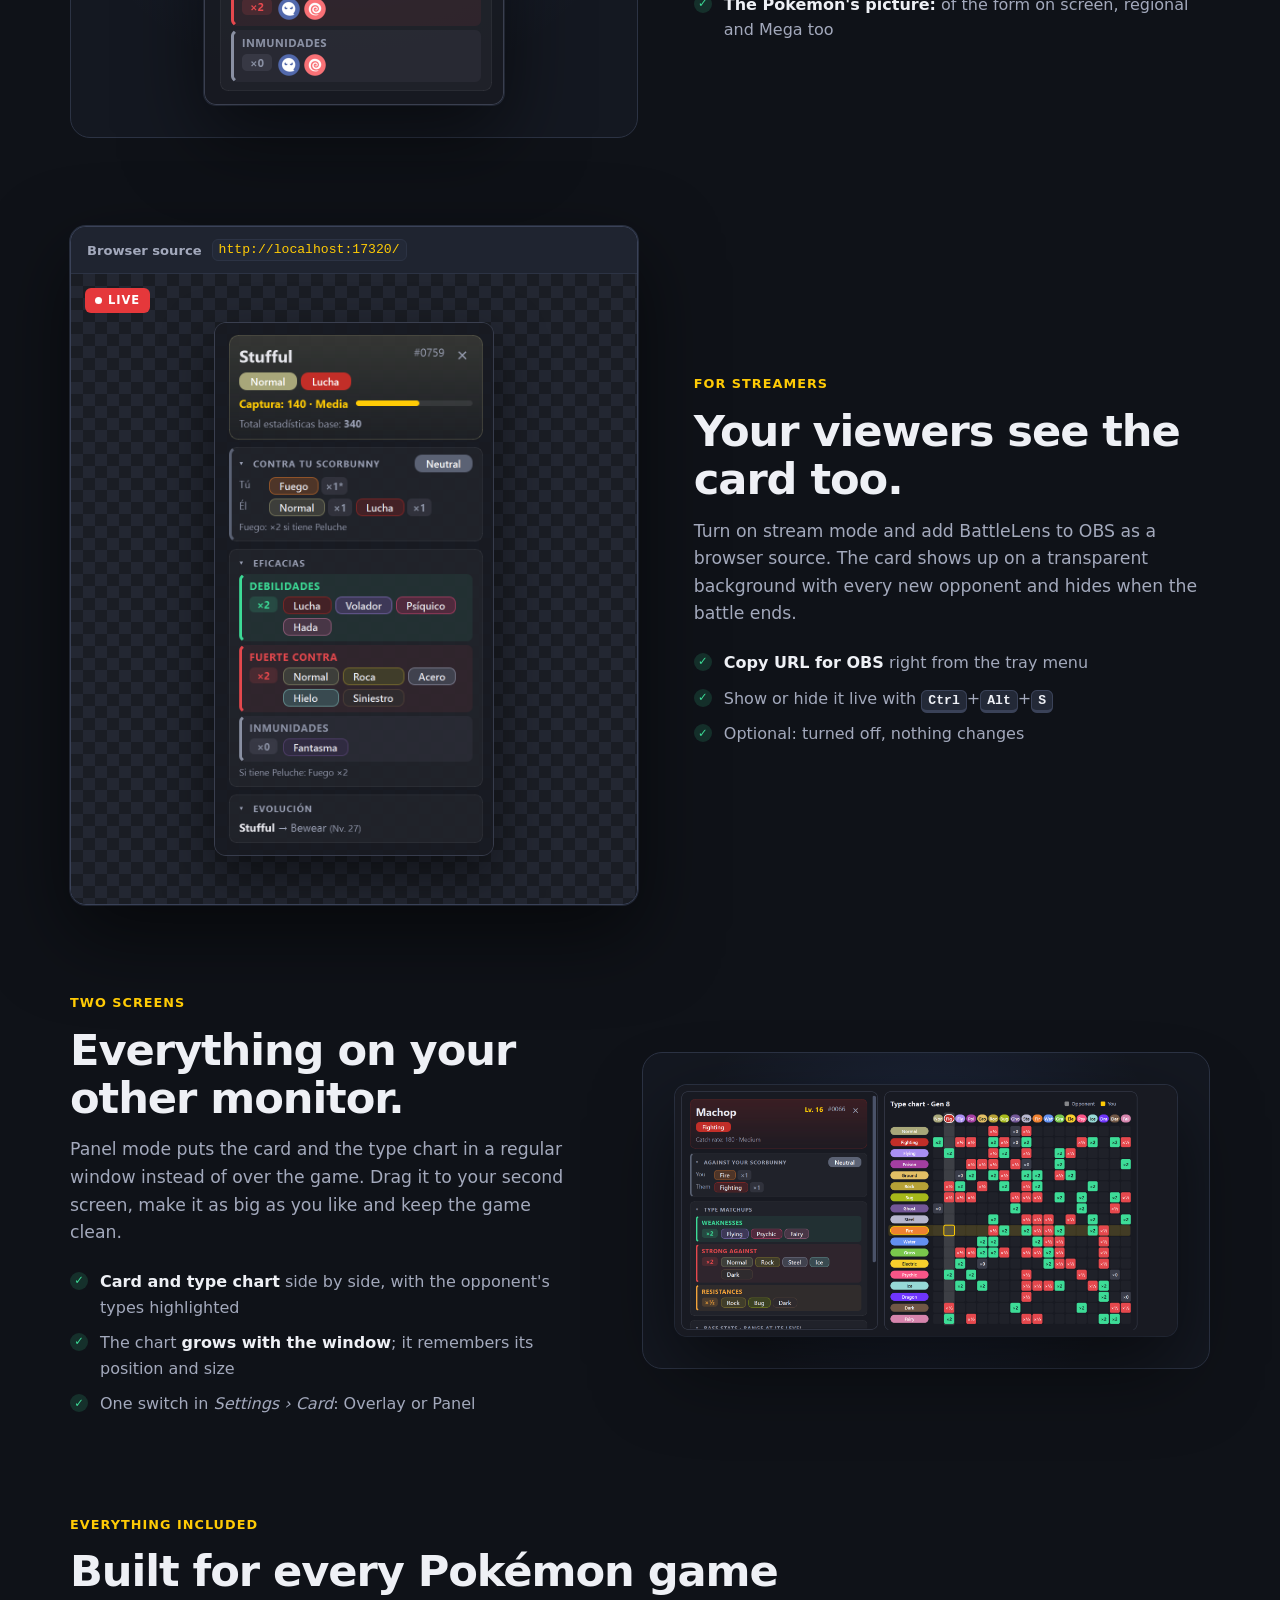
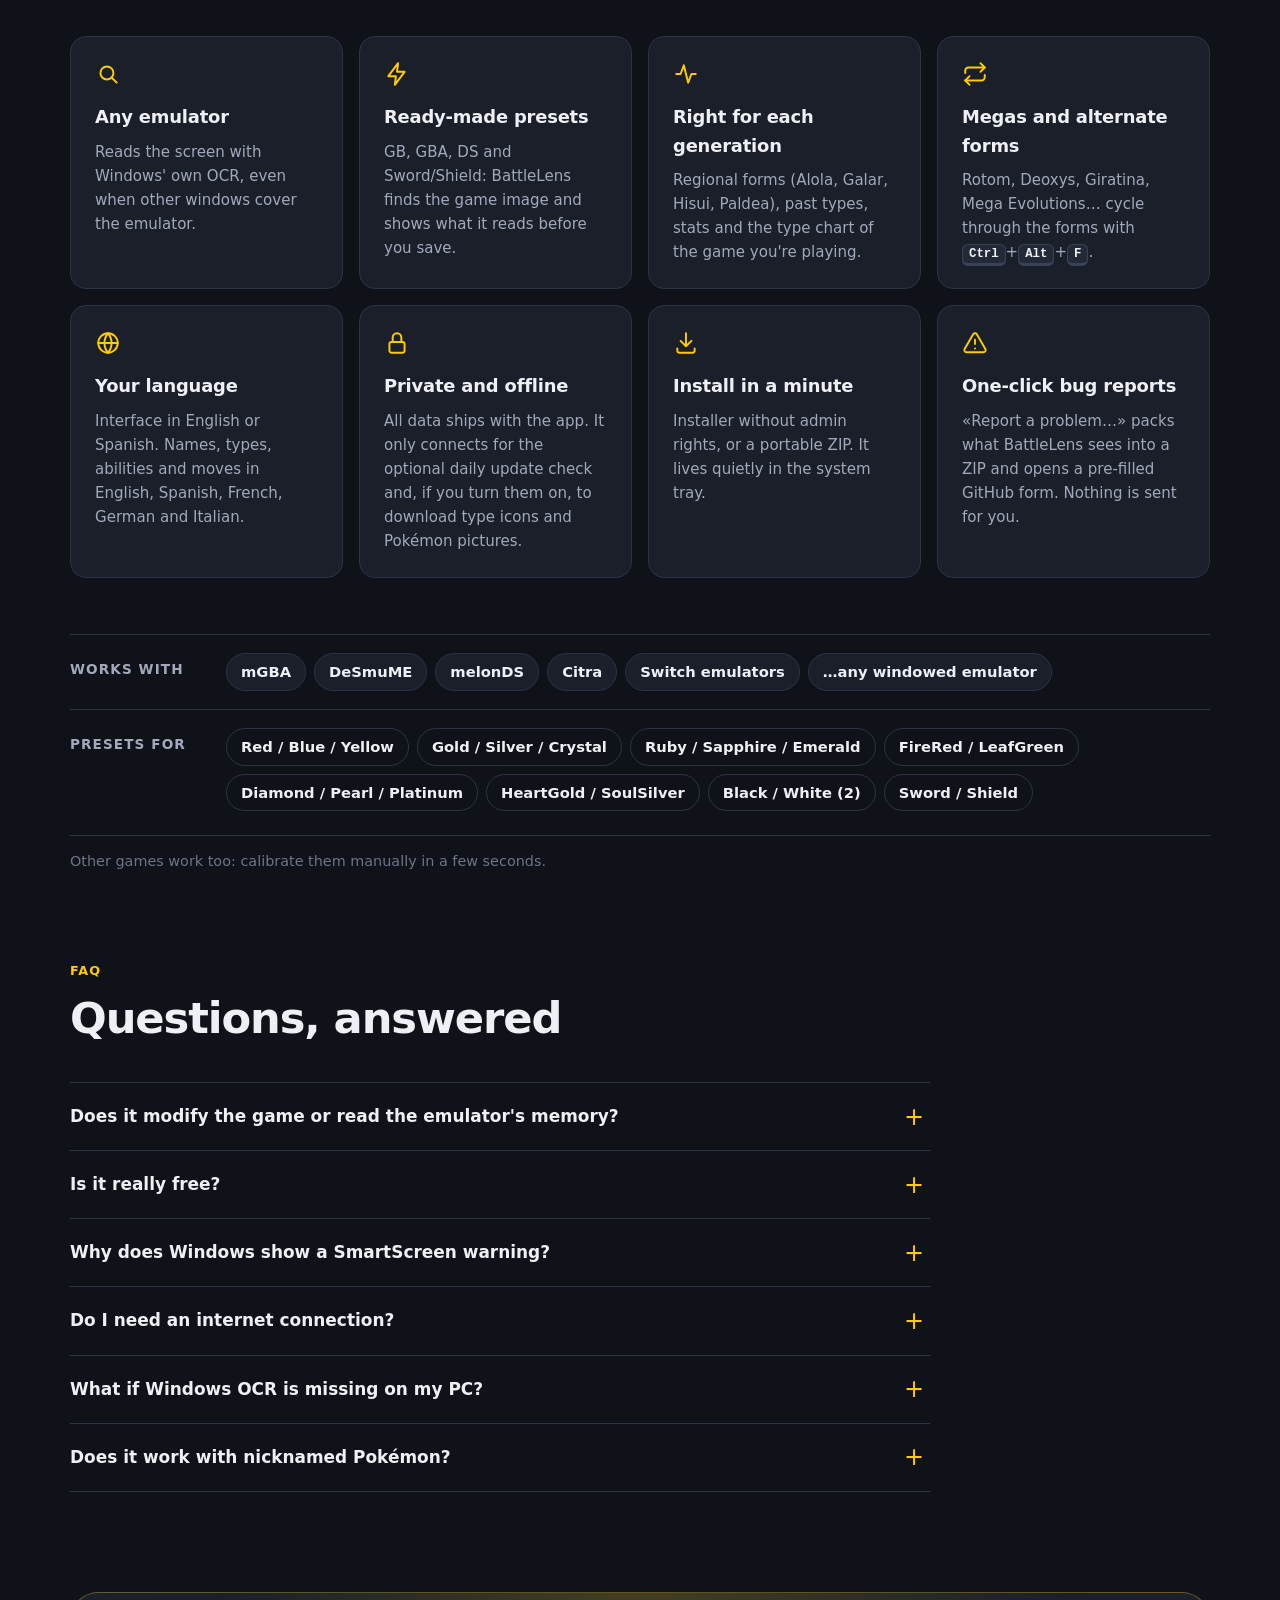
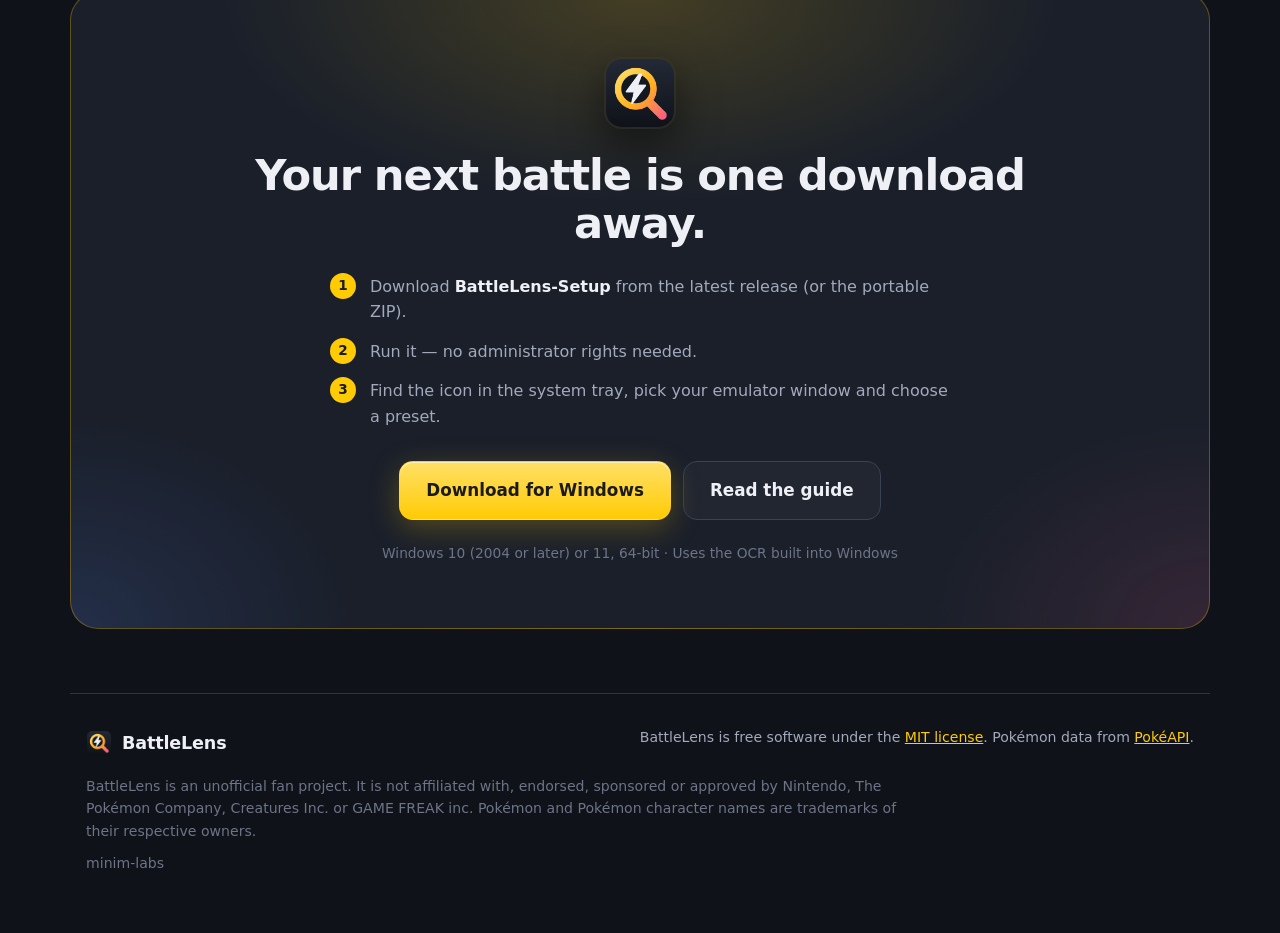
==== commit d26d1844: "docs: capturas con iconos y sprites reales y sección «De un vistazo» en la portada Los scripts de ca" ====
--- a/site/index.html
+++ b/site/index.html
@@ -322,6 +322,27 @@
       </figure>
     </section>
 
+    <!-- ================= iconos e imagen ================= -->
+    <section class="section split reverse" id="look">
+      <div class="split-text reveal">
+        <p class="eyebrow" data-en="At a glance" data-es="De un vistazo">At a glance</p>
+        <h2 data-en="Read the card in a second." data-es="Lee la ficha en un segundo.">Read the card in a second.</h2>
+        <p class="section-lead" data-en="Each part of the matchups has its own colour, and you can turn on type icons and the Pokémon's picture in Settings › Card."
+           data-es="Cada apartado de las eficacias tiene su color, y en Ajustes › Ficha puedes activar los iconos de tipo y la imagen del Pokémon.">Each part of the matchups has its own colour, and you can turn on type icons and the Pokémon's picture in Settings › Card.</p>
+        <ul class="checks">
+          <li data-en="<b>Colour strips:</b> green weaknesses, red threats, amber resistances, grey immunities" data-es="<b>Franjas de color:</b> debilidades en verde, amenazas en rojo, resistencias en ámbar e inmunidades en gris"><b>Colour strips:</b> green weaknesses, red threats, amber resistances, grey immunities</li>
+          <li data-en="<b>Type icons:</b> the flame, the drop… recognised faster than a label" data-es="<b>Iconos de tipo:</b> la llama, la gota… se reconocen antes que una etiqueta"><b>Type icons:</b> the flame, the drop… recognised faster than a label</li>
+          <li data-en="<b>The Pokémon's picture:</b> of the form on screen, regional and Mega too" data-es="<b>La imagen del Pokémon:</b> de la forma que ves, también regionales y megas"><b>The Pokémon's picture:</b> of the form on screen, regional and Mega too</li>
+        </ul>
+      </div>
+      <figure class="split-shot reveal">
+        <img src="assets/card-look.png" width="300" height="536" loading="lazy"
+             alt="Galarian Zigzagoon card with its picture, type icons and colour strips for each matchup group"
+             data-en-alt="Galarian Zigzagoon card with its picture, type icons and colour strips for each matchup group"
+             data-es-alt="Ficha de Zigzagoon de Galar con su imagen, iconos de tipo y franjas de color en cada apartado de las eficacias">
+      </figure>
+    </section>
+
     <!-- ================= streaming ================= -->
     <section class="section split reverse" id="stream">
       <div class="split-text reveal">
@@ -409,8 +430,8 @@
         <div class="feature reveal">
           <svg class="f-icon" viewBox="0 0 24 24" aria-hidden="true"><rect x="5" y="11" width="14" height="10" rx="2"/><path d="M8 11V7a4 4 0 0 1 8 0v4"/></svg>
           <h3 data-en="Private and offline" data-es="Privado y sin conexión">Private and offline</h3>
-          <p data-en="All data ships with the app. The only connection is an optional daily update check."
-             data-es="Todos los datos van incluidos. La única conexión es una comprobación diaria de actualizaciones, opcional.">All data ships with the app. The only connection is an optional daily update check.</p>
+          <p data-en="All data ships with the app. It only connects for the optional daily update check and, if you turn them on, to download type icons and Pokémon pictures."
+             data-es="Todos los datos van incluidos. Solo se conecta para la comprobación diaria de actualizaciones, opcional, y para descargar los iconos de tipo y las imágenes de los Pokémon si los activas.">All data ships with the app. It only connects for the optional daily update check and, if you turn them on, to download type icons and Pokémon pictures.</p>
         </div>
         <div class="feature reveal">
           <svg class="f-icon" viewBox="0 0 24 24" aria-hidden="true"><path d="M12 3v12M7 10l5 5 5-5"/><path d="M4 17v2a2 2 0 0 0 2 2h12a2 2 0 0 0 2-2v-2"/></svg>
@@ -478,8 +499,8 @@
         </details>
         <details>
           <summary data-en="Do I need an internet connection?" data-es="¿Necesito conexión a internet?">Do I need an internet connection?</summary>
-          <p data-en="No. All Pokémon data ships with the app. The only connection is an optional daily check for new versions."
-             data-es="No. Todos los datos de Pokémon van incluidos. La única conexión es una comprobación diaria de versiones nuevas, opcional.">No. All Pokémon data ships with the app. The only connection is an optional daily check for new versions.</p>
+          <p data-en="No. All Pokémon data ships with the app. It only connects for the optional daily check for new versions and, if you turn them on, to download type icons and Pokémon pictures (once each; offline the card shows without them)."
+             data-es="No. Todos los datos de Pokémon van incluidos. Solo se conecta para la comprobación diaria de versiones nuevas, opcional, y para descargar los iconos de tipo y las imágenes de los Pokémon si los activas (una vez cada uno; sin conexión la ficha sale sin ellos).">No. All Pokémon data ships with the app. It only connects for the optional daily check for new versions and, if you turn them on, to download type icons and Pokémon pictures (once each; offline the card shows without them).</p>
         </details>
         <details>
           <summary data-en="What if Windows OCR is missing on my PC?" data-es="¿Y si a mi PC le falta el OCR de Windows?">What if Windows OCR is missing on my PC?</summary>
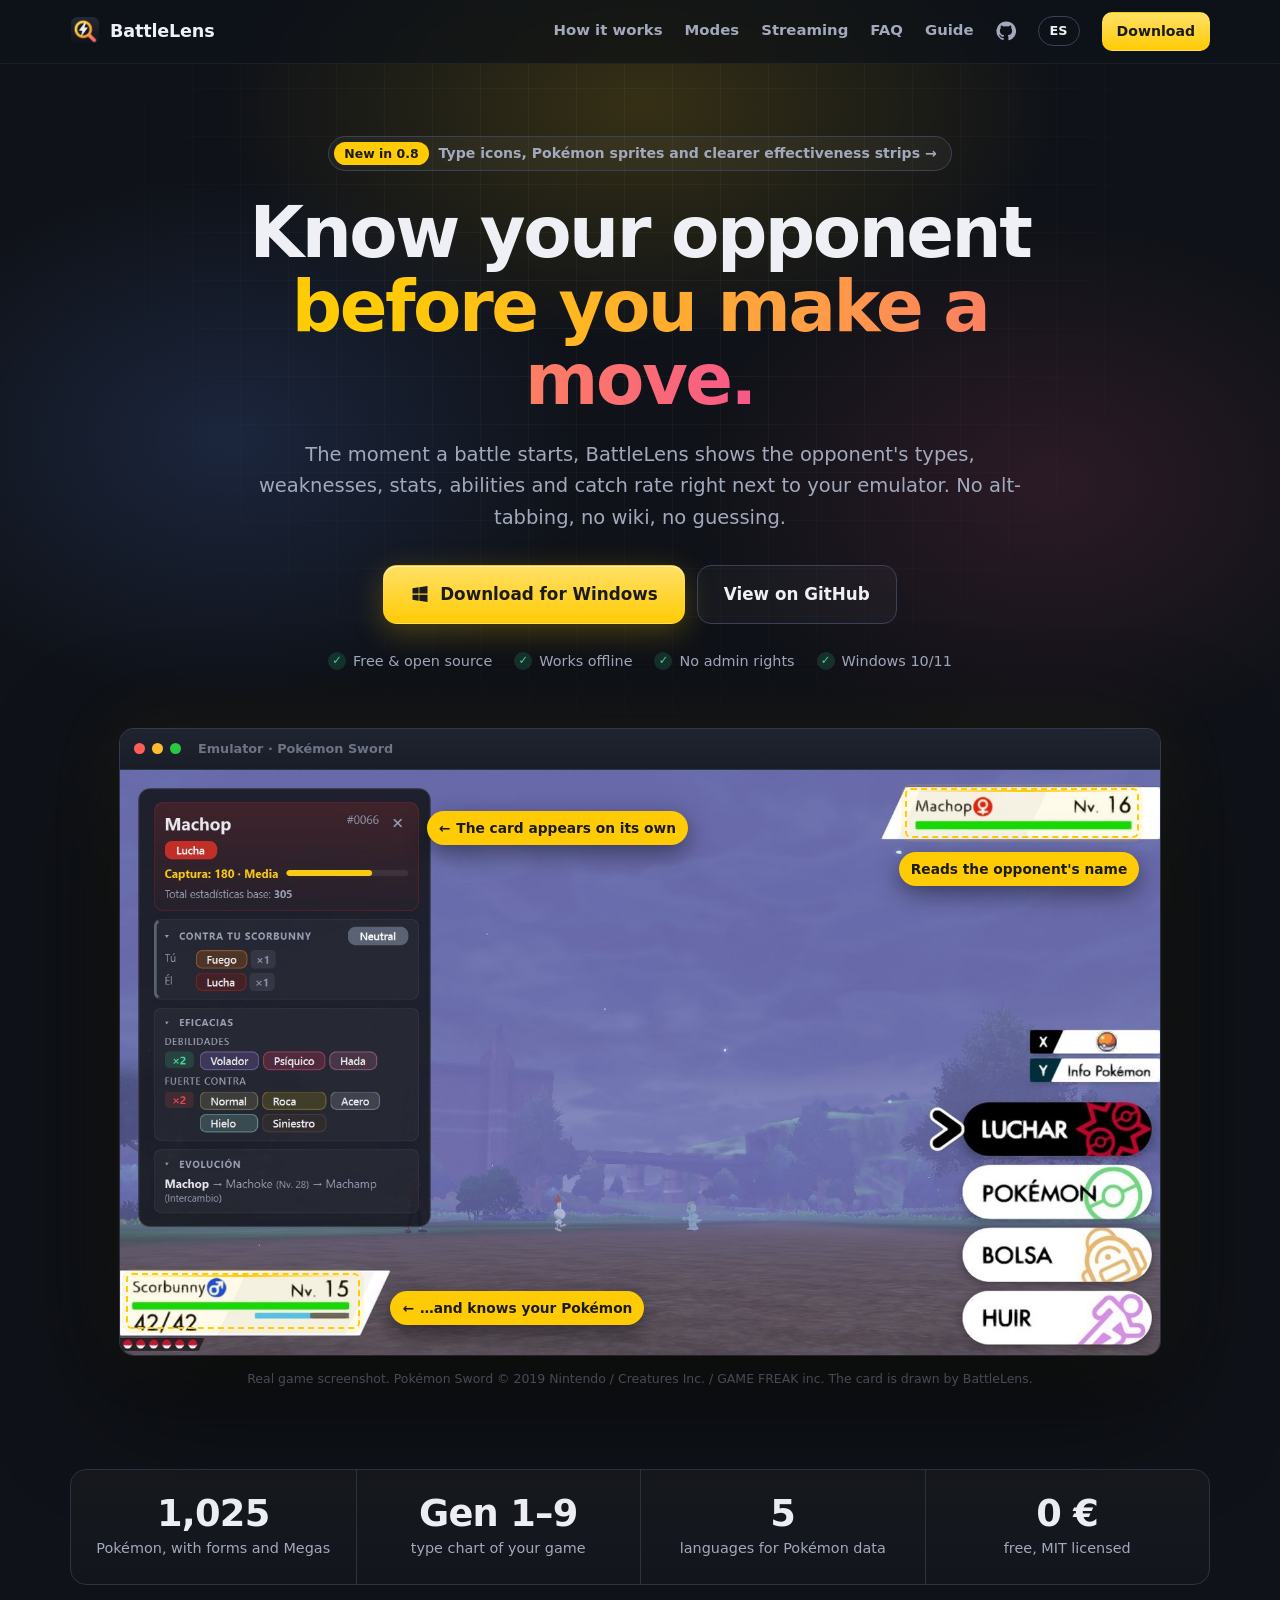
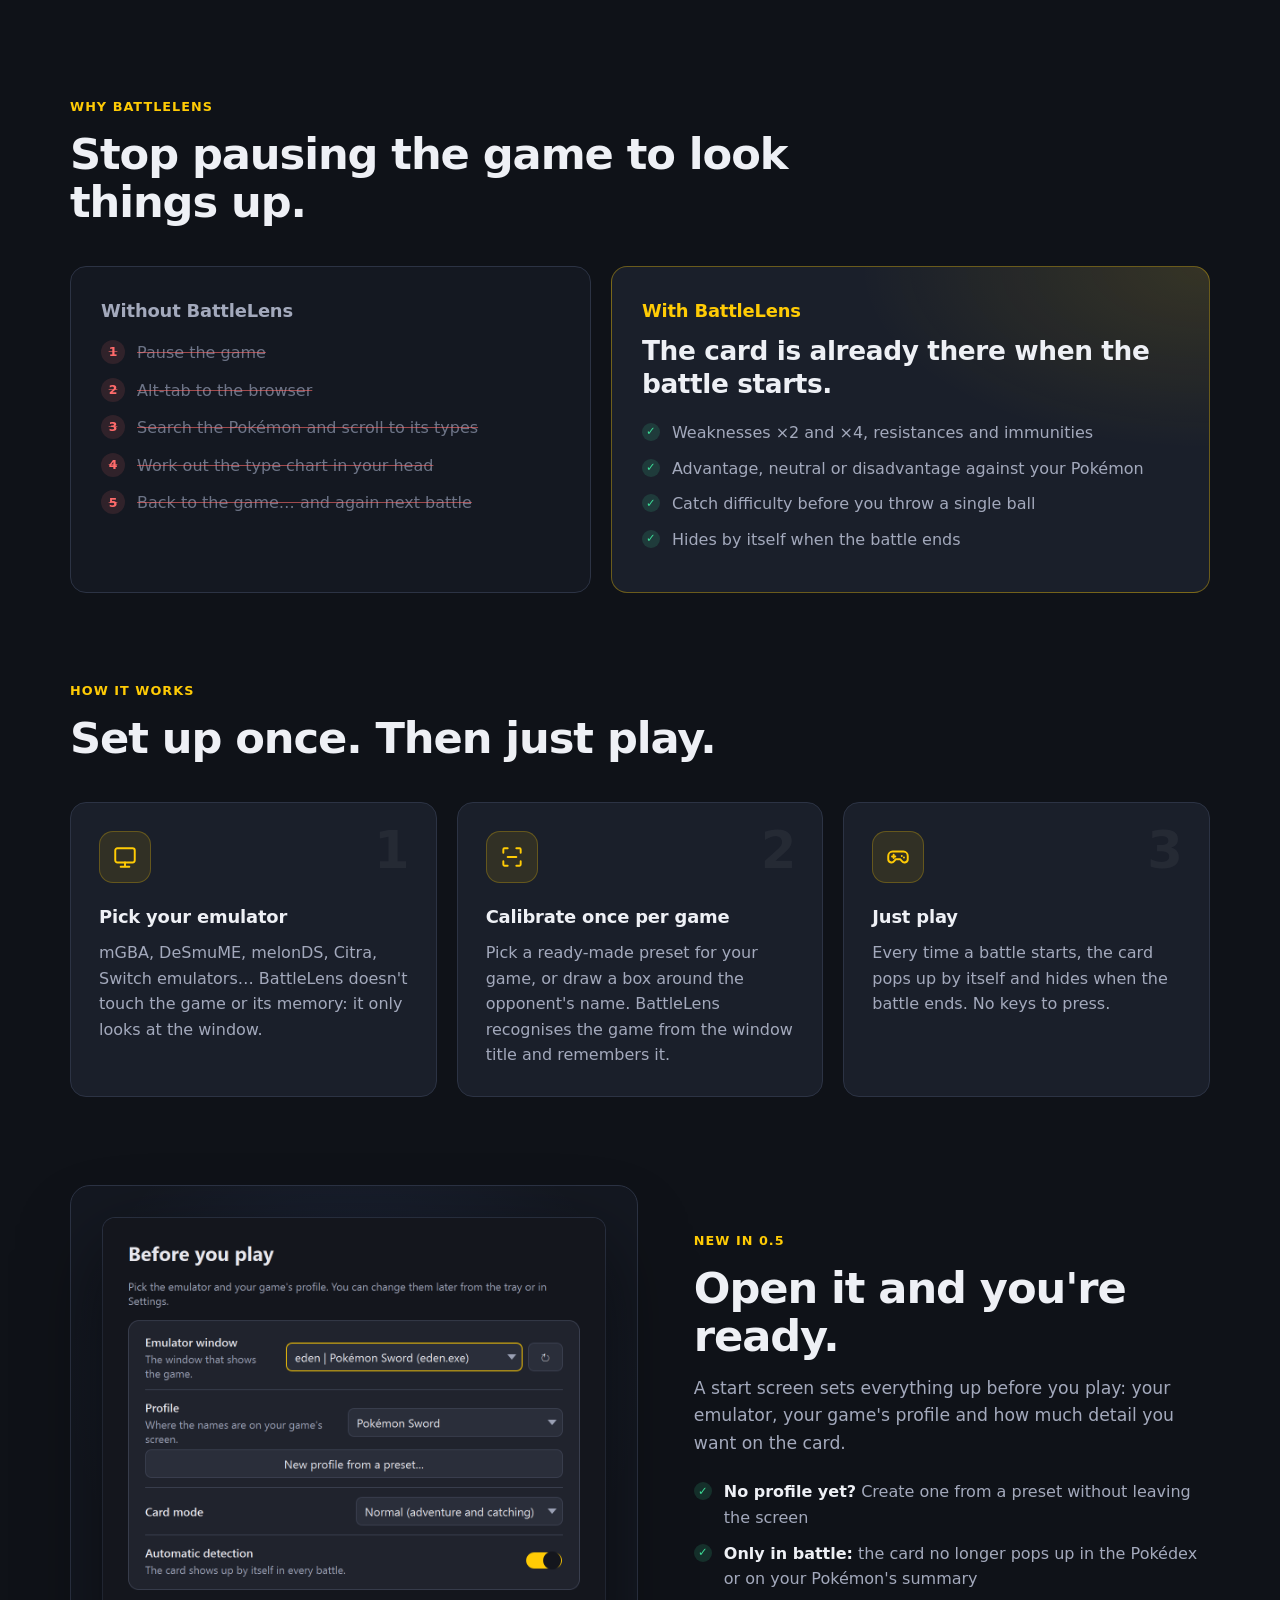
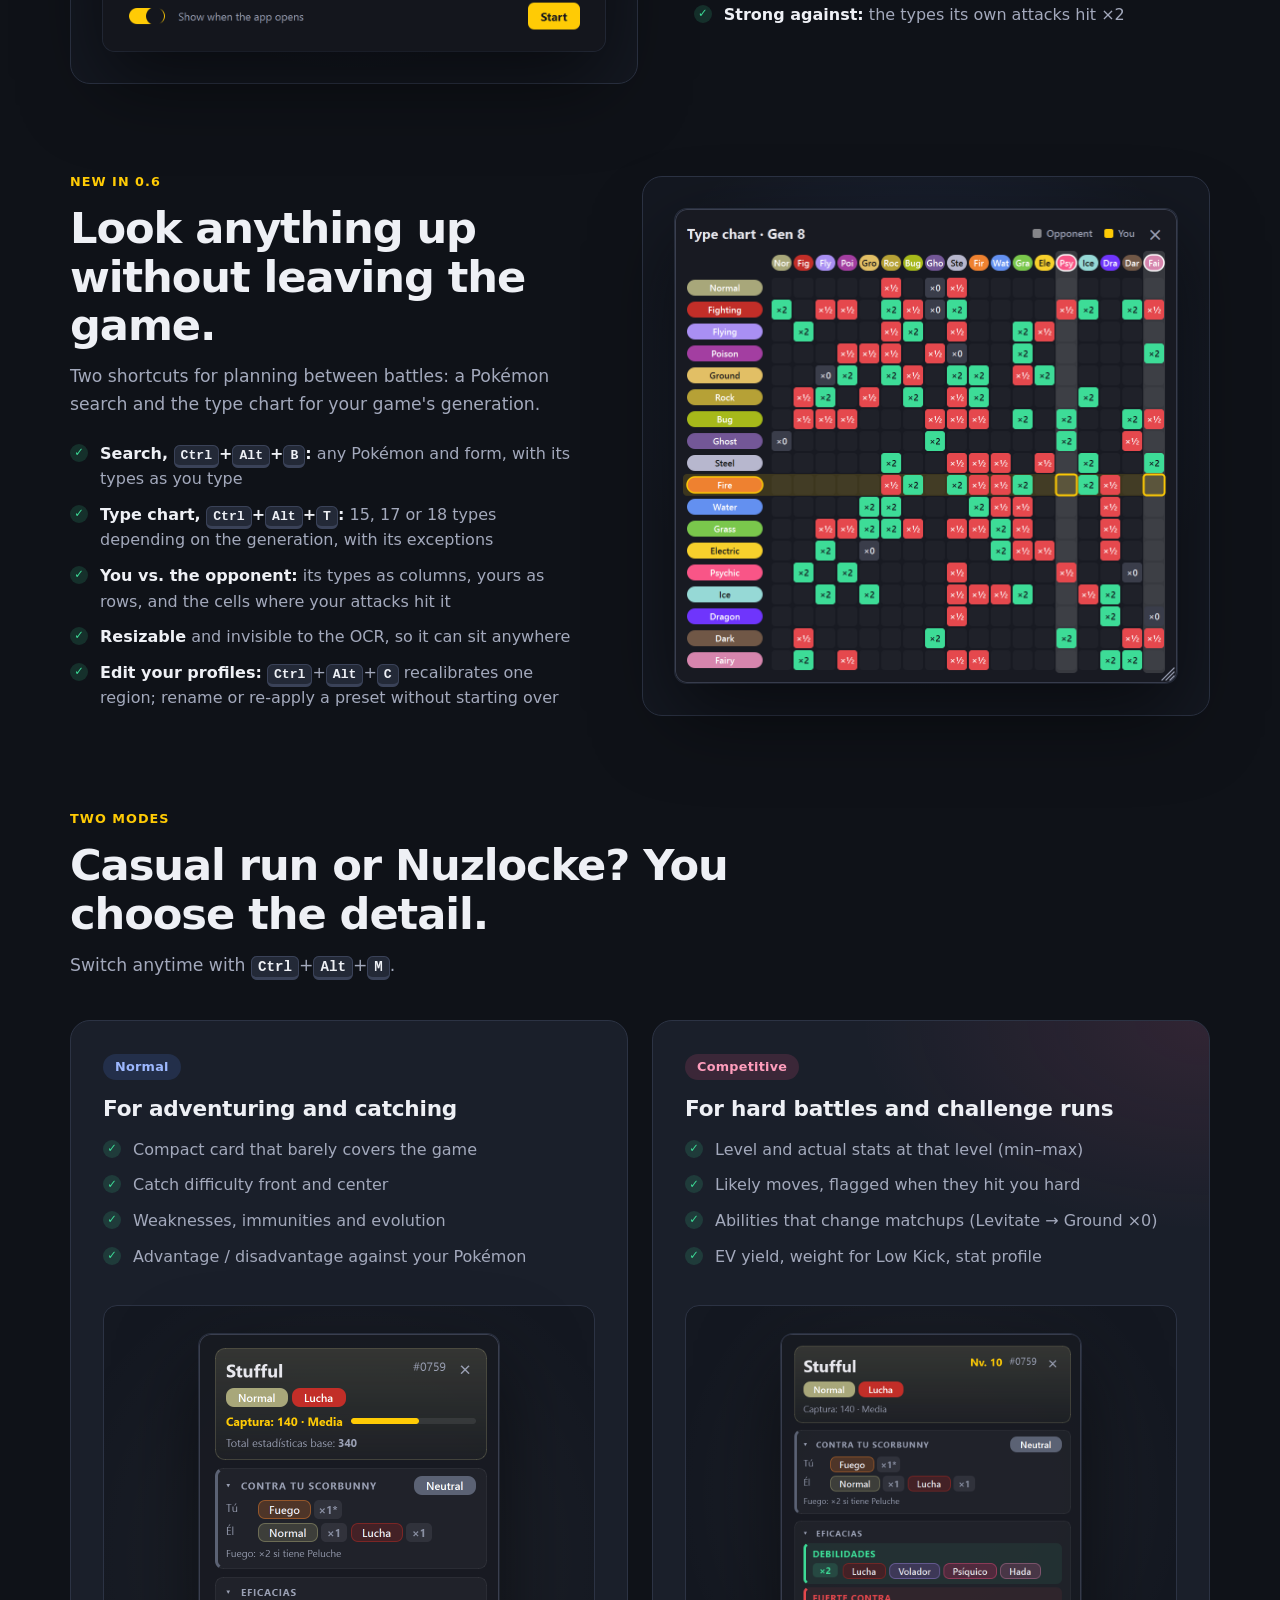
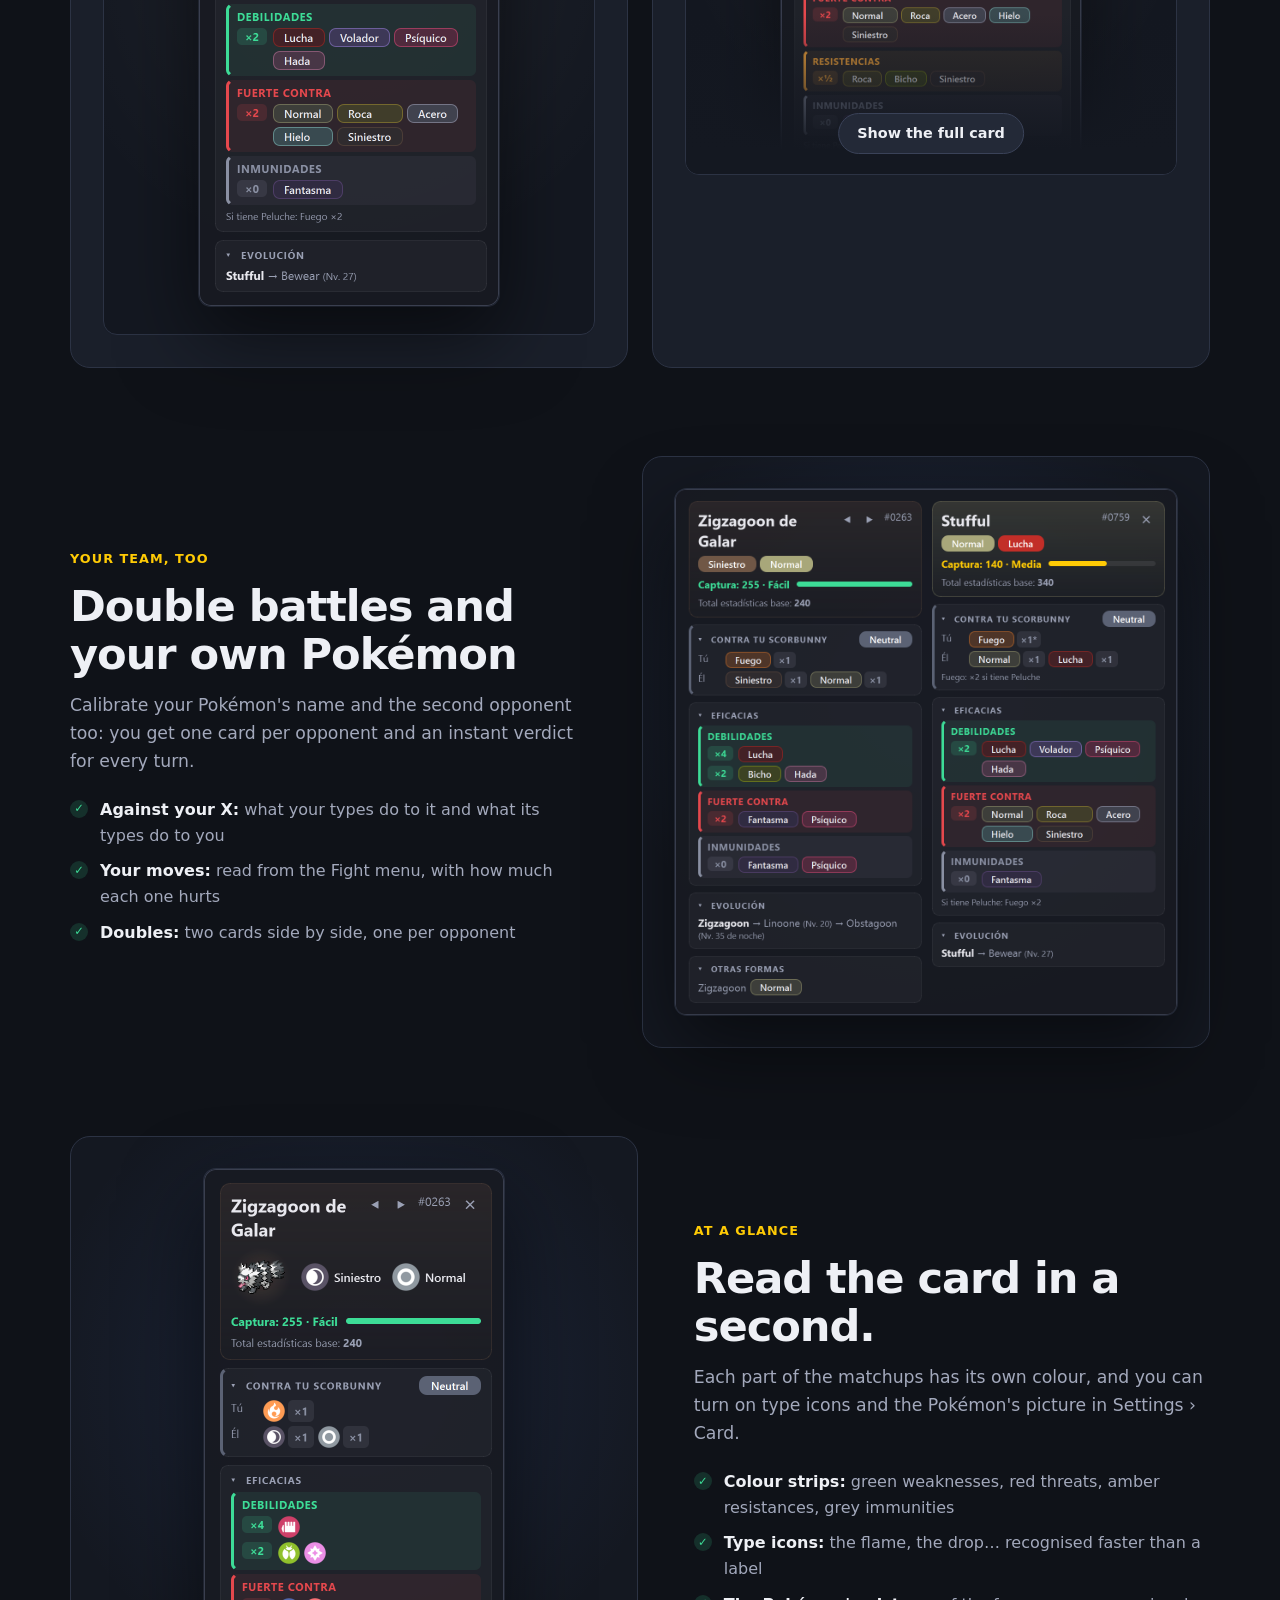
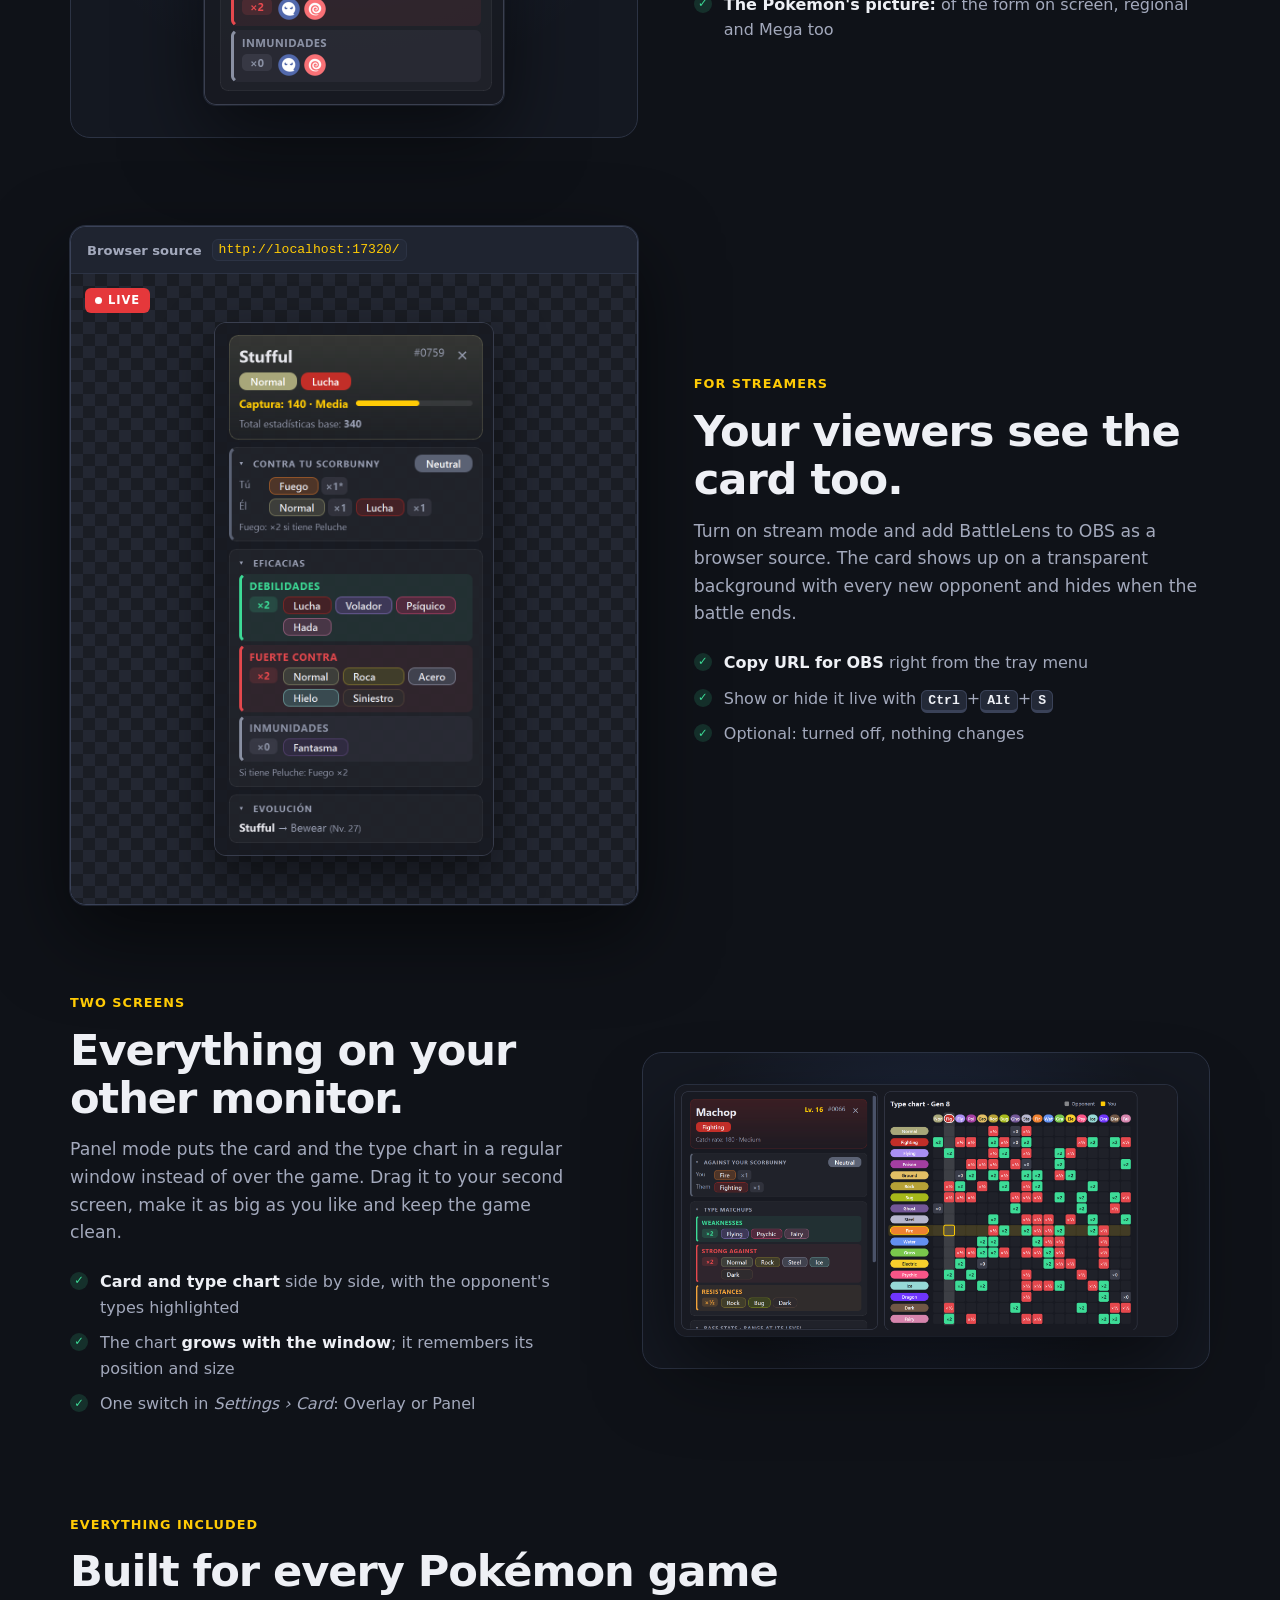
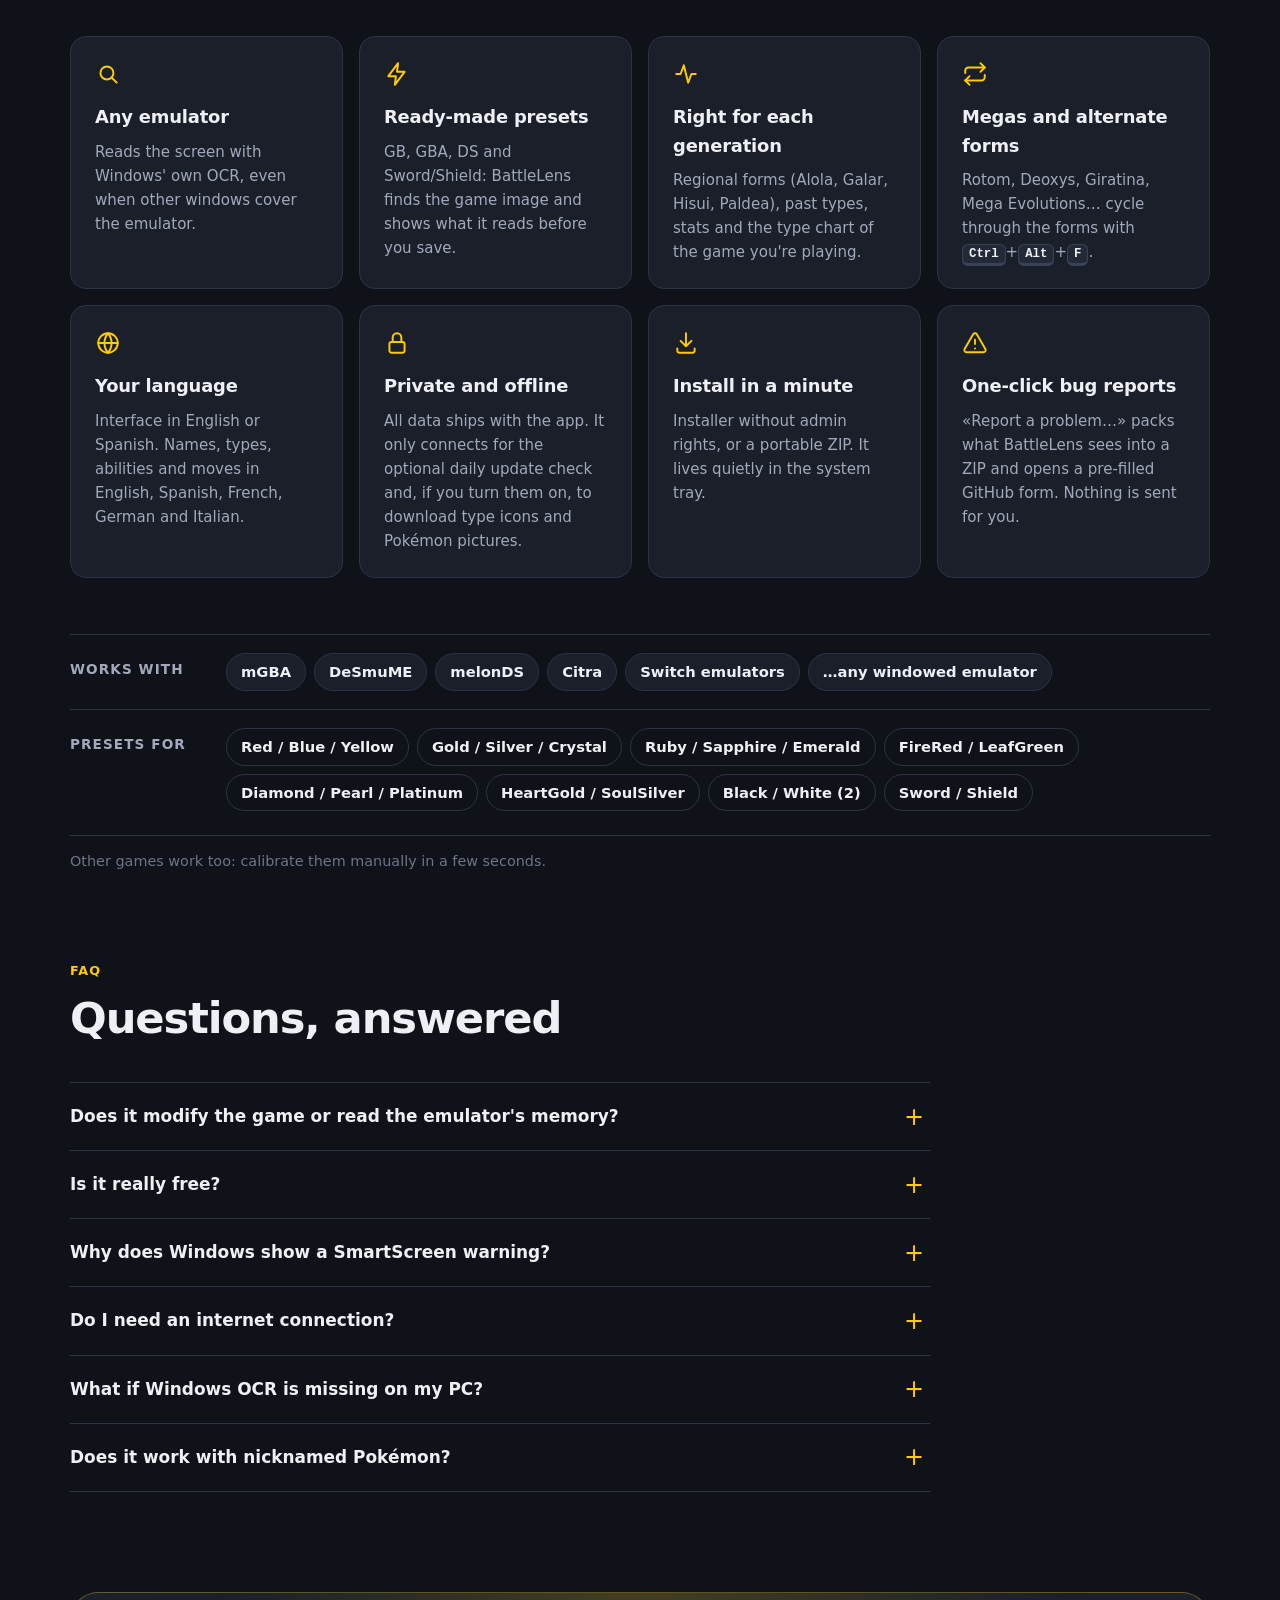
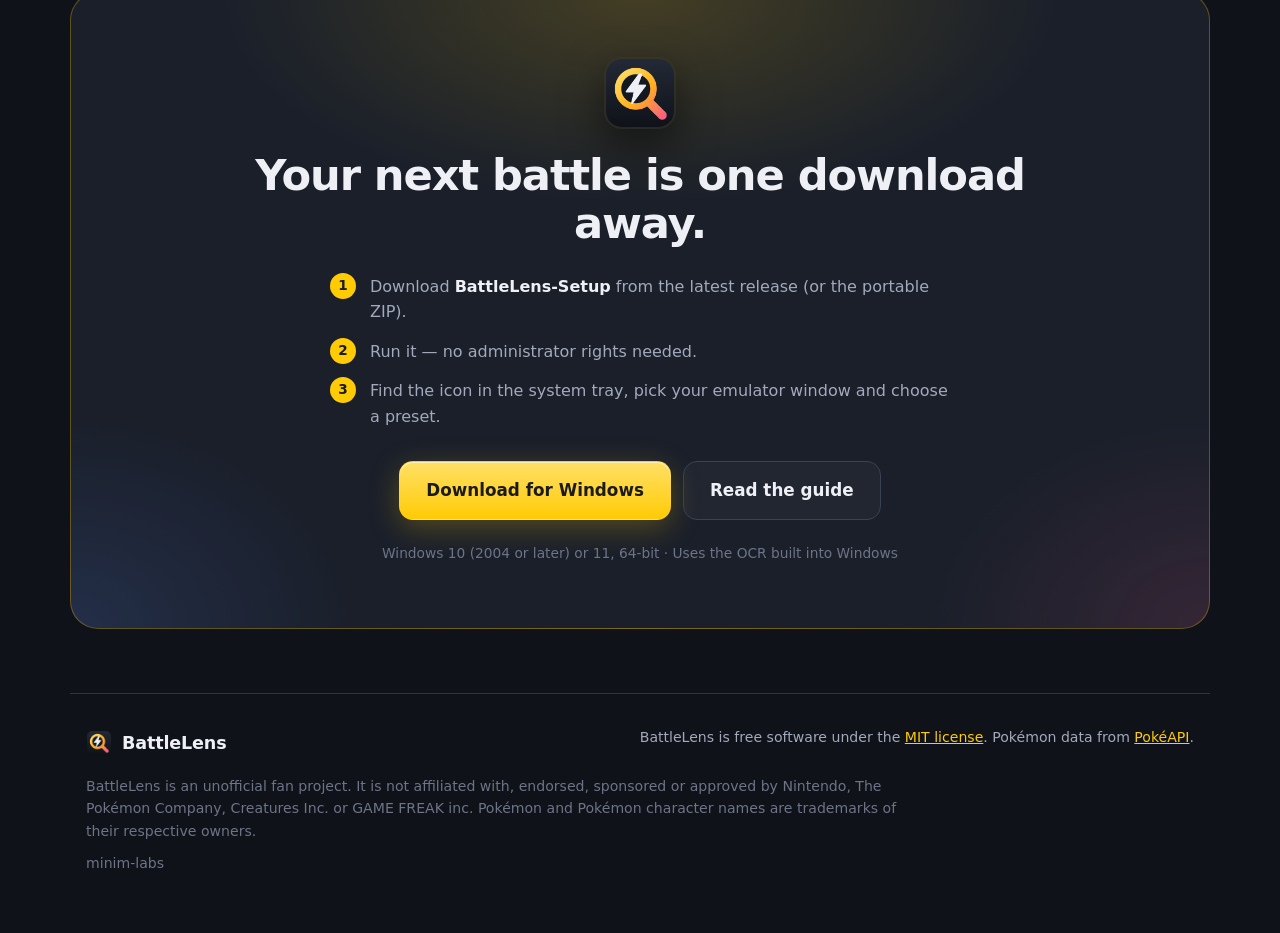
==== commit ac2f2512: "docs: aviso de novedades de la portada apunta a la 0.8 Co-Authored-By: Claude Opus 5.5 <noreply@anth" ====
--- a/site/index.html
+++ b/site/index.html
@@ -85,8 +85,8 @@
       <div class="hero-glow" aria-hidden="true"></div>
       <div class="hero-text">
         <a class="badge" data-umami-event="release-notes" data-umami-event-place="hero" href="https://github.com/minimorcy/battlelens/releases/latest" target="_blank" rel="noopener">
-          <span class="badge-tag" data-en="New in 0.7" data-es="Novedades 0.7">New in 0.7</span>
-          <span data-en="Panel mode for two screens and form arrows on the card →" data-es="Modo panel para dos pantallas y flechas de forma en la ficha →">Panel mode for two screens and form arrows on the card →</span>
+          <span class="badge-tag" data-en="New in 0.8" data-es="Novedades 0.8">New in 0.8</span>
+          <span data-en="Type icons, Pokémon sprites and clearer effectiveness strips →" data-es="Iconos de tipo, imagen del Pokémon y eficacias más claras →">Type icons, Pokémon sprites and clearer effectiveness strips →</span>
         </a>
         <h1 data-en="Know your opponent<br><span class=&quot;hl&quot;>before you make a move.</span>"
             data-es="Conoce a tu rival<br><span class=&quot;hl&quot;>antes de mover ficha.</span>">Know your opponent<br><span class="hl">before you make a move.</span></h1>
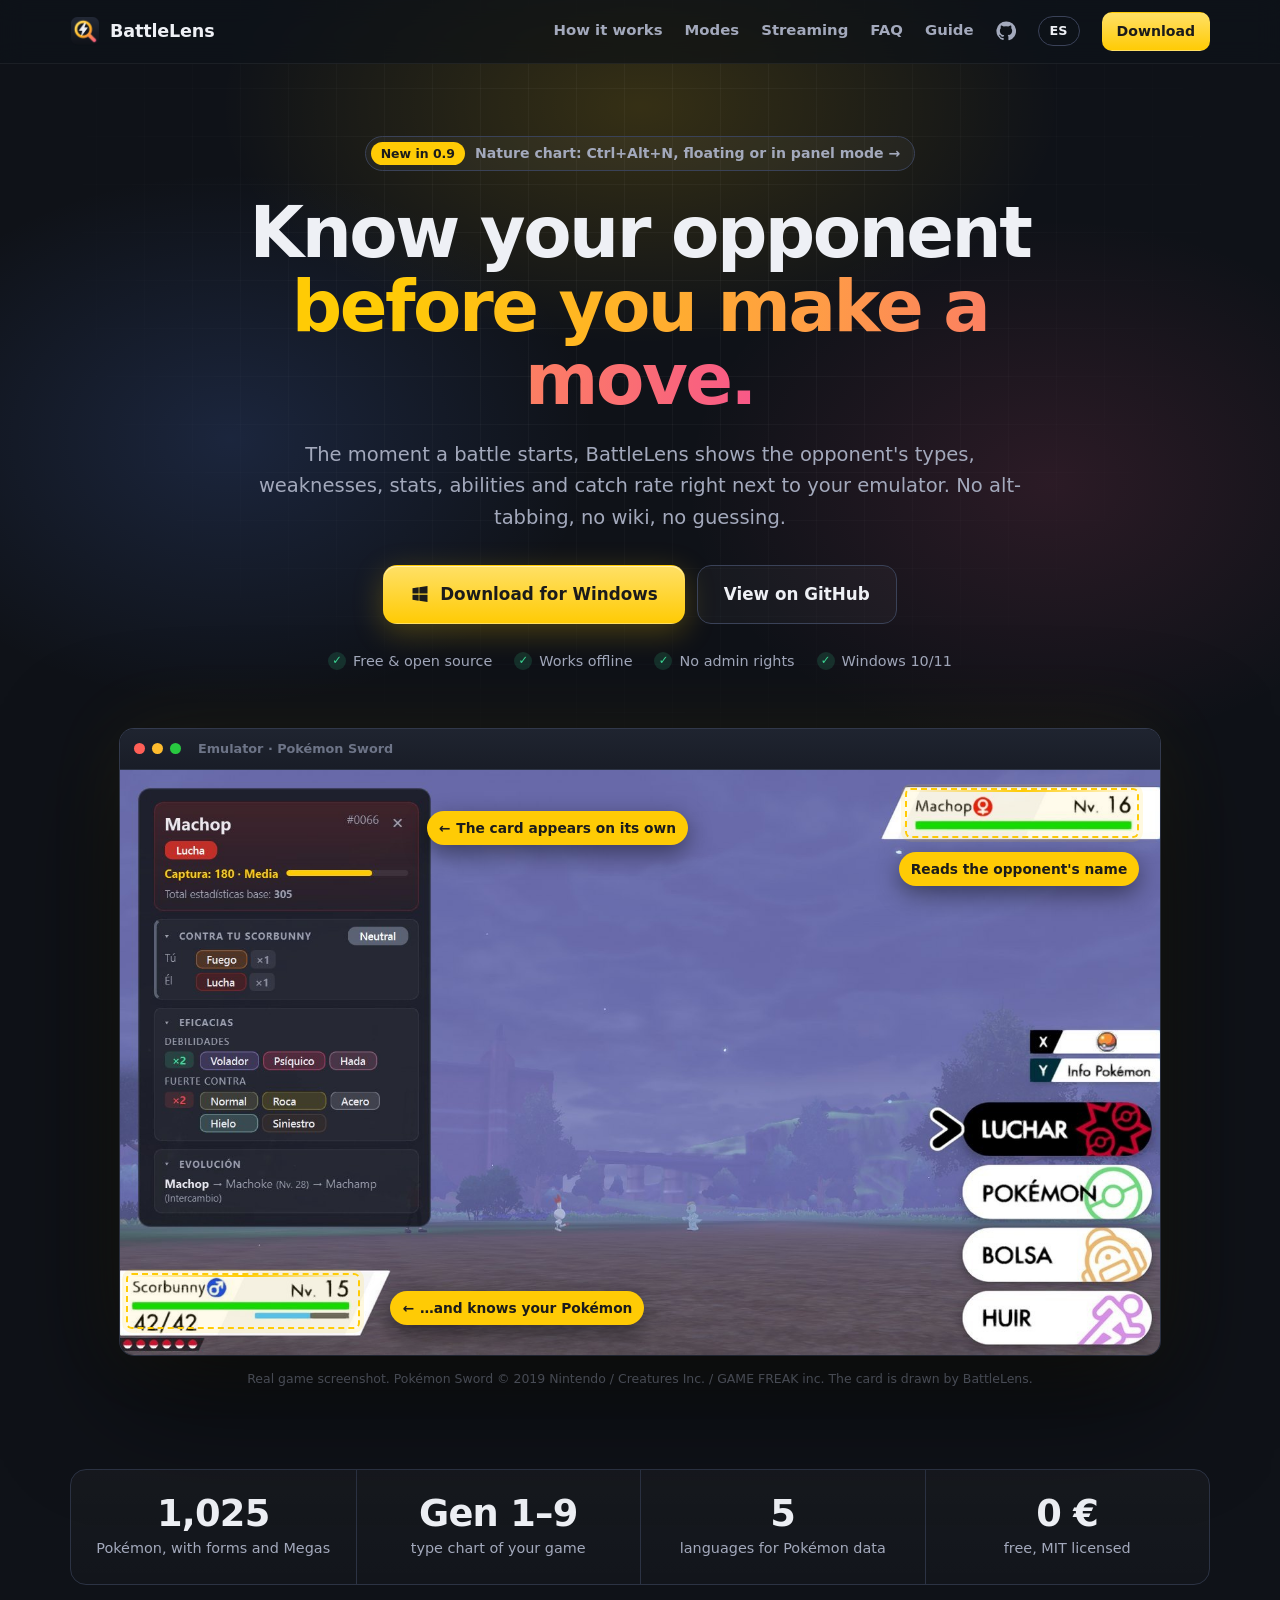
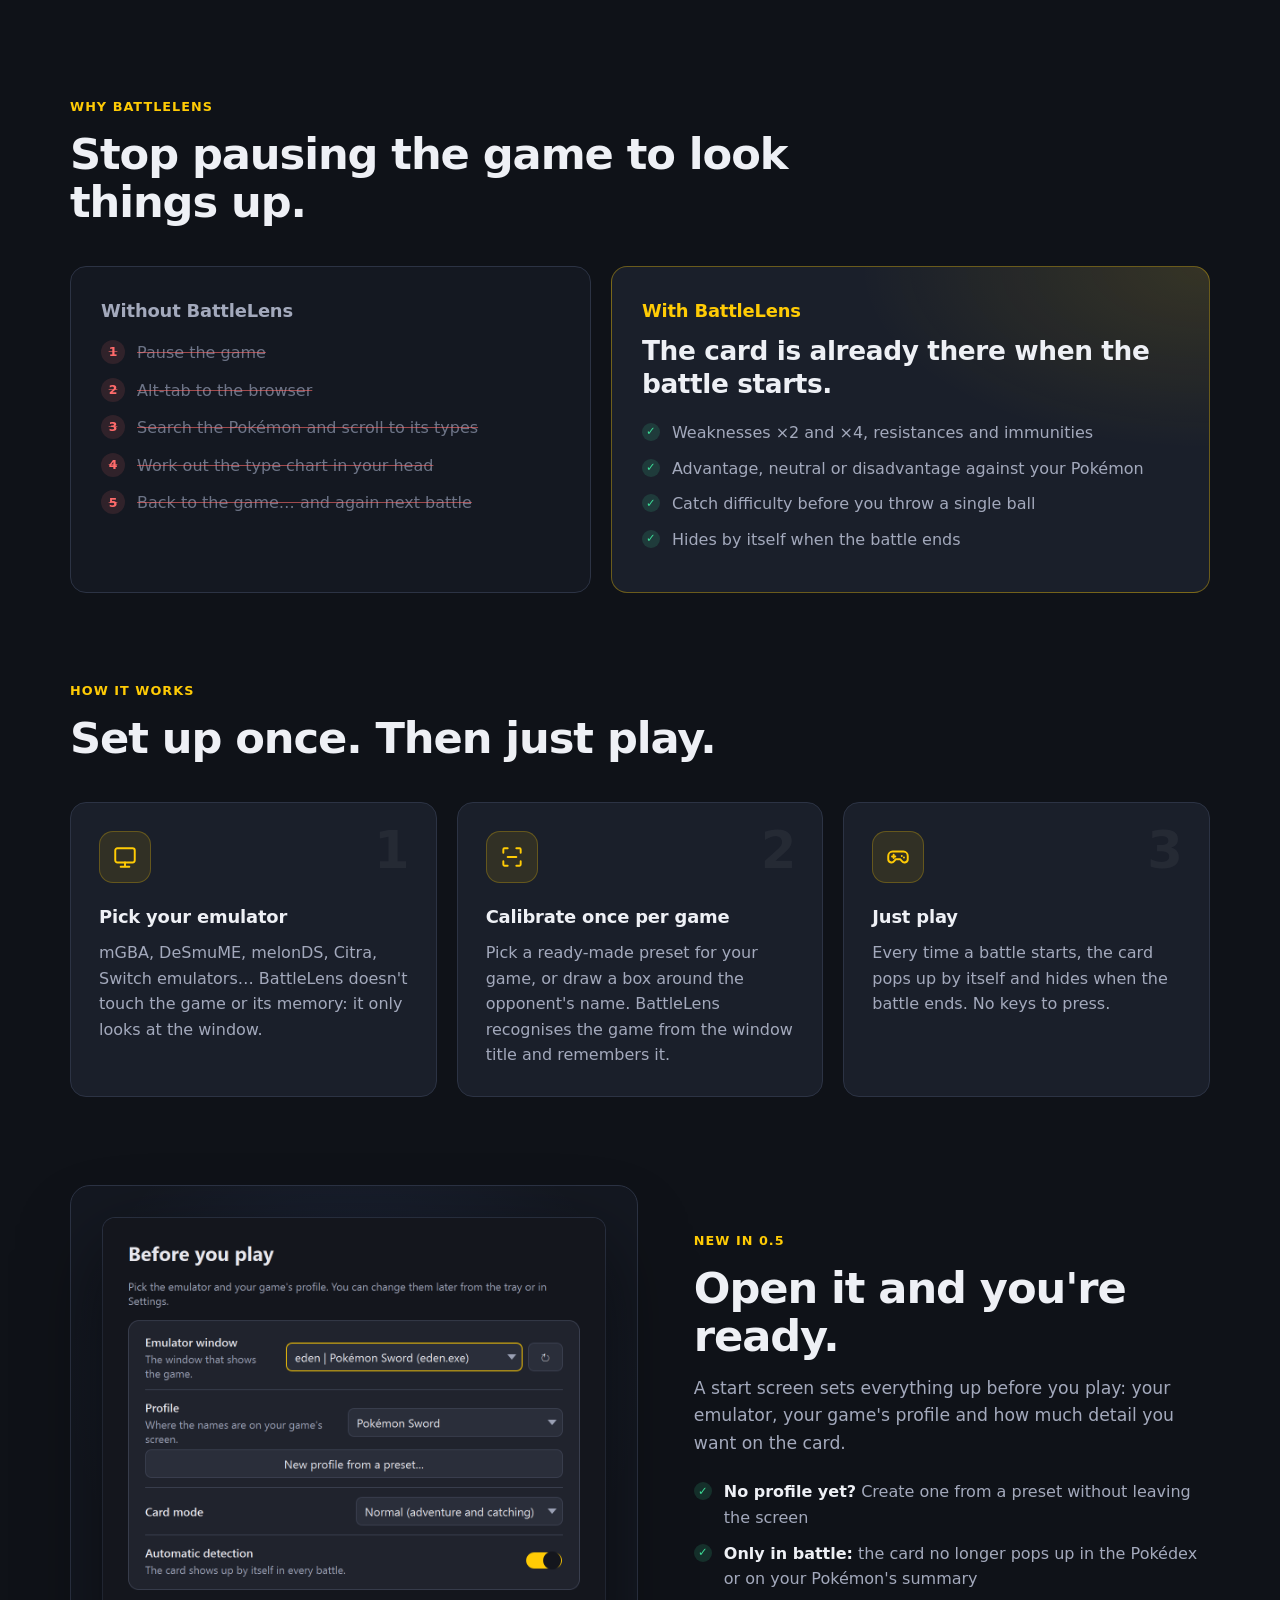
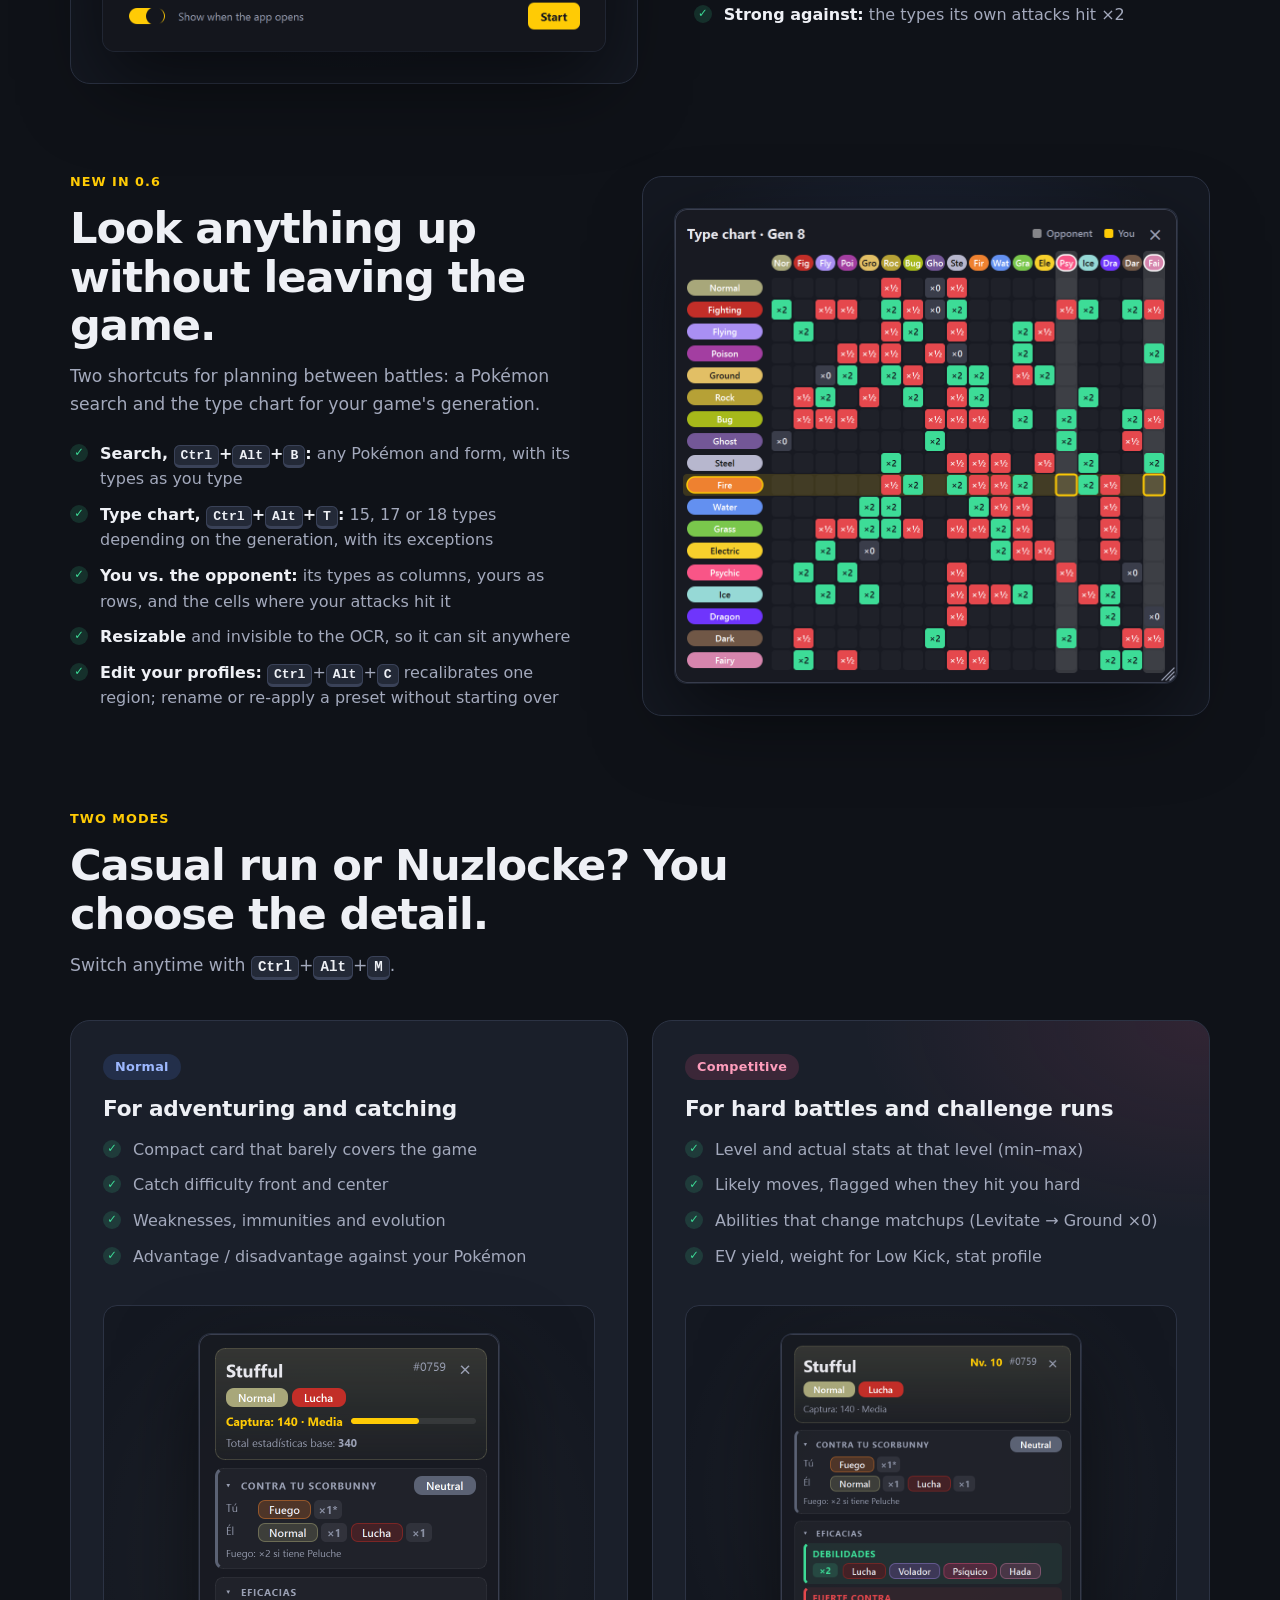
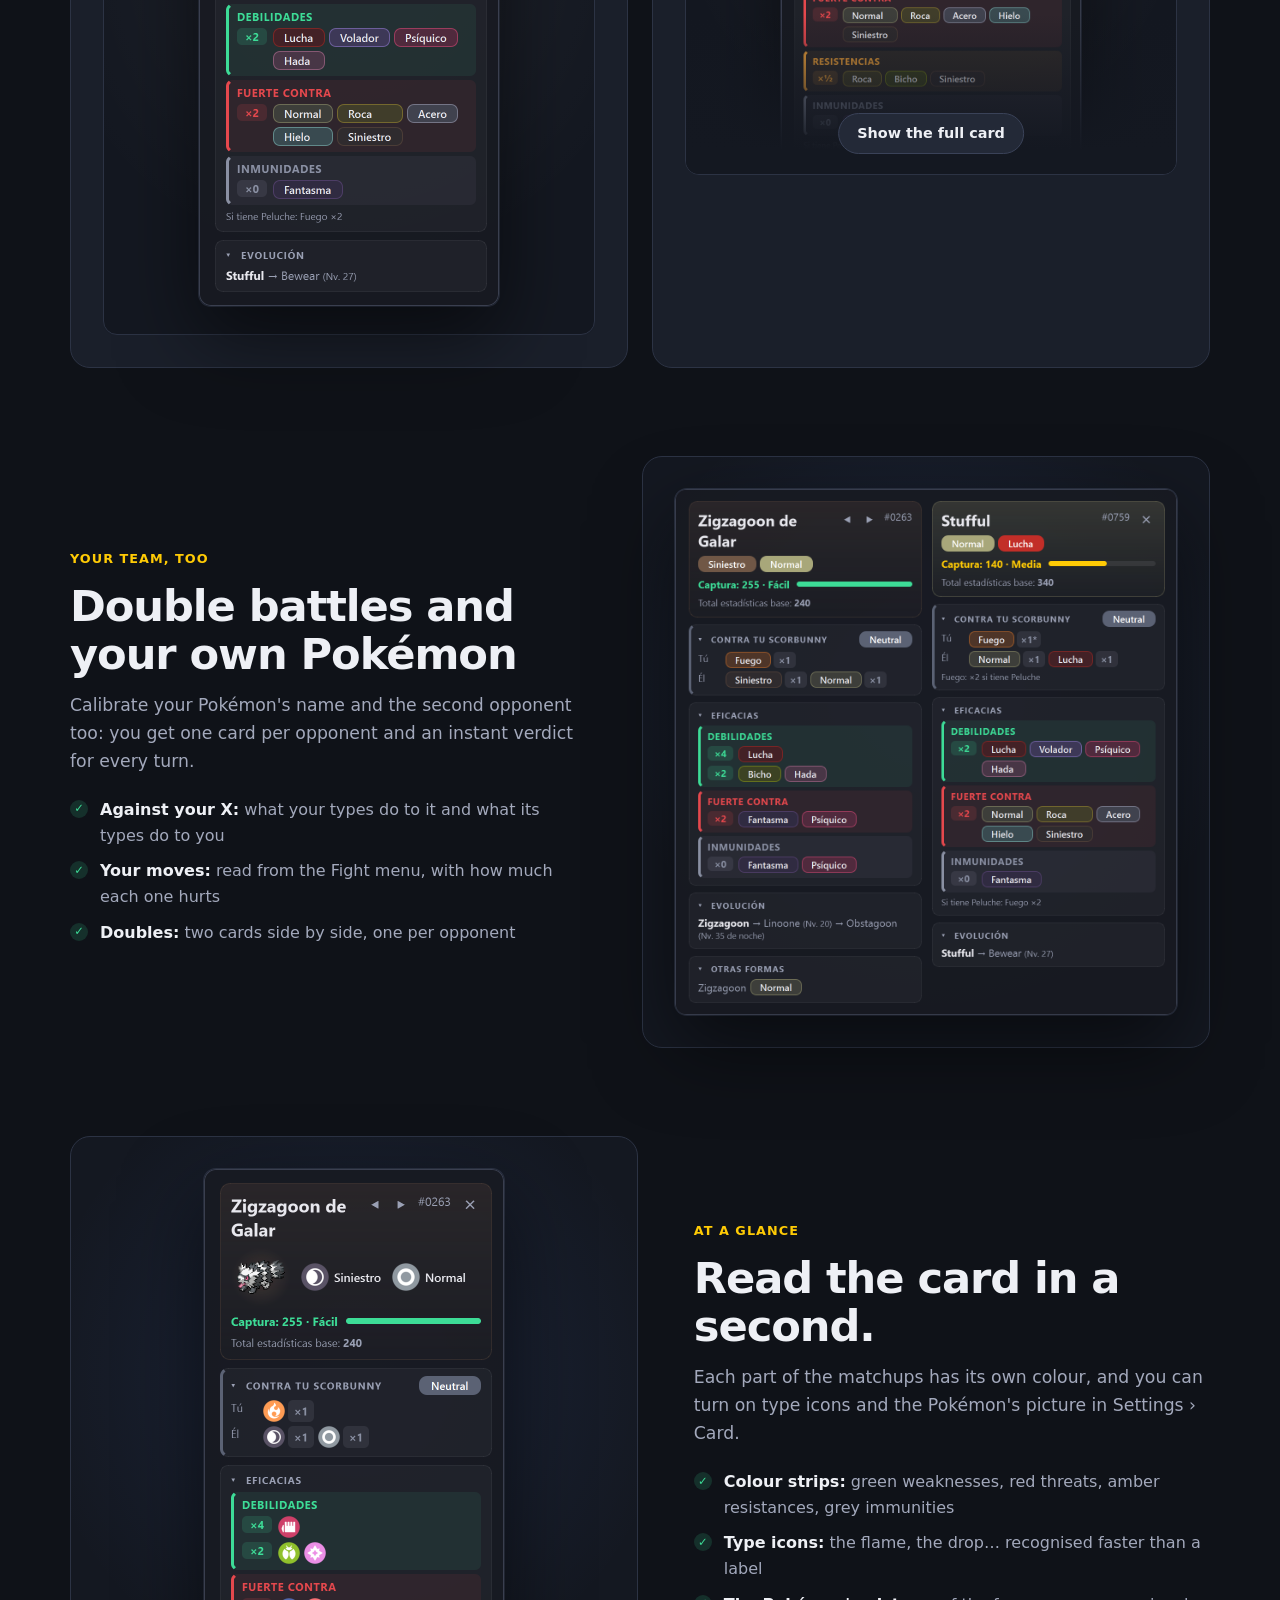
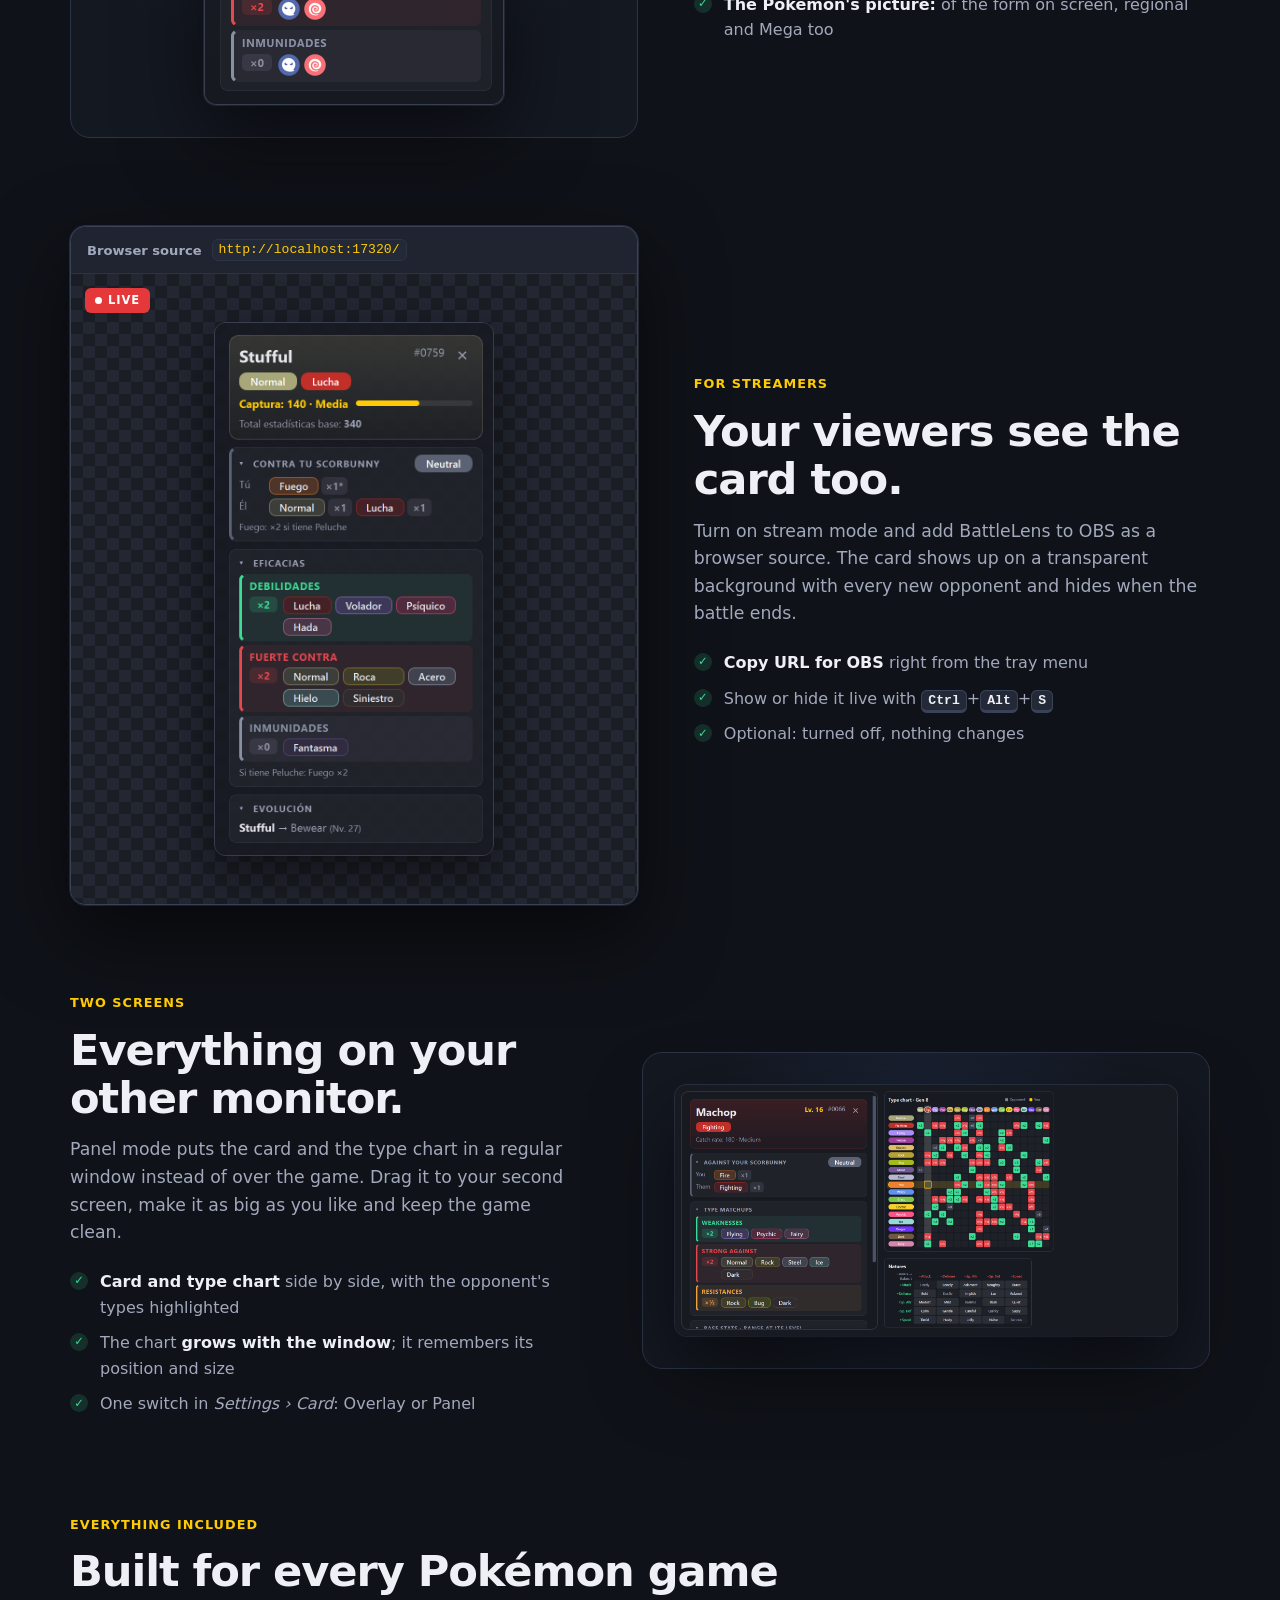
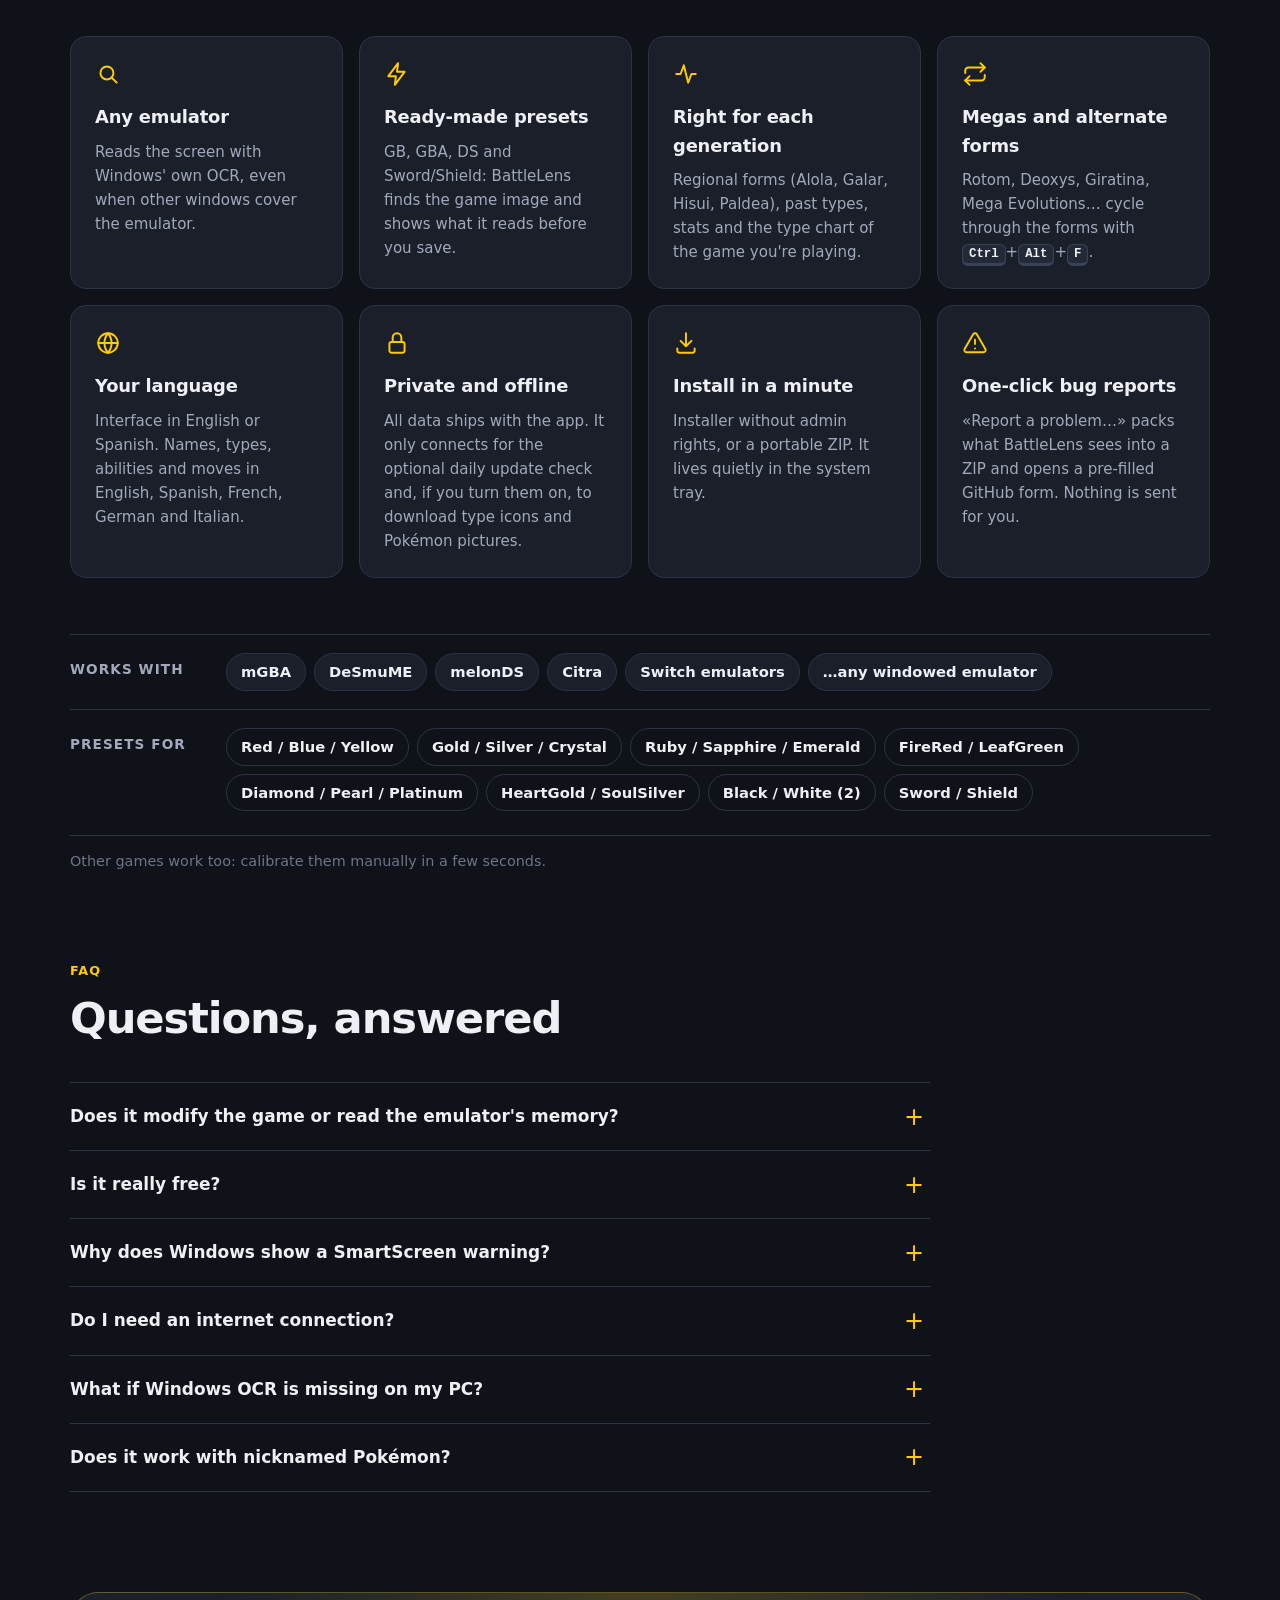
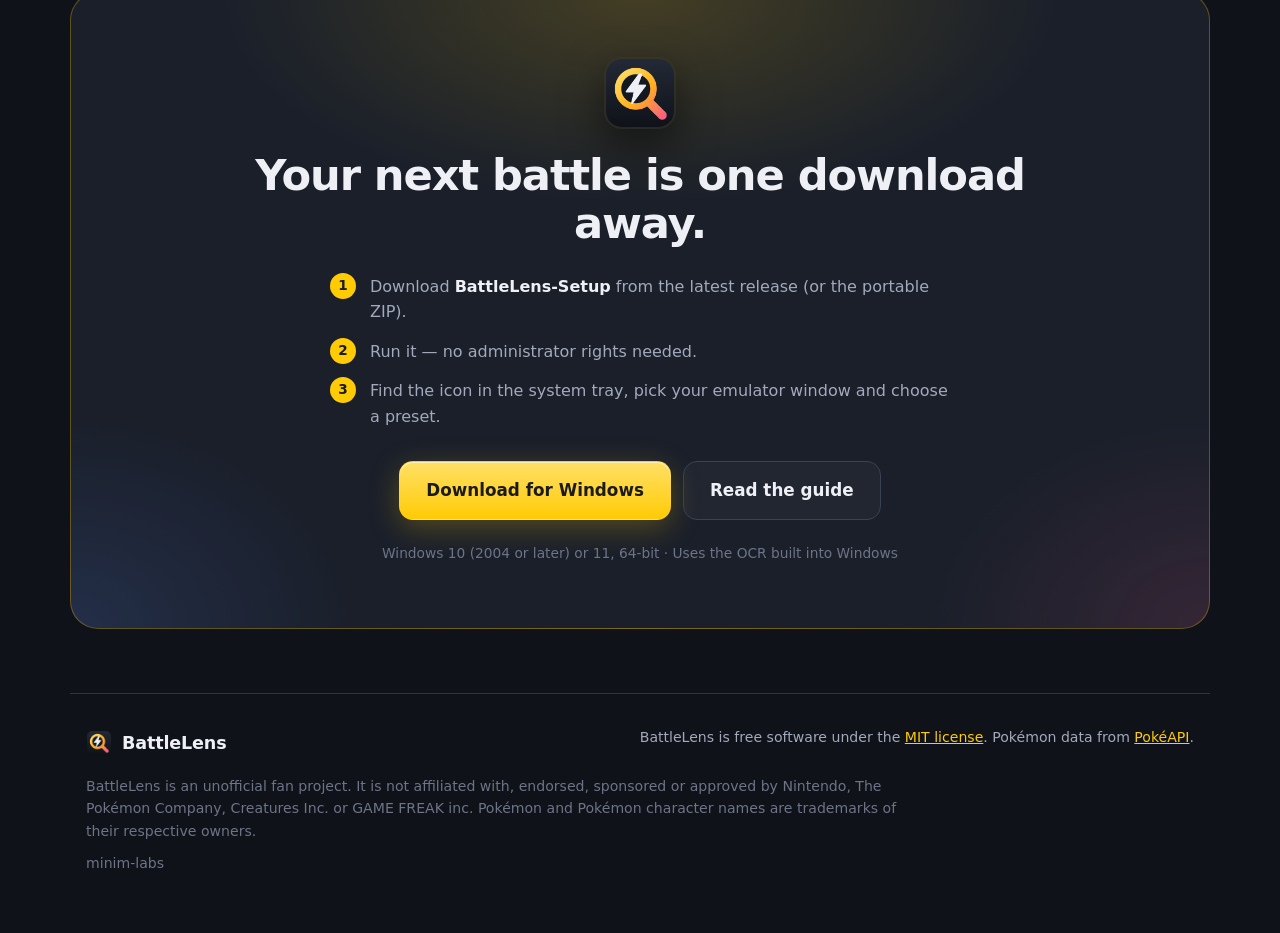
==== commit 8897c424: "chore: versión 0.9.0 Co-Authored-By: Claude Opus 5.5 <noreply@anthropic.com>" ====
--- a/site/index.html
+++ b/site/index.html
@@ -85,8 +85,8 @@
       <div class="hero-glow" aria-hidden="true"></div>
       <div class="hero-text">
         <a class="badge" data-umami-event="release-notes" data-umami-event-place="hero" href="https://github.com/minimorcy/battlelens/releases/latest" target="_blank" rel="noopener">
-          <span class="badge-tag" data-en="New in 0.8" data-es="Novedades 0.8">New in 0.8</span>
-          <span data-en="Type icons, Pokémon sprites and clearer effectiveness strips →" data-es="Iconos de tipo, imagen del Pokémon y eficacias más claras →">Type icons, Pokémon sprites and clearer effectiveness strips →</span>
+          <span class="badge-tag" data-en="New in 0.9" data-es="Novedades 0.9">New in 0.9</span>
+          <span data-en="Nature chart: Ctrl+Alt+N, floating or in panel mode →" data-es="Tabla de naturalezas: Ctrl+Alt+N, flotante o en el modo panel →">Nature chart: Ctrl+Alt+N, floating or in panel mode →</span>
         </a>
         <h1 data-en="Know your opponent<br><span class=&quot;hl&quot;>before you make a move.</span>"
             data-es="Conoce a tu rival<br><span class=&quot;hl&quot;>antes de mover ficha.</span>">Know your opponent<br><span class="hl">before you make a move.</span></h1>
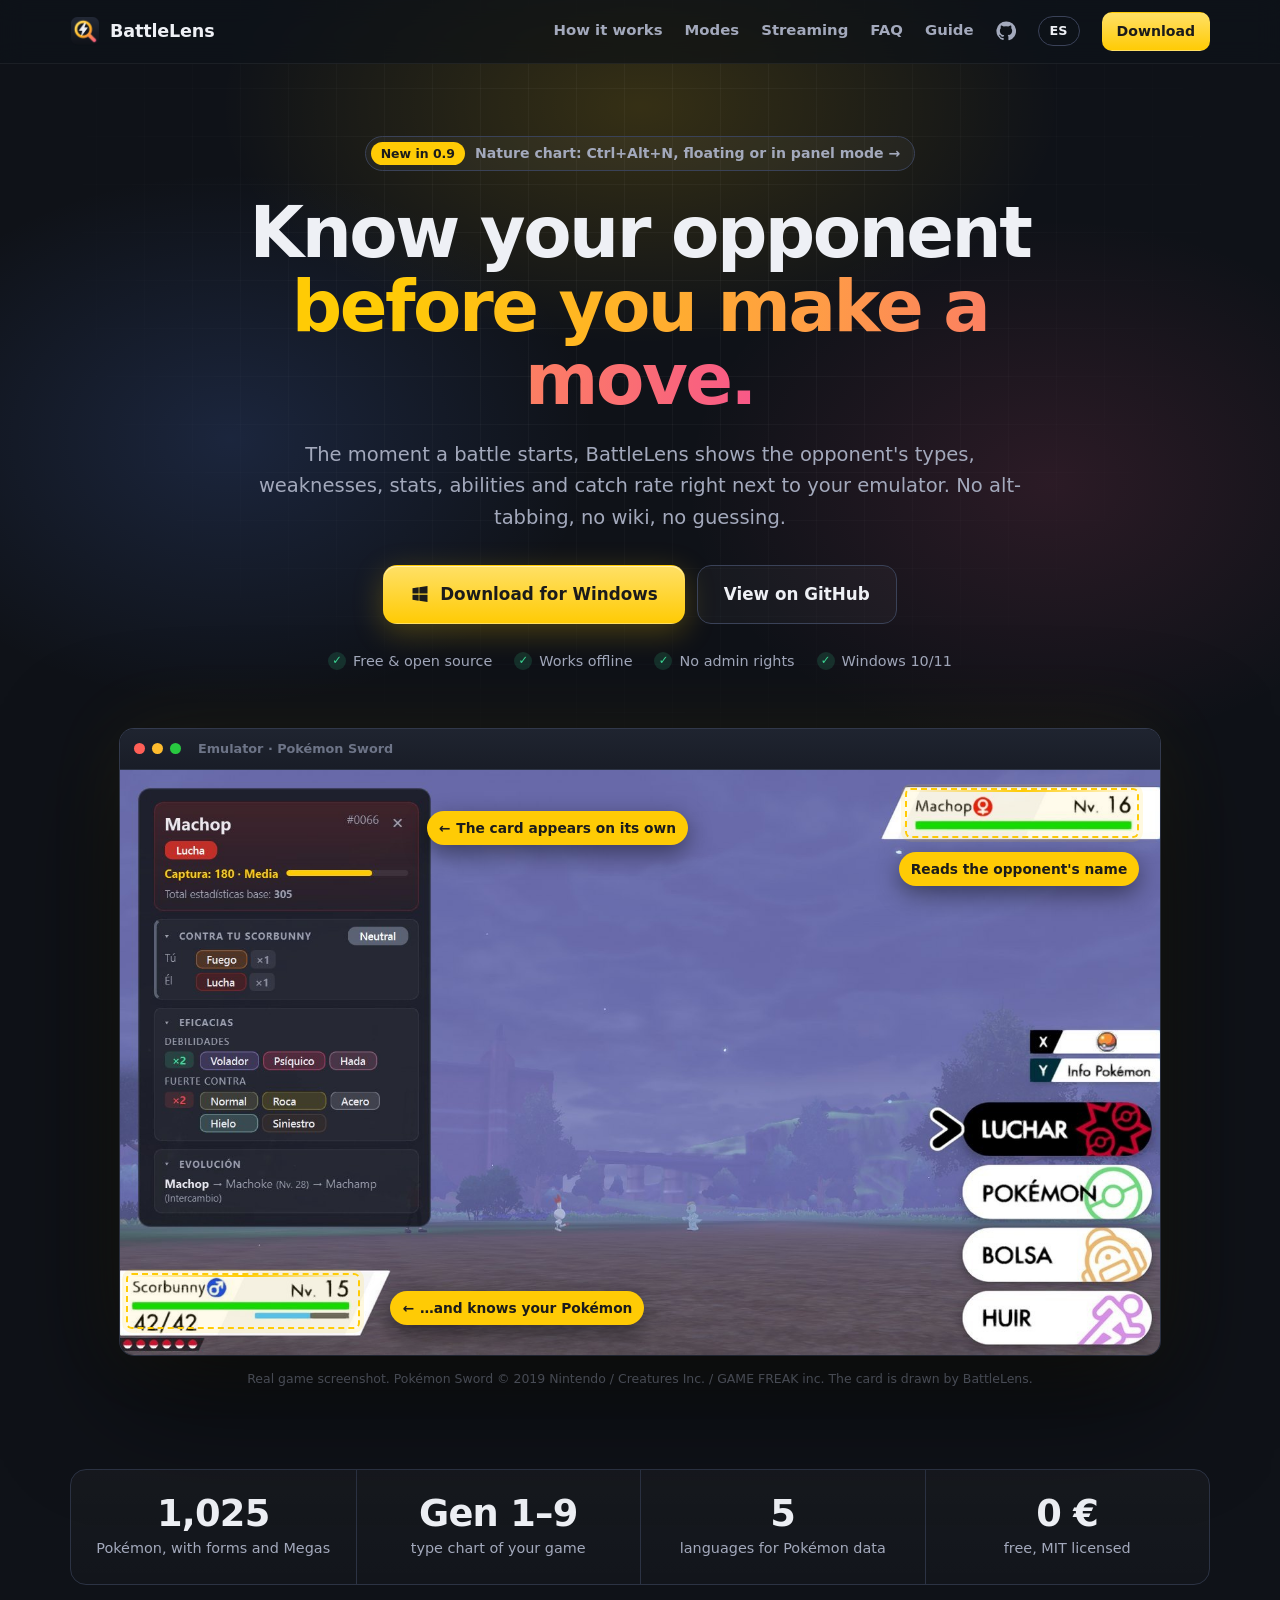
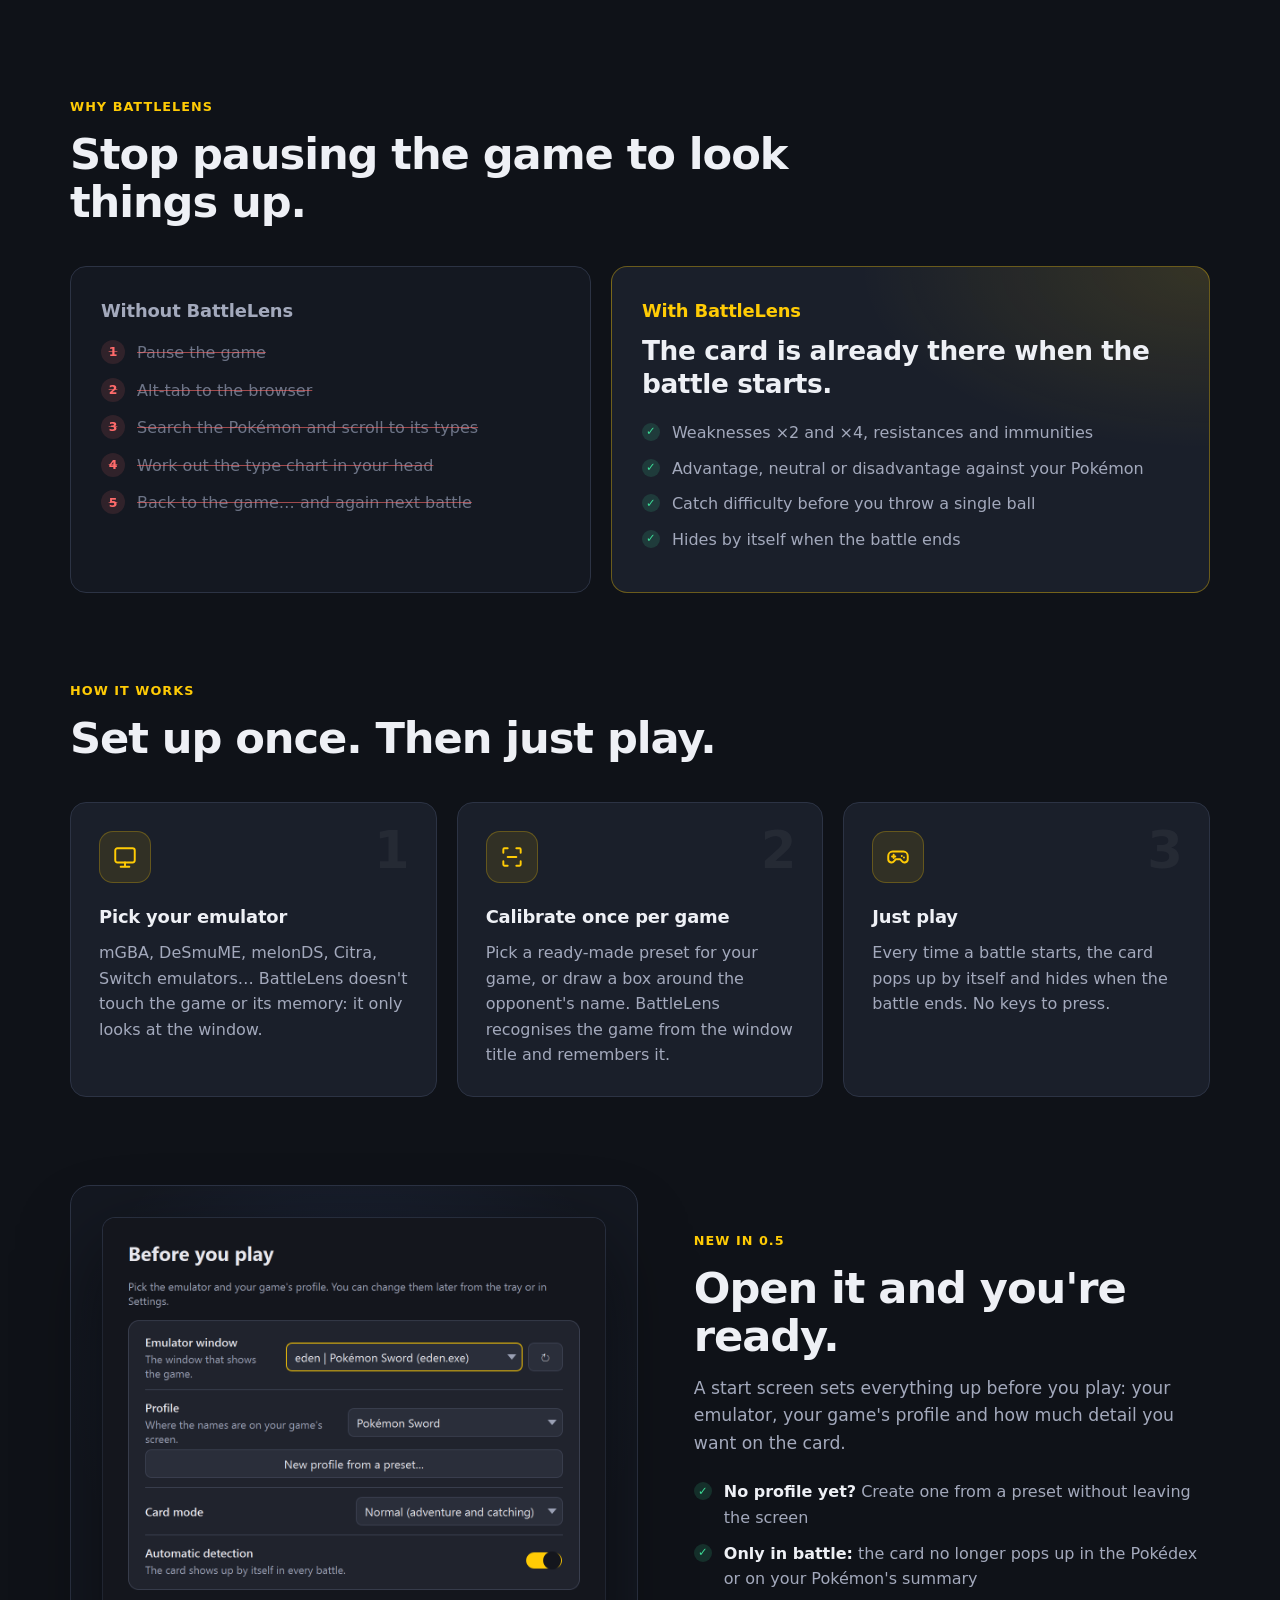
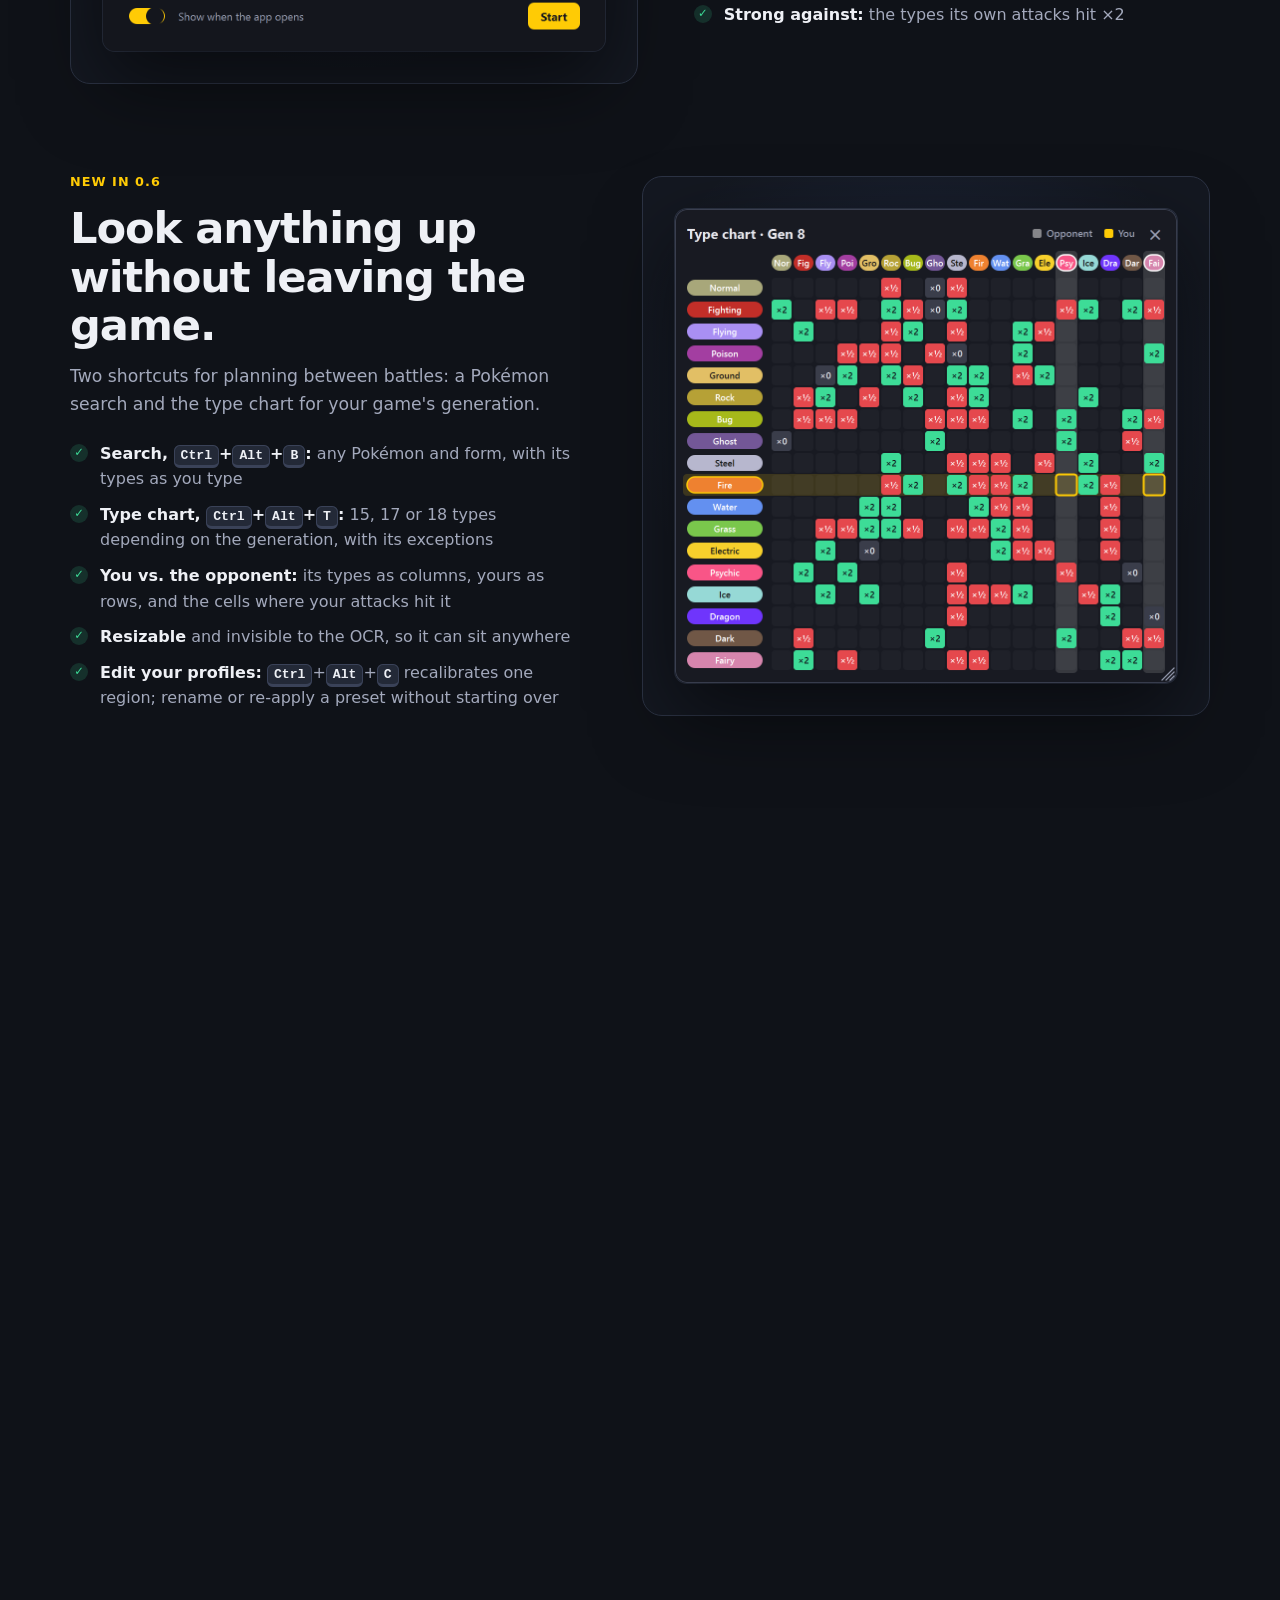
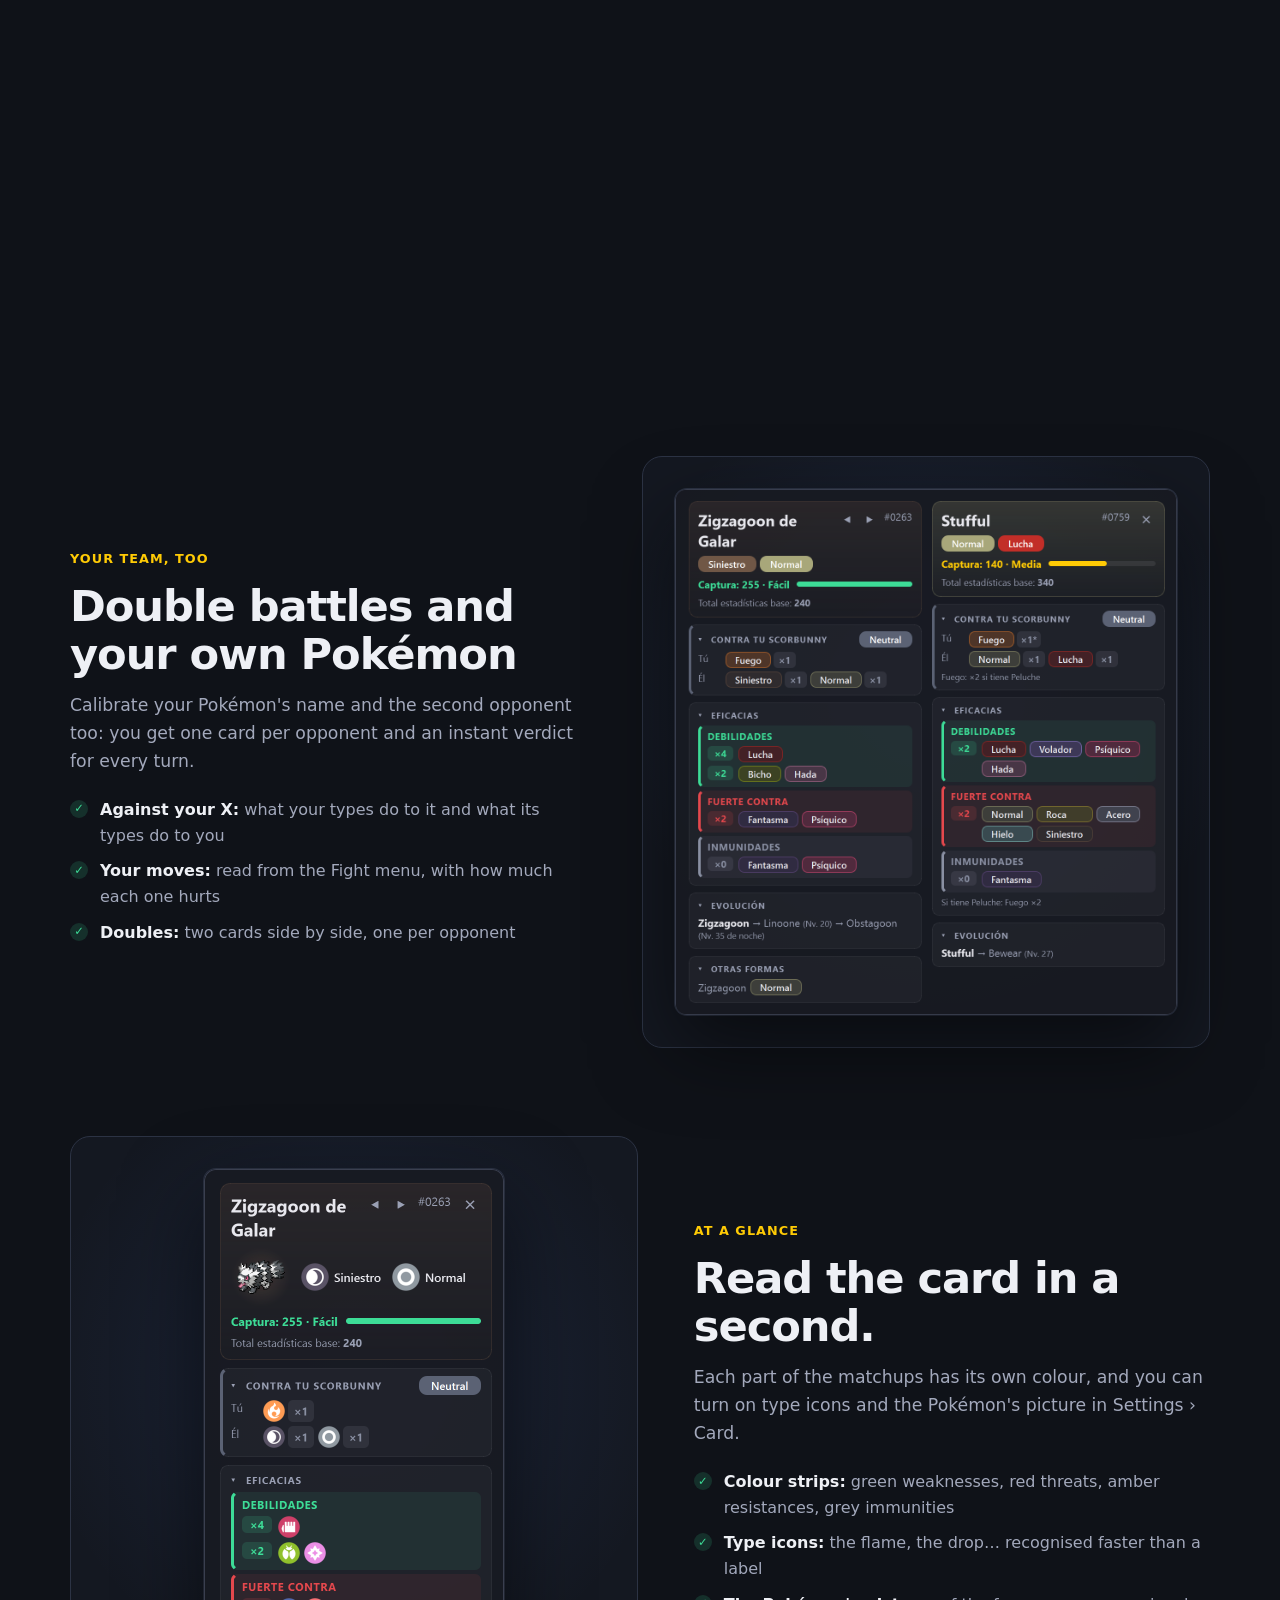
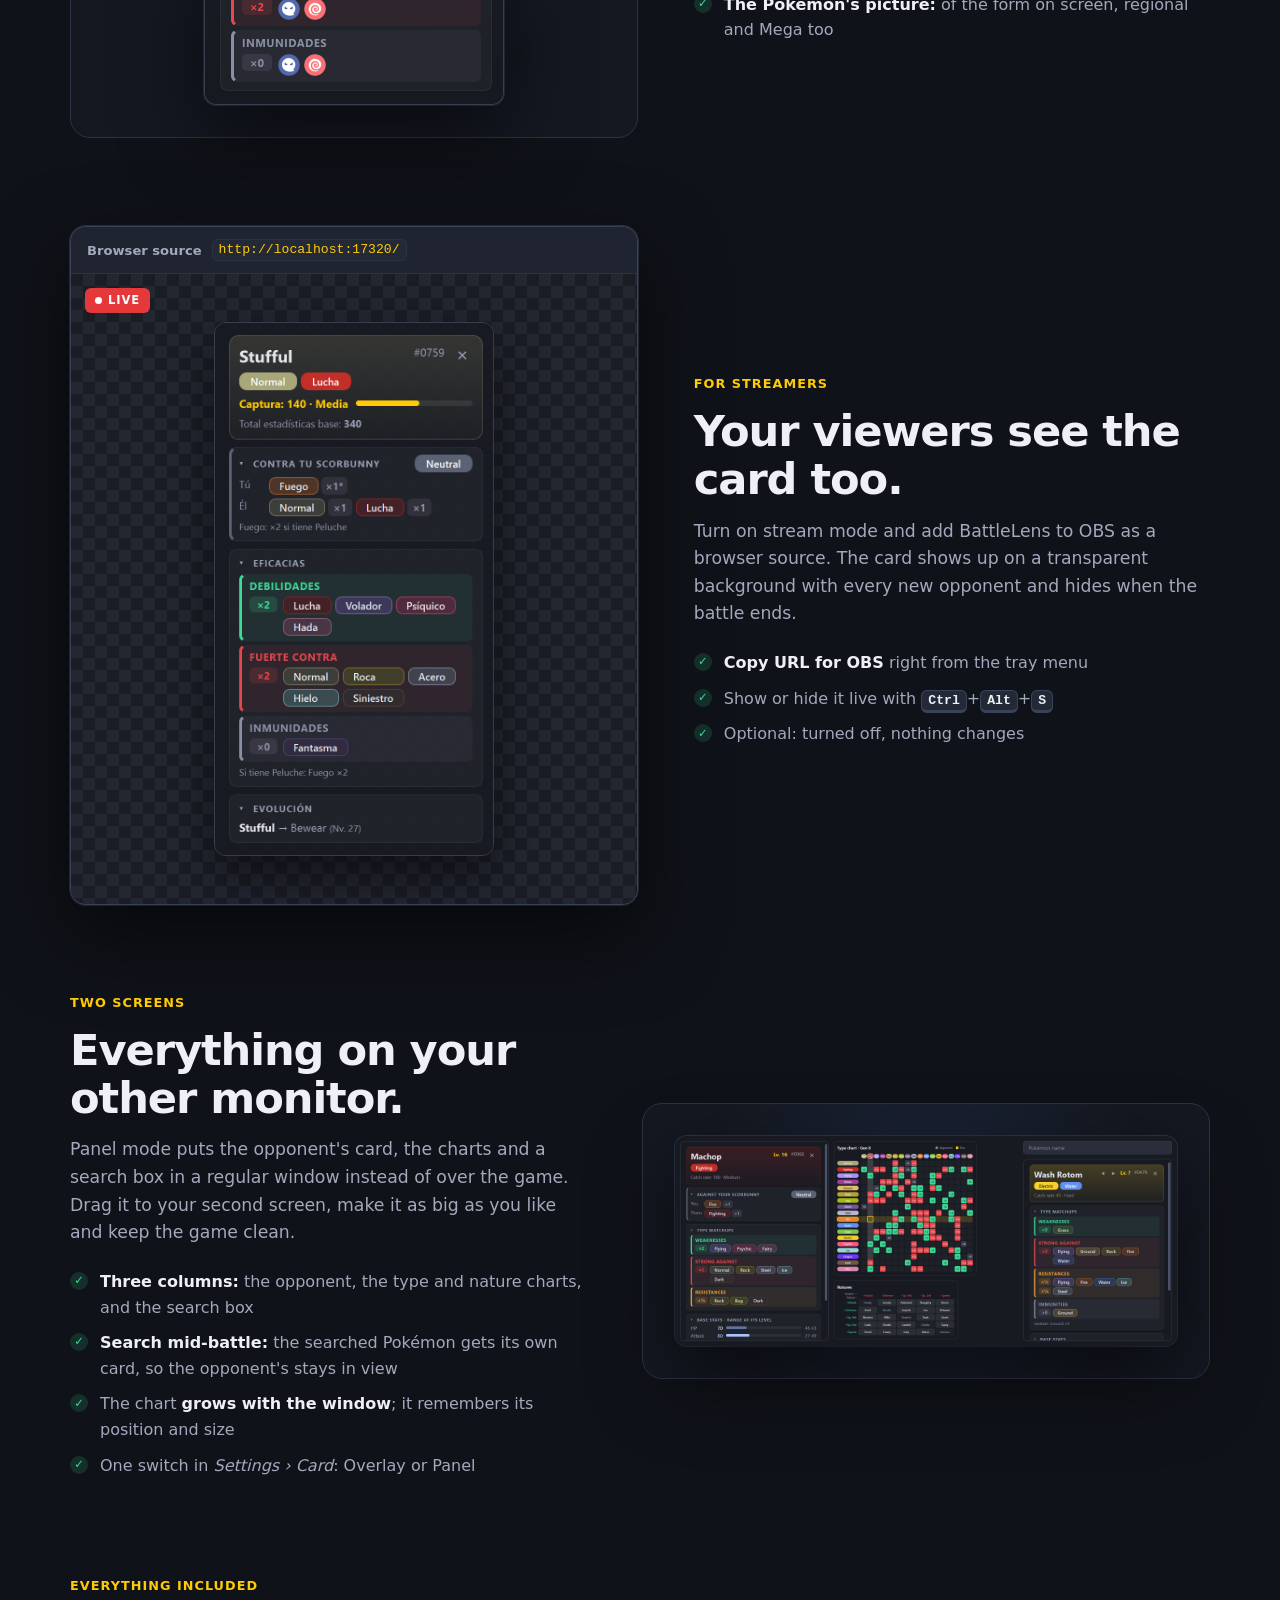
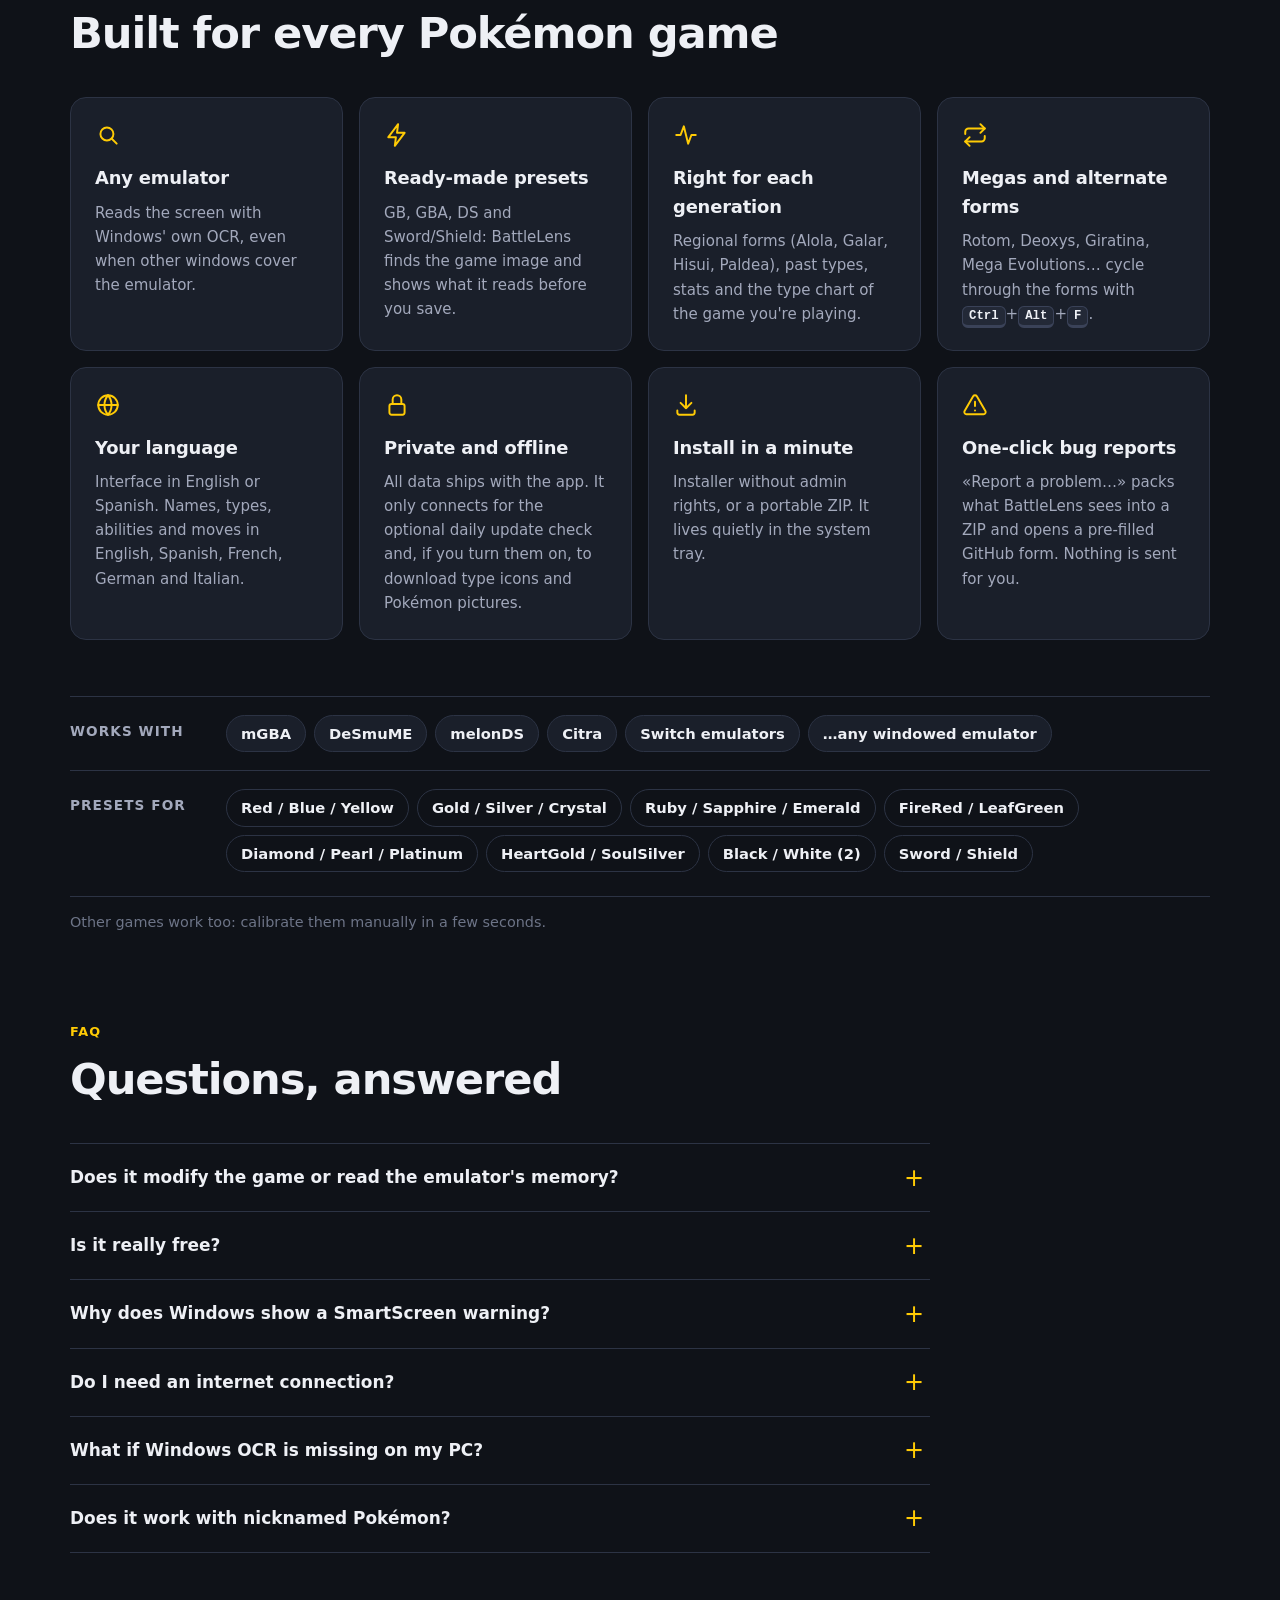
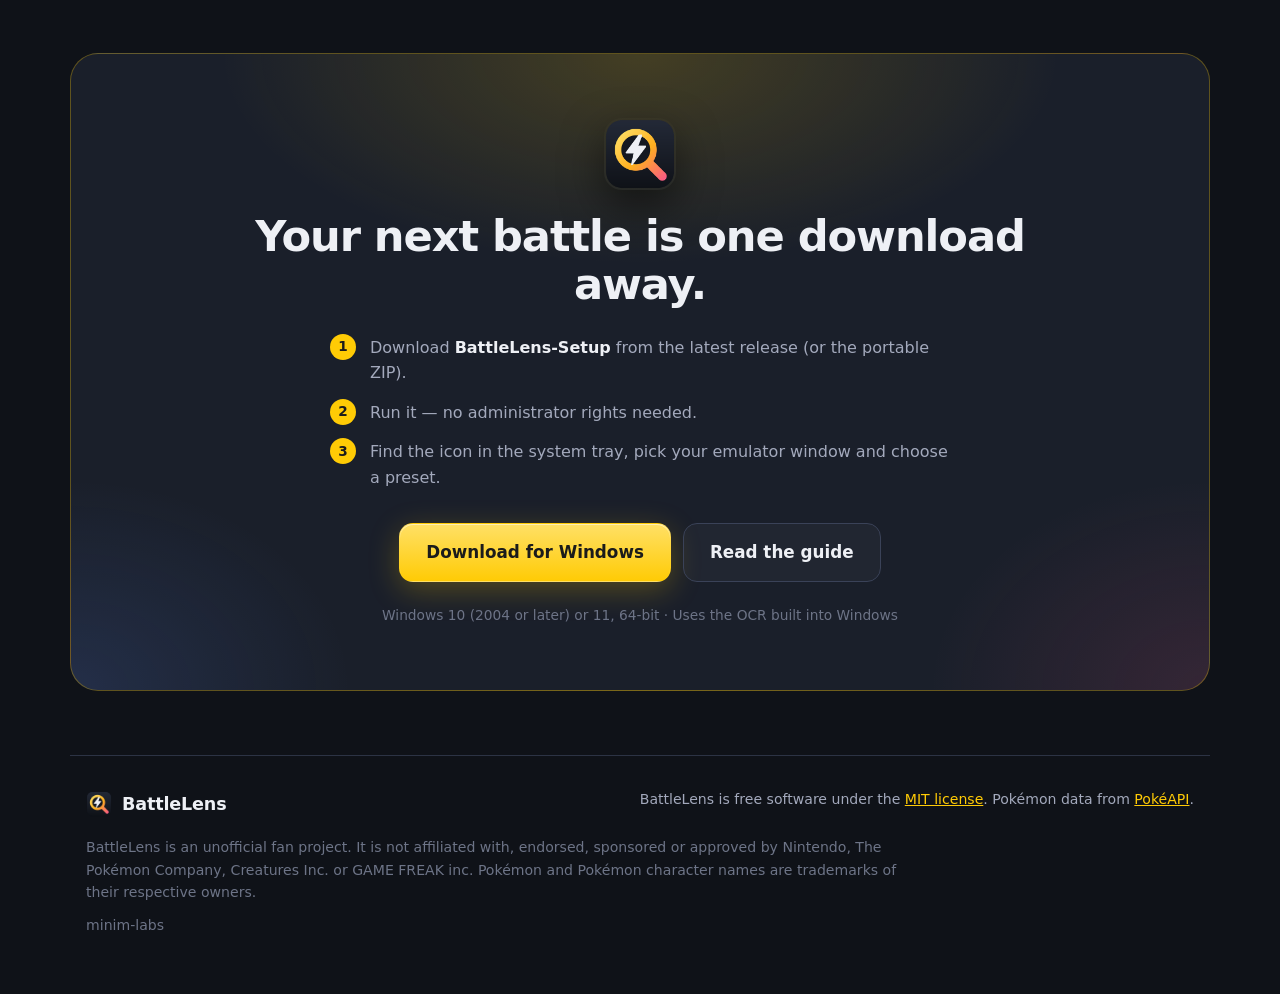
==== commit 035a4a62: "feat: el buscador abre su propia ficha y el panel pasa a tres columnas - La búsqueda se muestra en u" ====
--- a/site/index.html
+++ b/site/index.html
@@ -373,20 +373,21 @@
       <div class="split-text reveal">
         <p class="eyebrow" data-en="Two screens" data-es="Dos pantallas">Two screens</p>
         <h2 data-en="Everything on your other monitor." data-es="Todo en tu otro monitor.">Everything on your other monitor.</h2>
-        <p class="section-lead" data-en="Panel mode puts the card and the type chart in a regular window instead of over the game. Drag it to your second screen, make it as big as you like and keep the game clean."
-           data-es="El modo panel pone la ficha y la tabla de tipos en una ventana normal en lugar de encima del juego. Llévala a tu segunda pantalla, hazla tan grande como quieras y deja el juego despejado.">Panel mode puts the card and the type chart in a regular window instead of over the game. Drag it to your second screen, make it as big as you like and keep the game clean.</p>
+        <p class="section-lead" data-en="Panel mode puts the opponent's card, the charts and a search box in a regular window instead of over the game. Drag it to your second screen, make it as big as you like and keep the game clean."
+           data-es="El modo panel pone la ficha del rival, las tablas y un buscador en una ventana normal en lugar de encima del juego. Llévala a tu segunda pantalla, hazla tan grande como quieras y deja el juego despejado.">Panel mode puts the opponent's card, the charts and a search box in a regular window instead of over the game. Drag it to your second screen, make it as big as you like and keep the game clean.</p>
         <ul class="checks">
-          <li data-en="<b>Card and type chart</b> side by side, with the opponent's types highlighted" data-es="<b>Ficha y tabla de tipos</b> lado a lado, con los tipos del rival resaltados"><b>Card and type chart</b> side by side, with the opponent's types highlighted</li>
+          <li data-en="<b>Three columns:</b> the opponent, the type and nature charts, and the search box" data-es="<b>Tres columnas:</b> el rival, las tablas de tipos y naturalezas, y el buscador"><b>Three columns:</b> the opponent, the type and nature charts, and the search box</li>
+          <li data-en="<b>Search mid-battle:</b> the searched Pokémon gets its own card, so the opponent's stays in view" data-es="<b>Busca en pleno combate:</b> el Pokémon buscado tiene su propia ficha y la del rival sigue a la vista"><b>Search mid-battle:</b> the searched Pokémon gets its own card, so the opponent's stays in view</li>
           <li data-en="The chart <b>grows with the window</b>; it remembers its position and size" data-es="La tabla <b>crece con la ventana</b>; recuerda su sitio y su tamaño">The chart <b>grows with the window</b>; it remembers its position and size</li>
           <li data-en="One switch in <i>Settings › Card</i>: Overlay or Panel" data-es="Un ajuste en <i>Ajustes › Ficha</i>: Overlay o Panel">One switch in <i>Settings › Card</i>: Overlay or Panel</li>
         </ul>
       </div>
       <figure class="split-shot reveal">
-        <img src="assets/guide/en/panel.png" width="940" height="470" loading="lazy"
+        <img src="assets/guide/en/panel.png" width="1240" height="520" loading="lazy"
              data-en-src="assets/guide/en/panel.png" data-es-src="assets/guide/es/panel.png"
-             alt="Panel window with Machop's card on the left and the type chart on the right"
-             data-en-alt="Panel window with Machop's card on the left and the type chart on the right"
-             data-es-alt="Ventana del panel con la ficha de Machop a la izquierda y la tabla de tipos a la derecha">
+             alt="Panel window with Machop's card on the left, the type and nature charts in the middle and the search box with Wash Rotom on the right"
+             data-en-alt="Panel window with Machop's card on the left, the type and nature charts in the middle and the search box with Wash Rotom on the right"
+             data-es-alt="Ventana del panel con la ficha de Machop a la izquierda, las tablas de tipos y naturalezas en el centro y el buscador con Rotom Lavado a la derecha">
       </figure>
     </section>
 
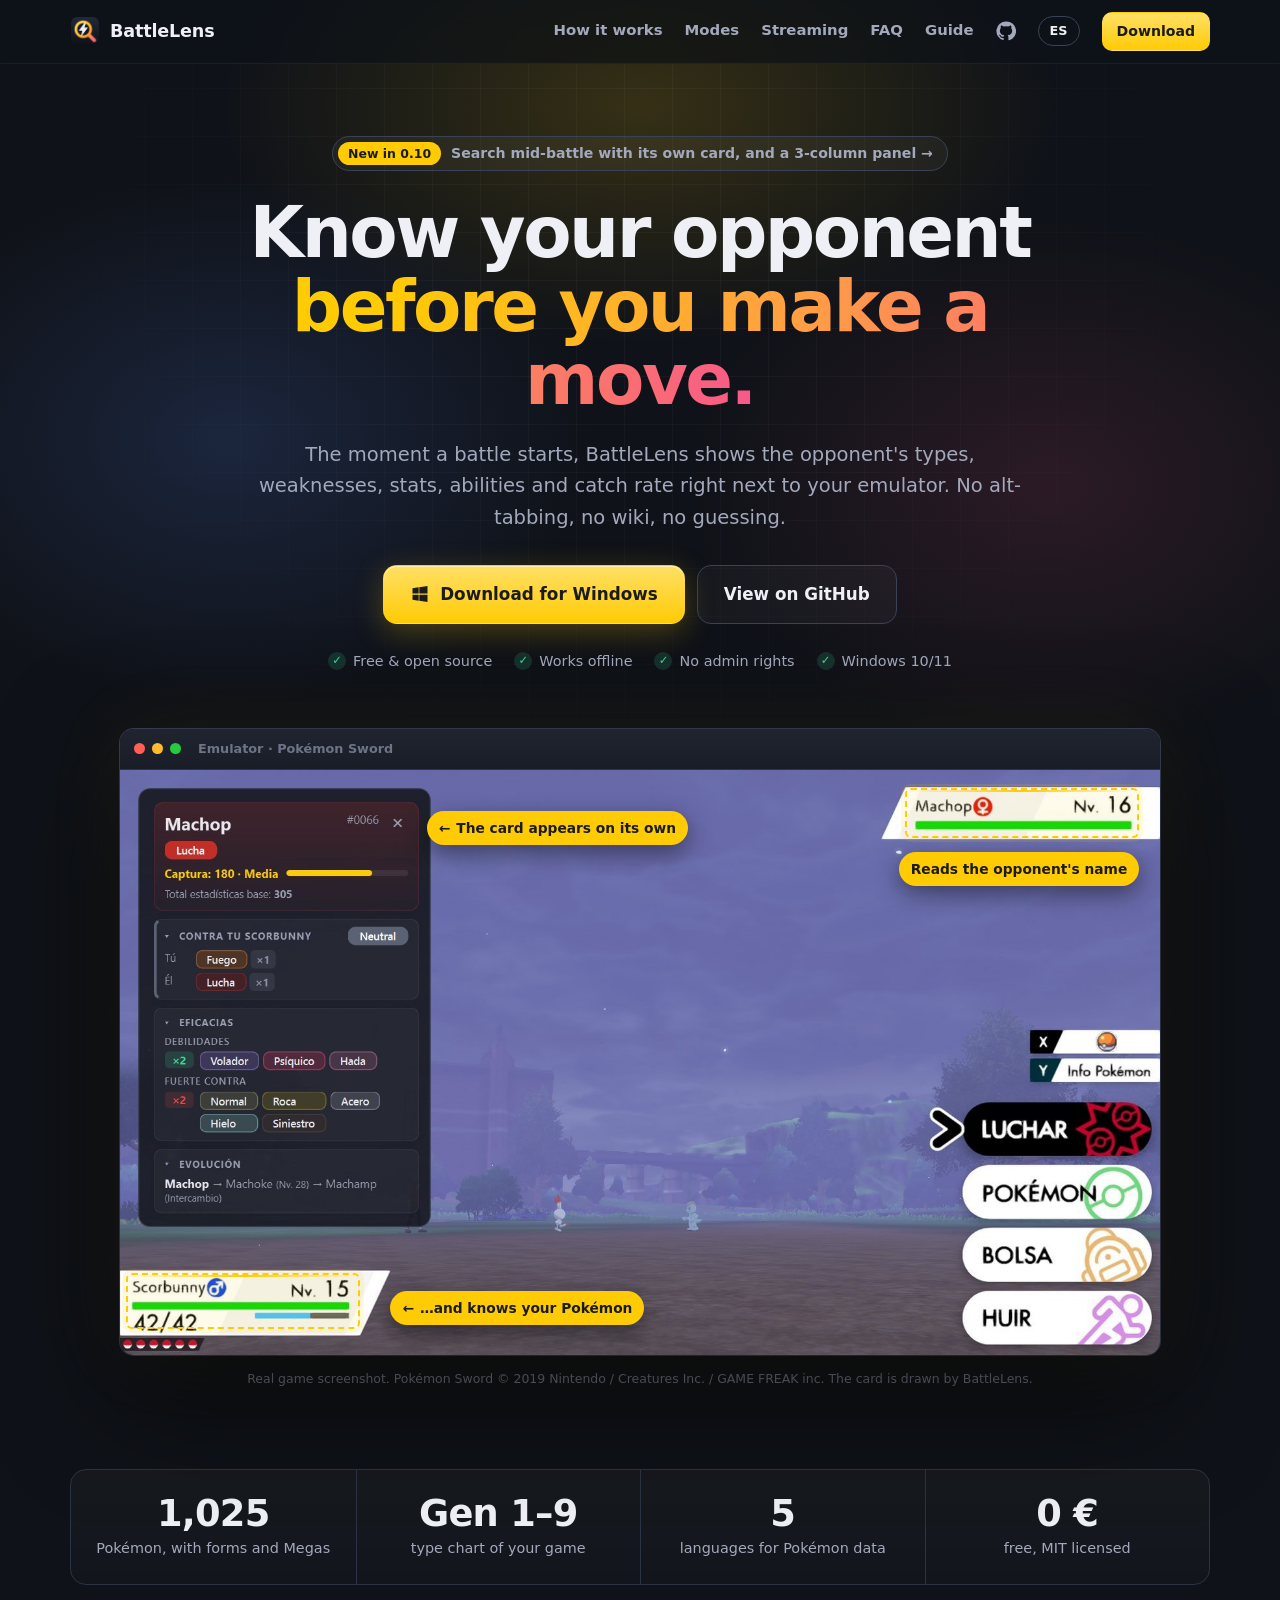
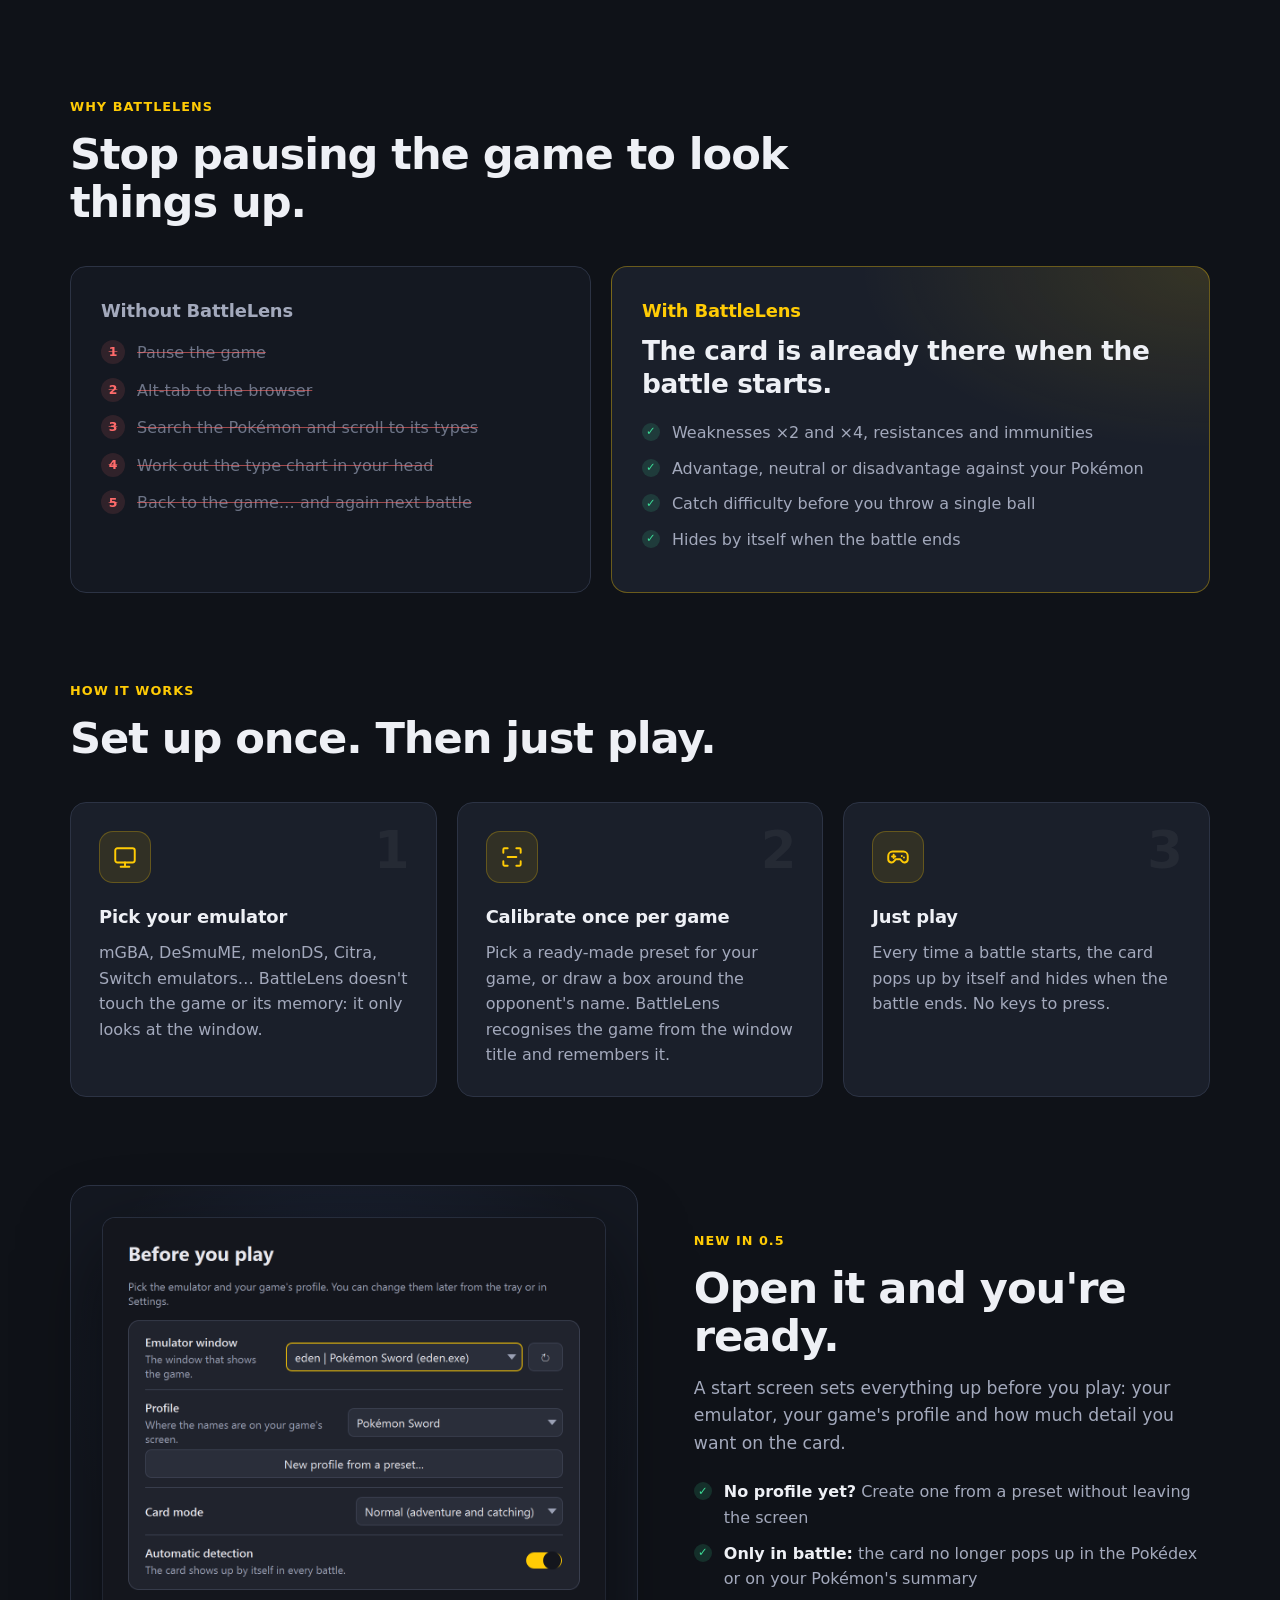
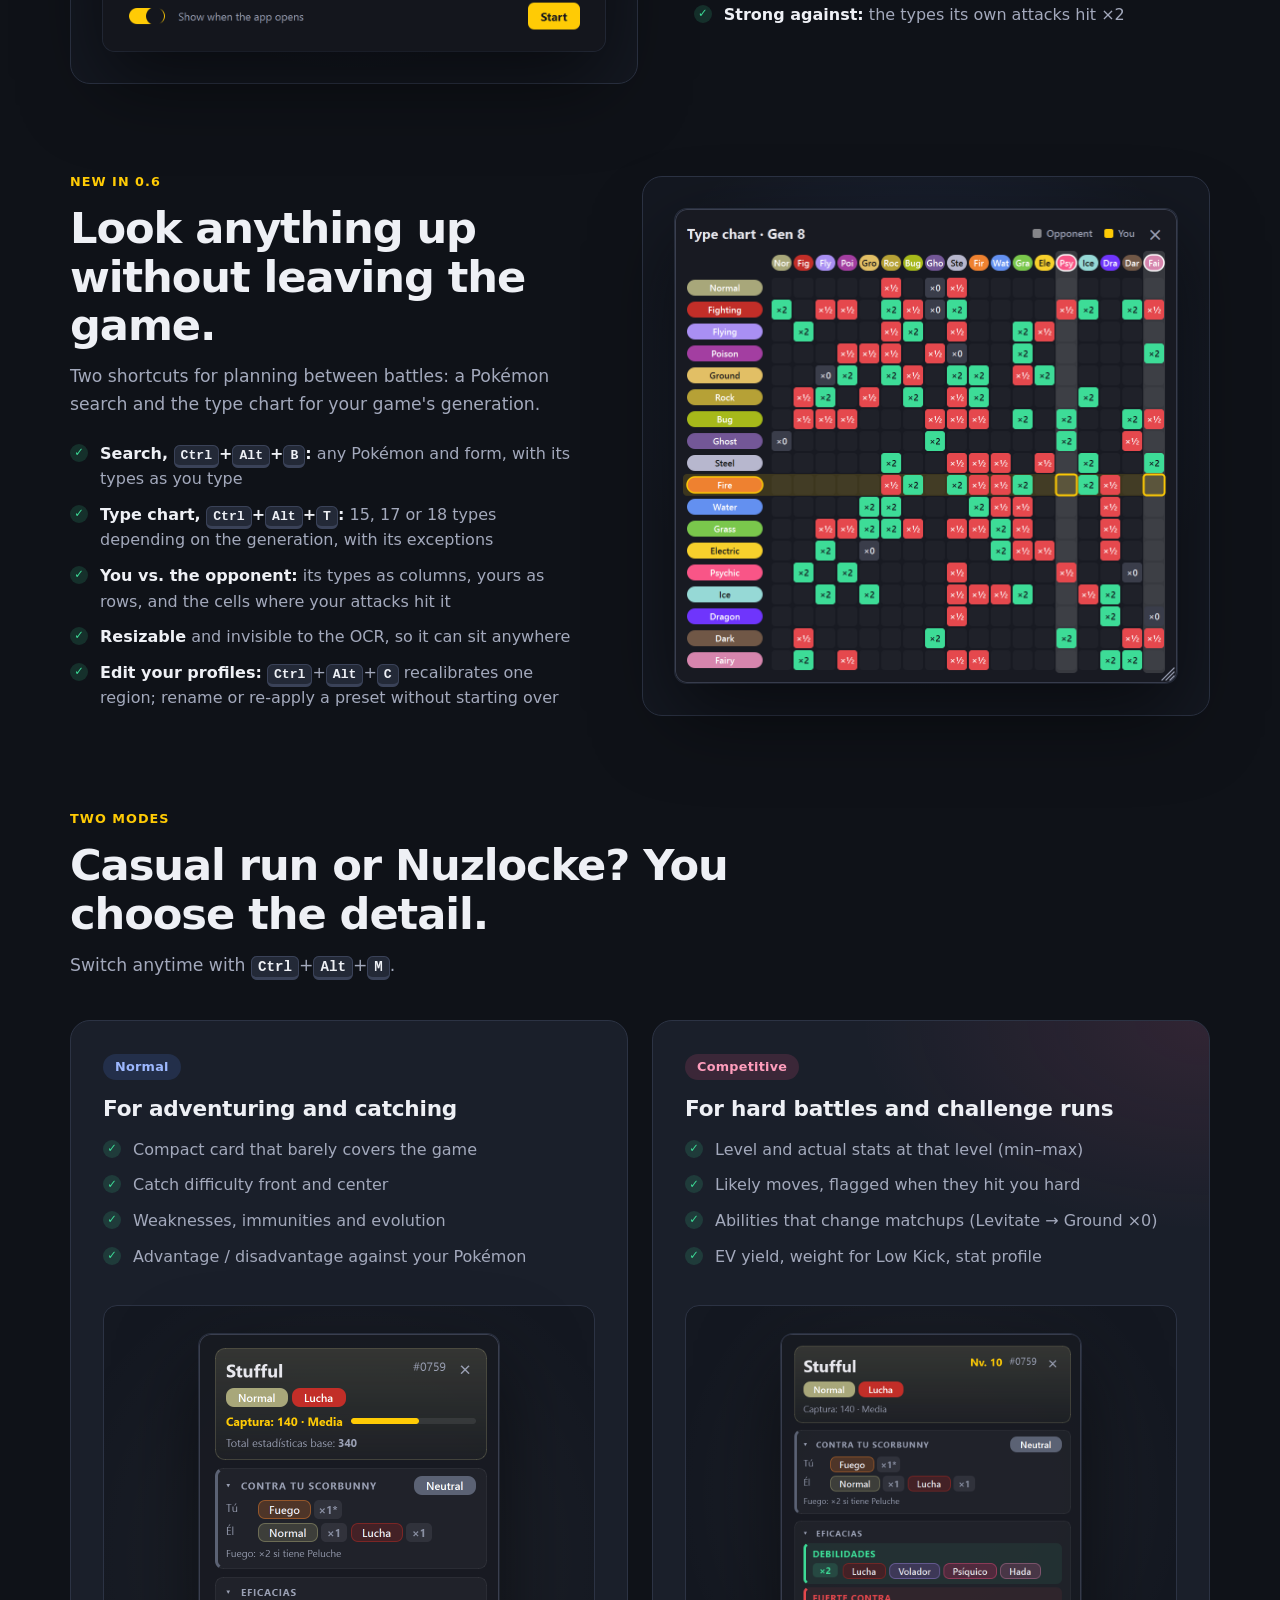
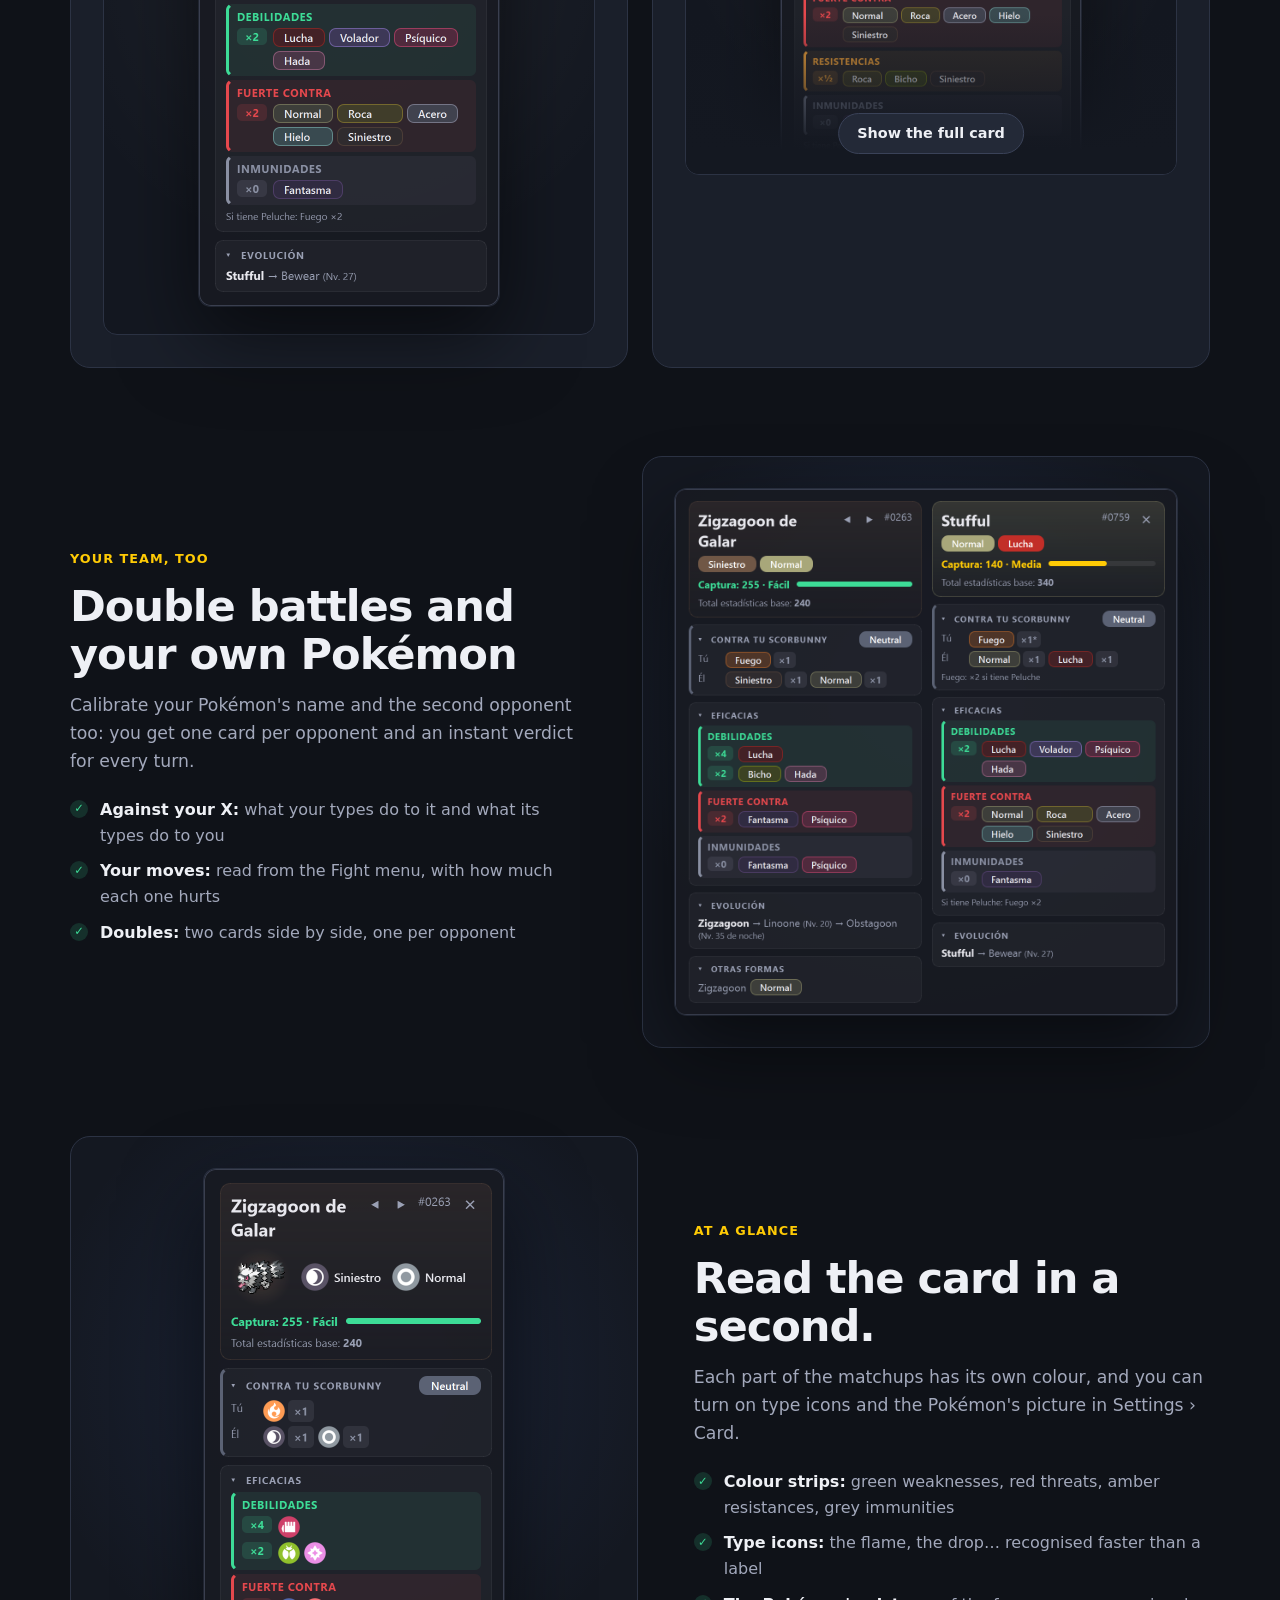
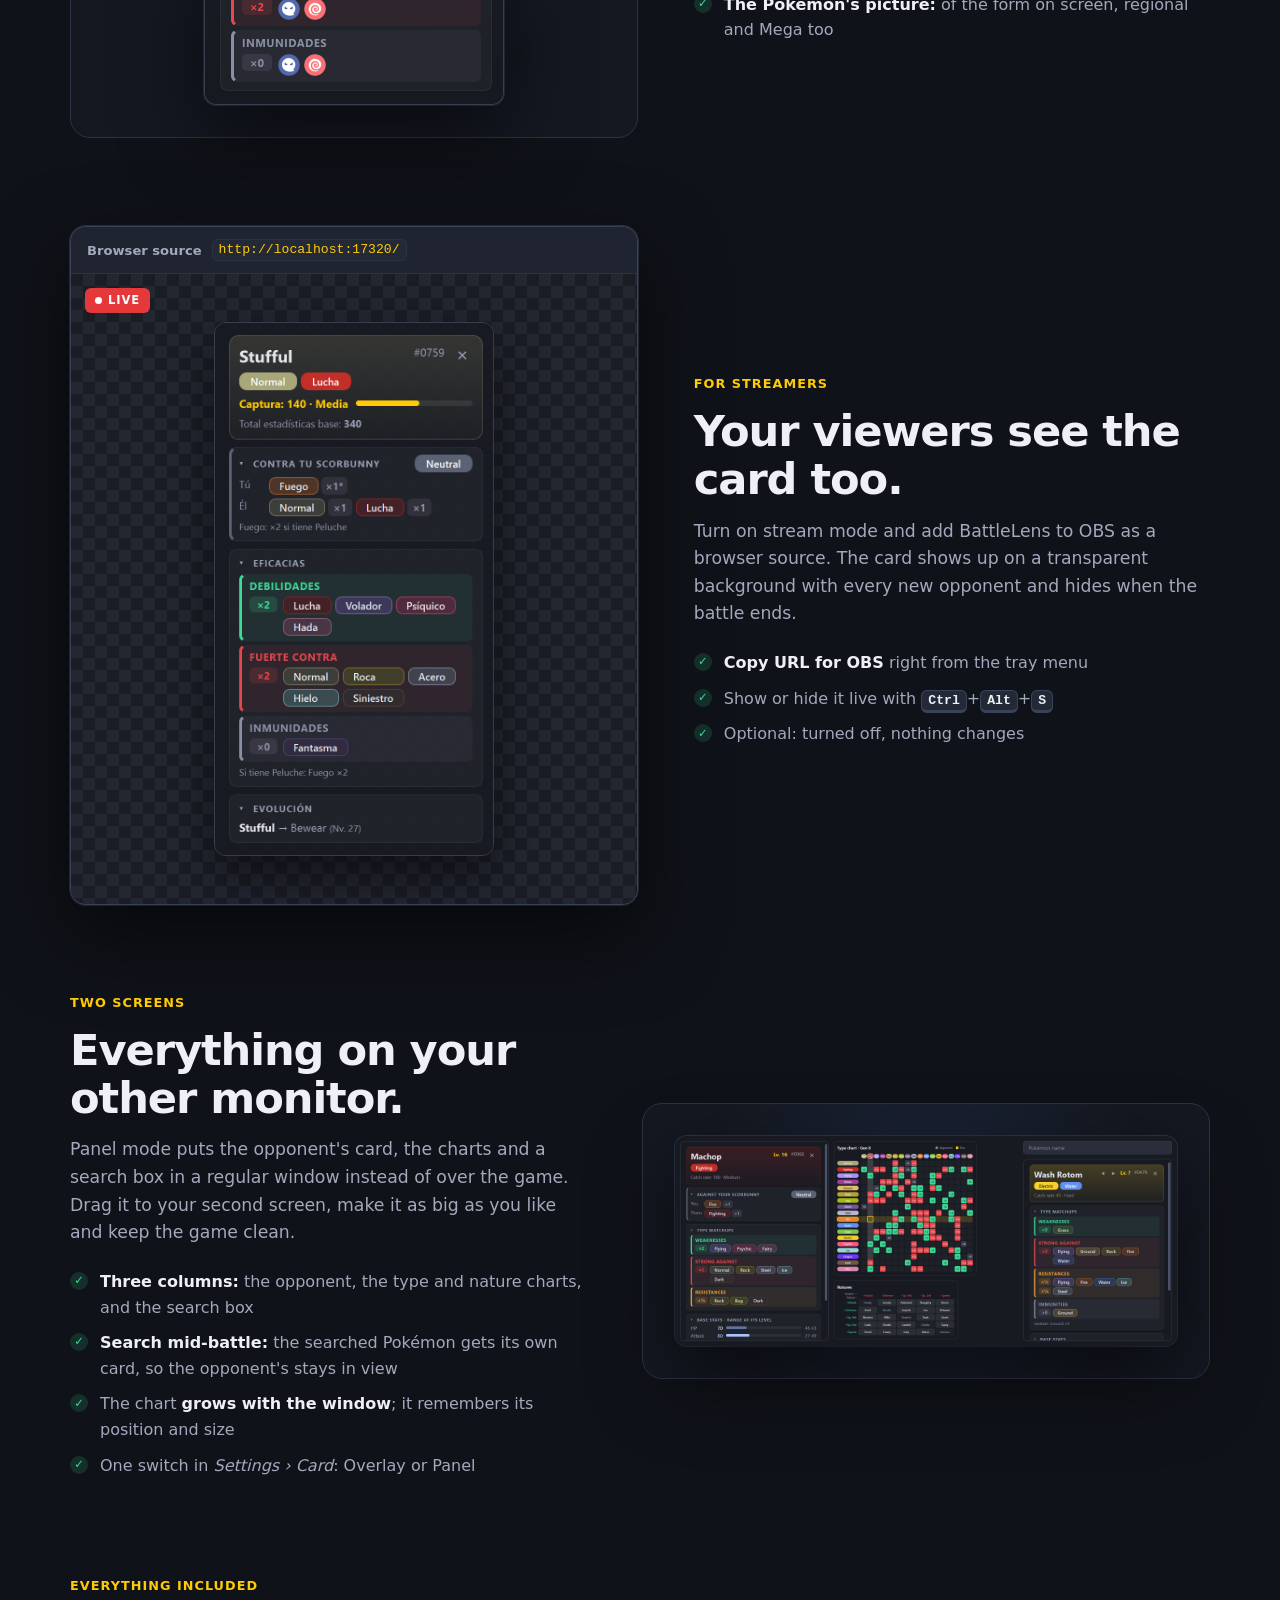
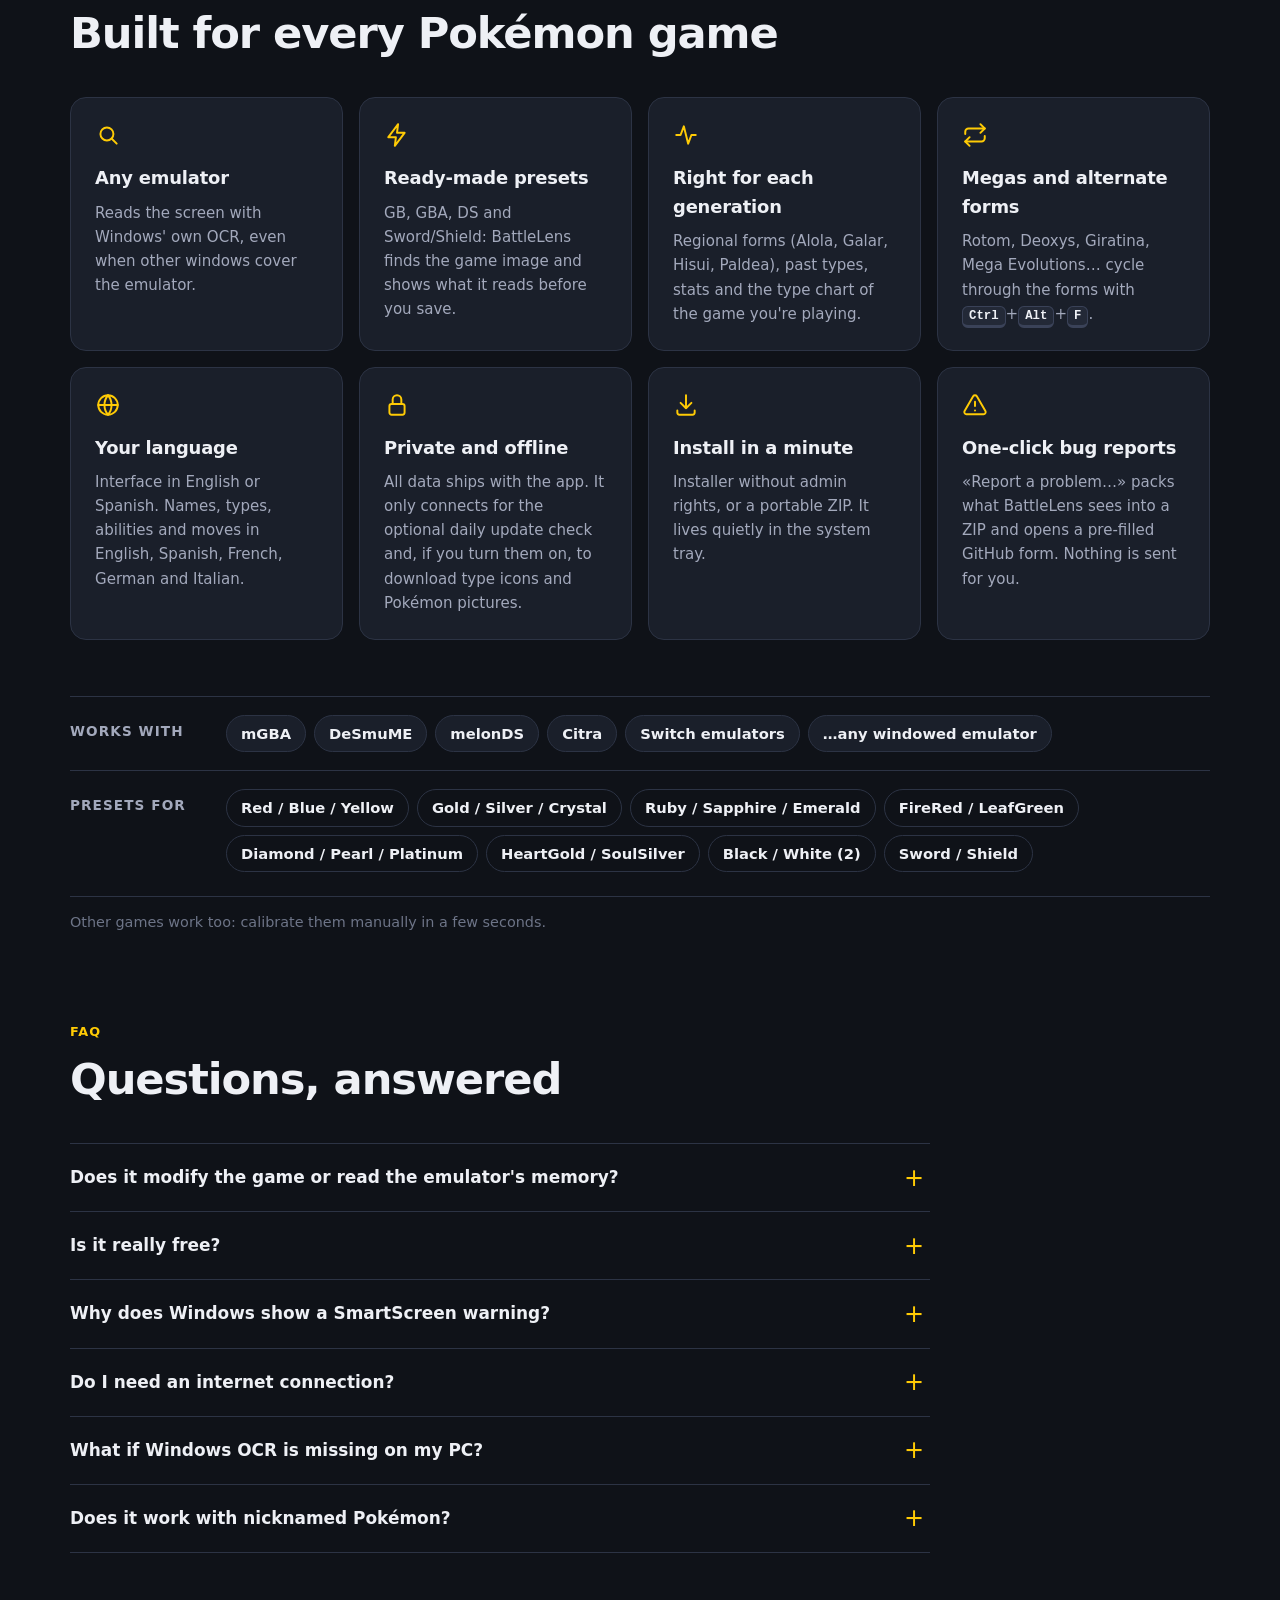
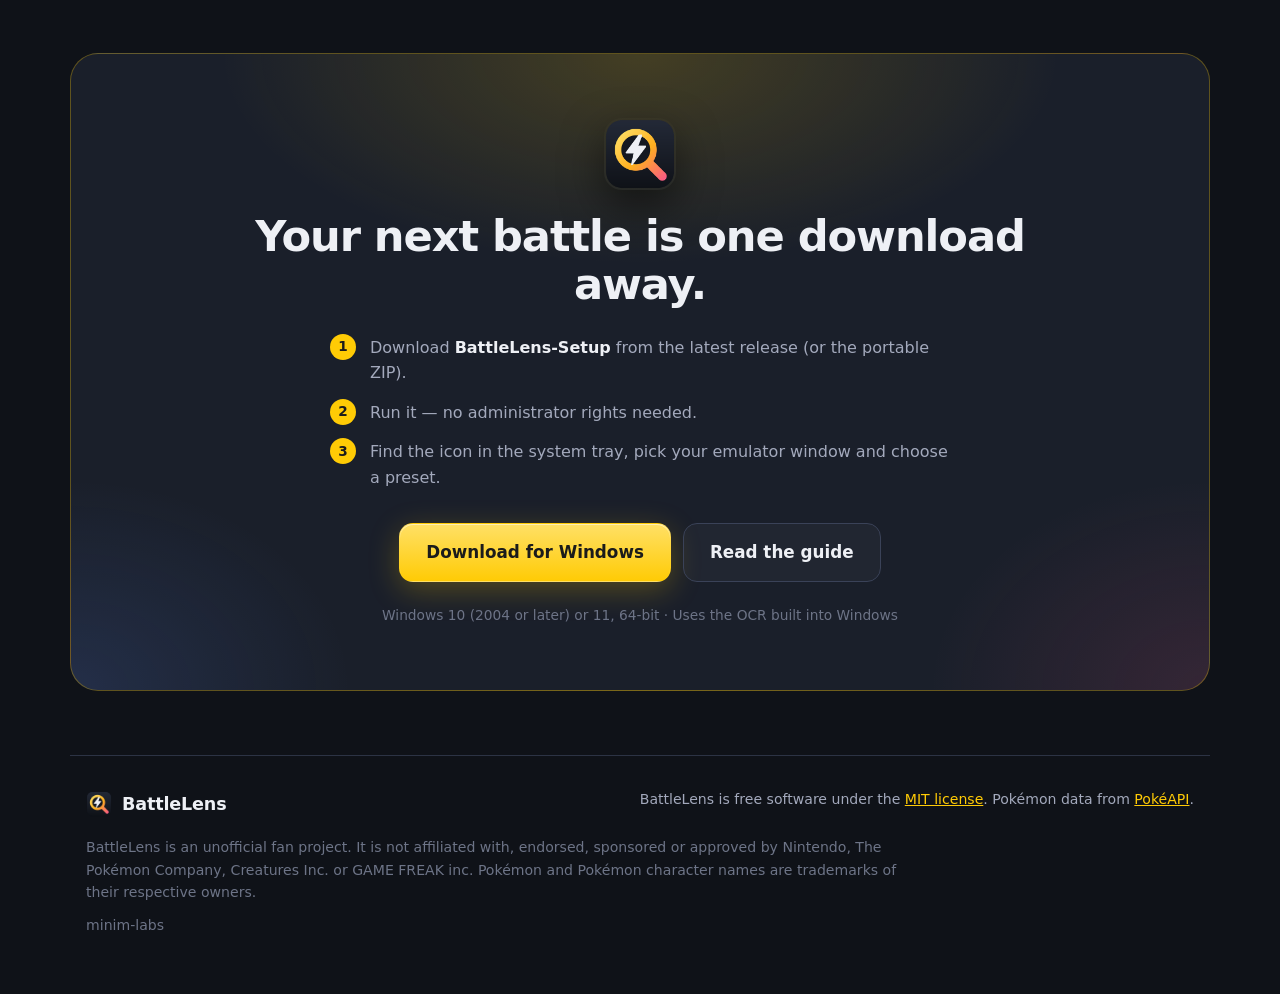
==== commit fe98919a: "chore: versión 0.10.0 Co-Authored-By: Claude Opus 5.5 <noreply@anthropic.com>" ====
--- a/site/index.html
+++ b/site/index.html
@@ -85,8 +85,8 @@
       <div class="hero-glow" aria-hidden="true"></div>
       <div class="hero-text">
         <a class="badge" data-umami-event="release-notes" data-umami-event-place="hero" href="https://github.com/minimorcy/battlelens/releases/latest" target="_blank" rel="noopener">
-          <span class="badge-tag" data-en="New in 0.9" data-es="Novedades 0.9">New in 0.9</span>
-          <span data-en="Nature chart: Ctrl+Alt+N, floating or in panel mode →" data-es="Tabla de naturalezas: Ctrl+Alt+N, flotante o en el modo panel →">Nature chart: Ctrl+Alt+N, floating or in panel mode →</span>
+          <span class="badge-tag" data-en="New in 0.10" data-es="Novedades 0.10">New in 0.10</span>
+          <span data-en="Search mid-battle with its own card, and a 3-column panel →" data-es="Busca en pleno combate con ficha propia y panel en tres columnas →">Search mid-battle with its own card, and a 3-column panel →</span>
         </a>
         <h1 data-en="Know your opponent<br><span class=&quot;hl&quot;>before you make a move.</span>"
             data-es="Conoce a tu rival<br><span class=&quot;hl&quot;>antes de mover ficha.</span>">Know your opponent<br><span class="hl">before you make a move.</span></h1>
